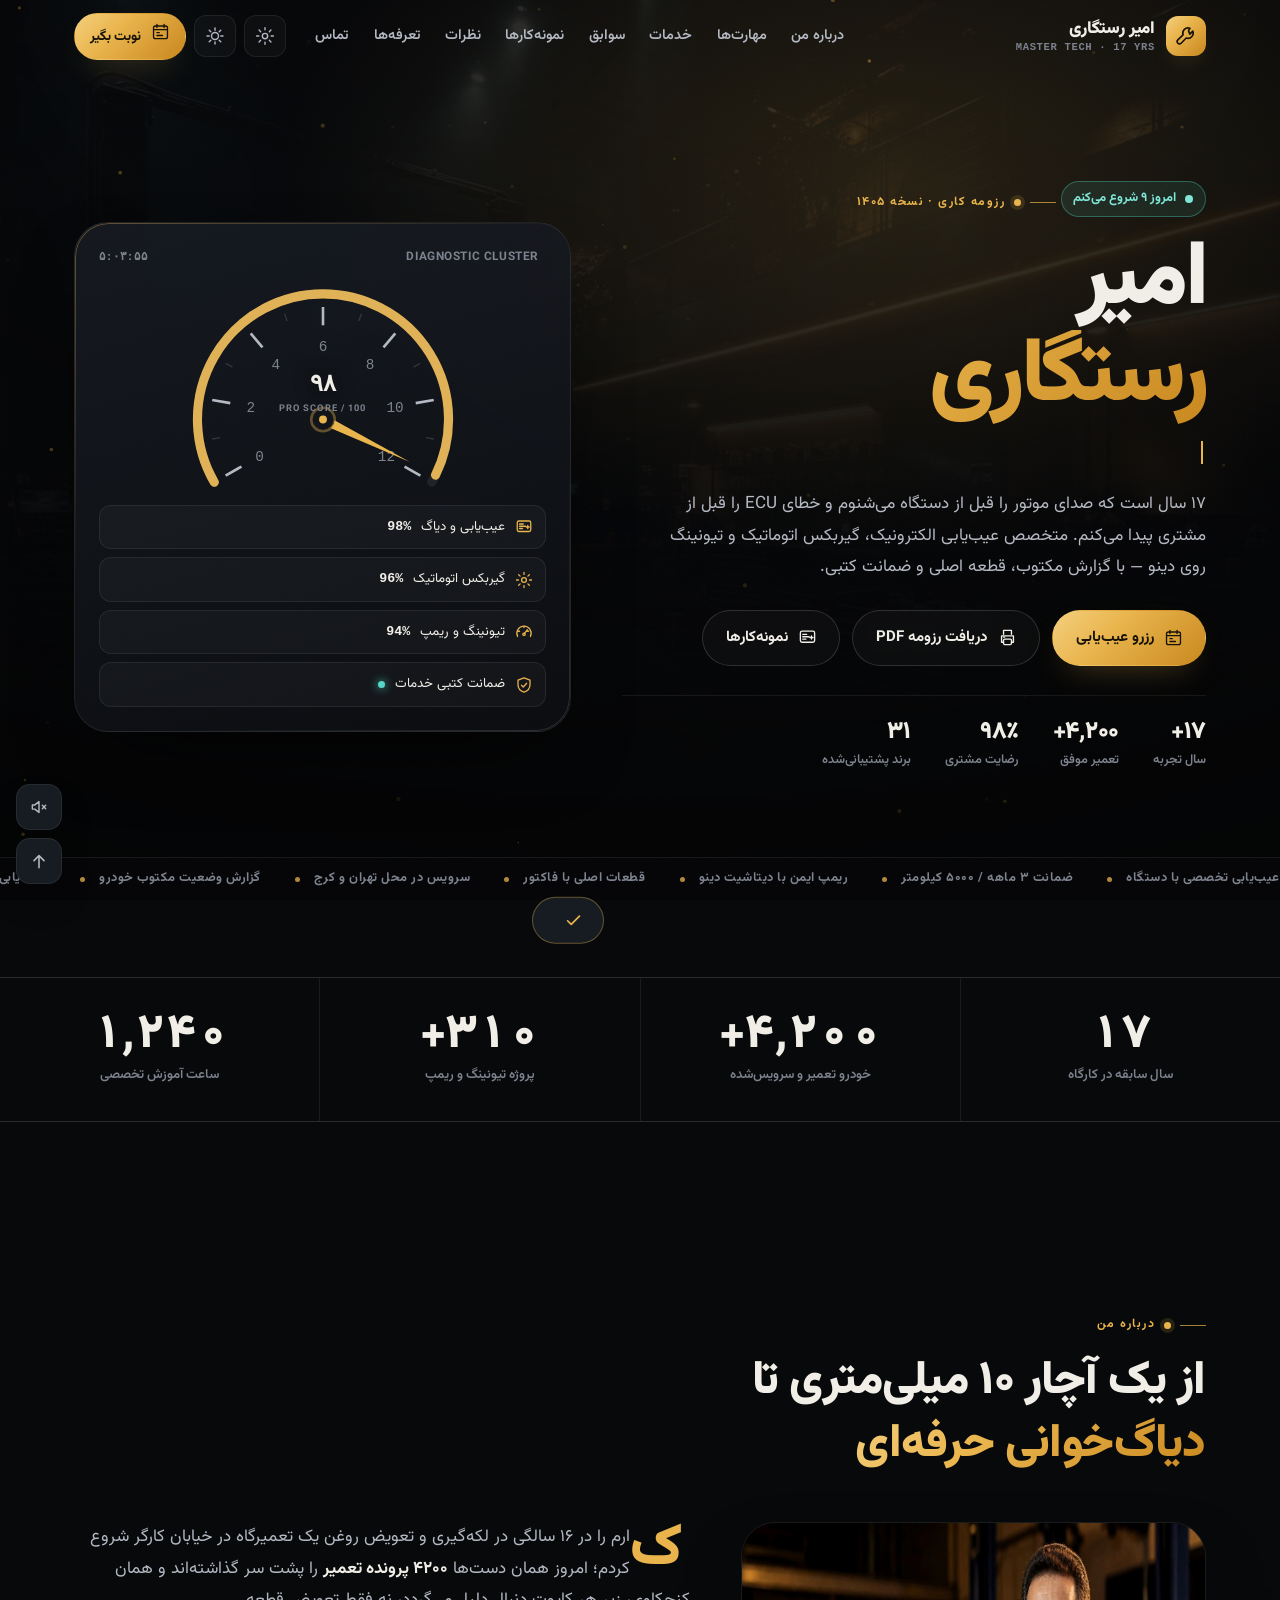
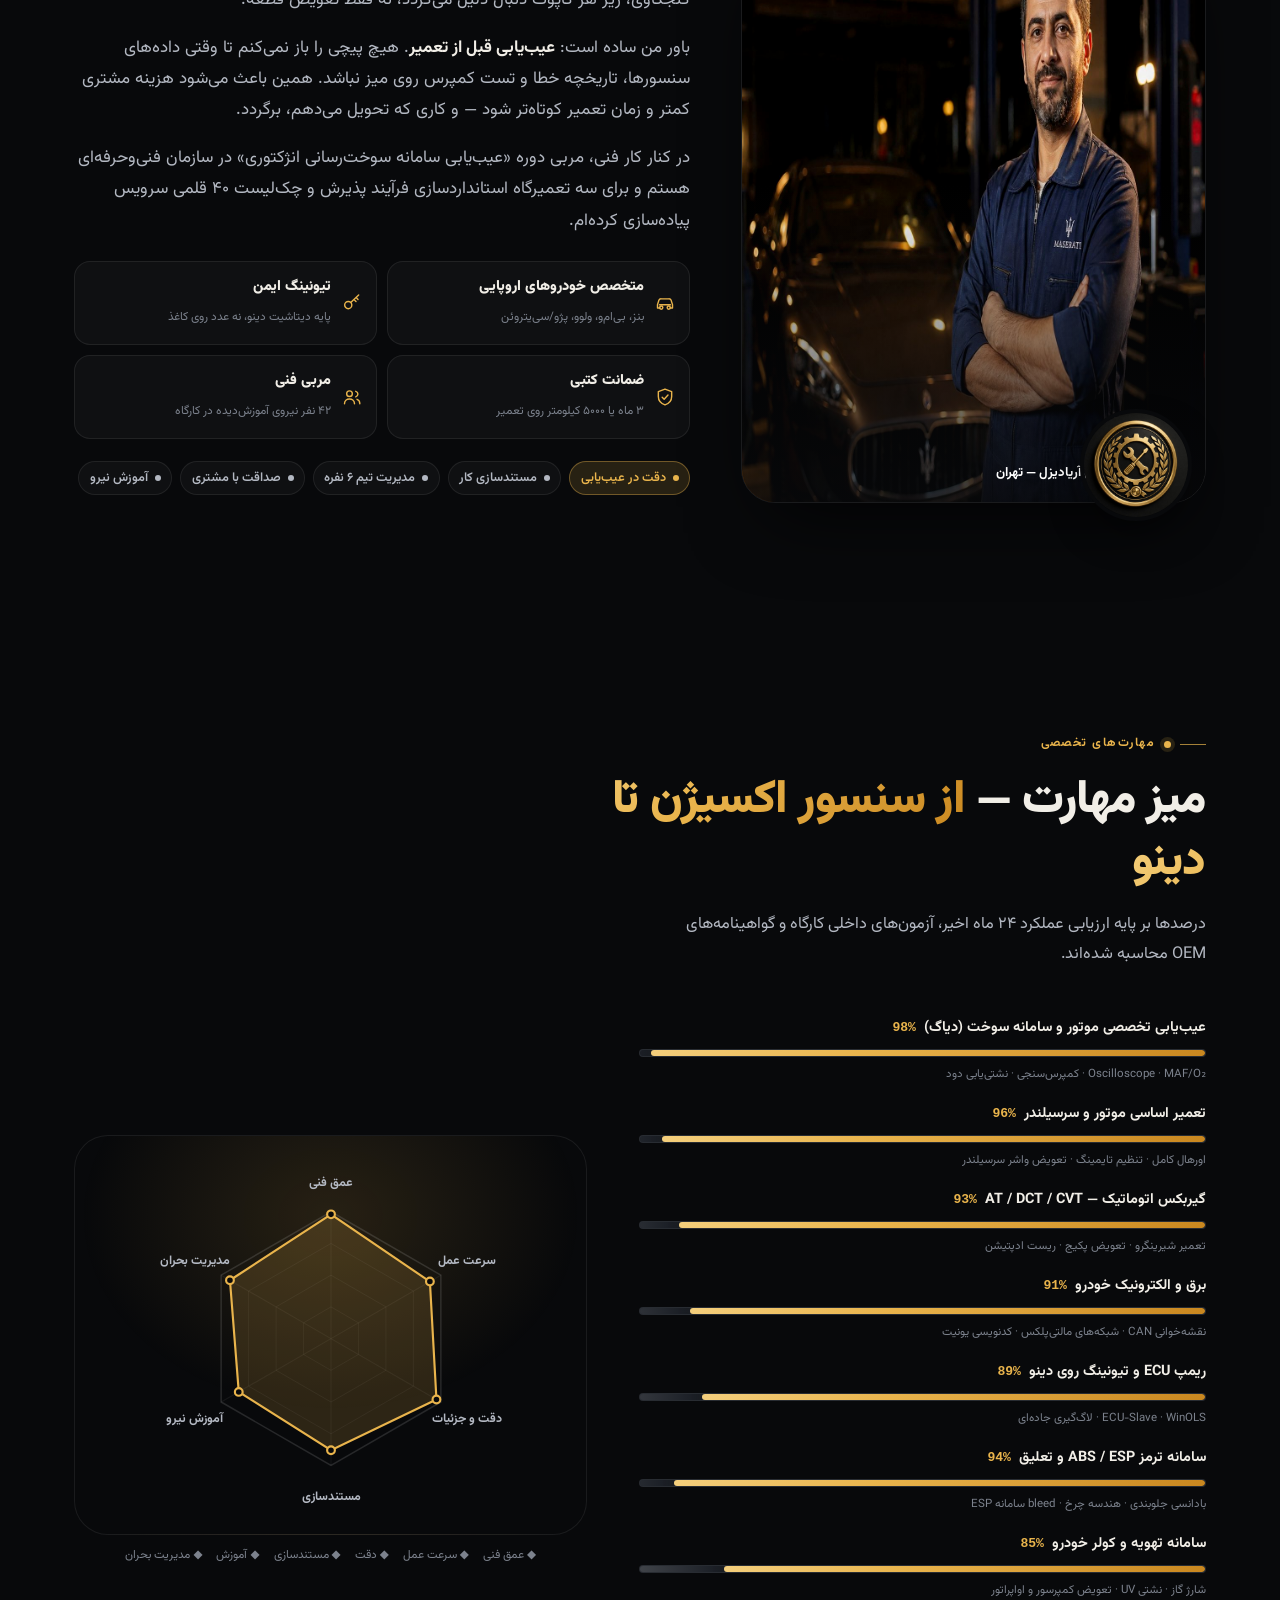
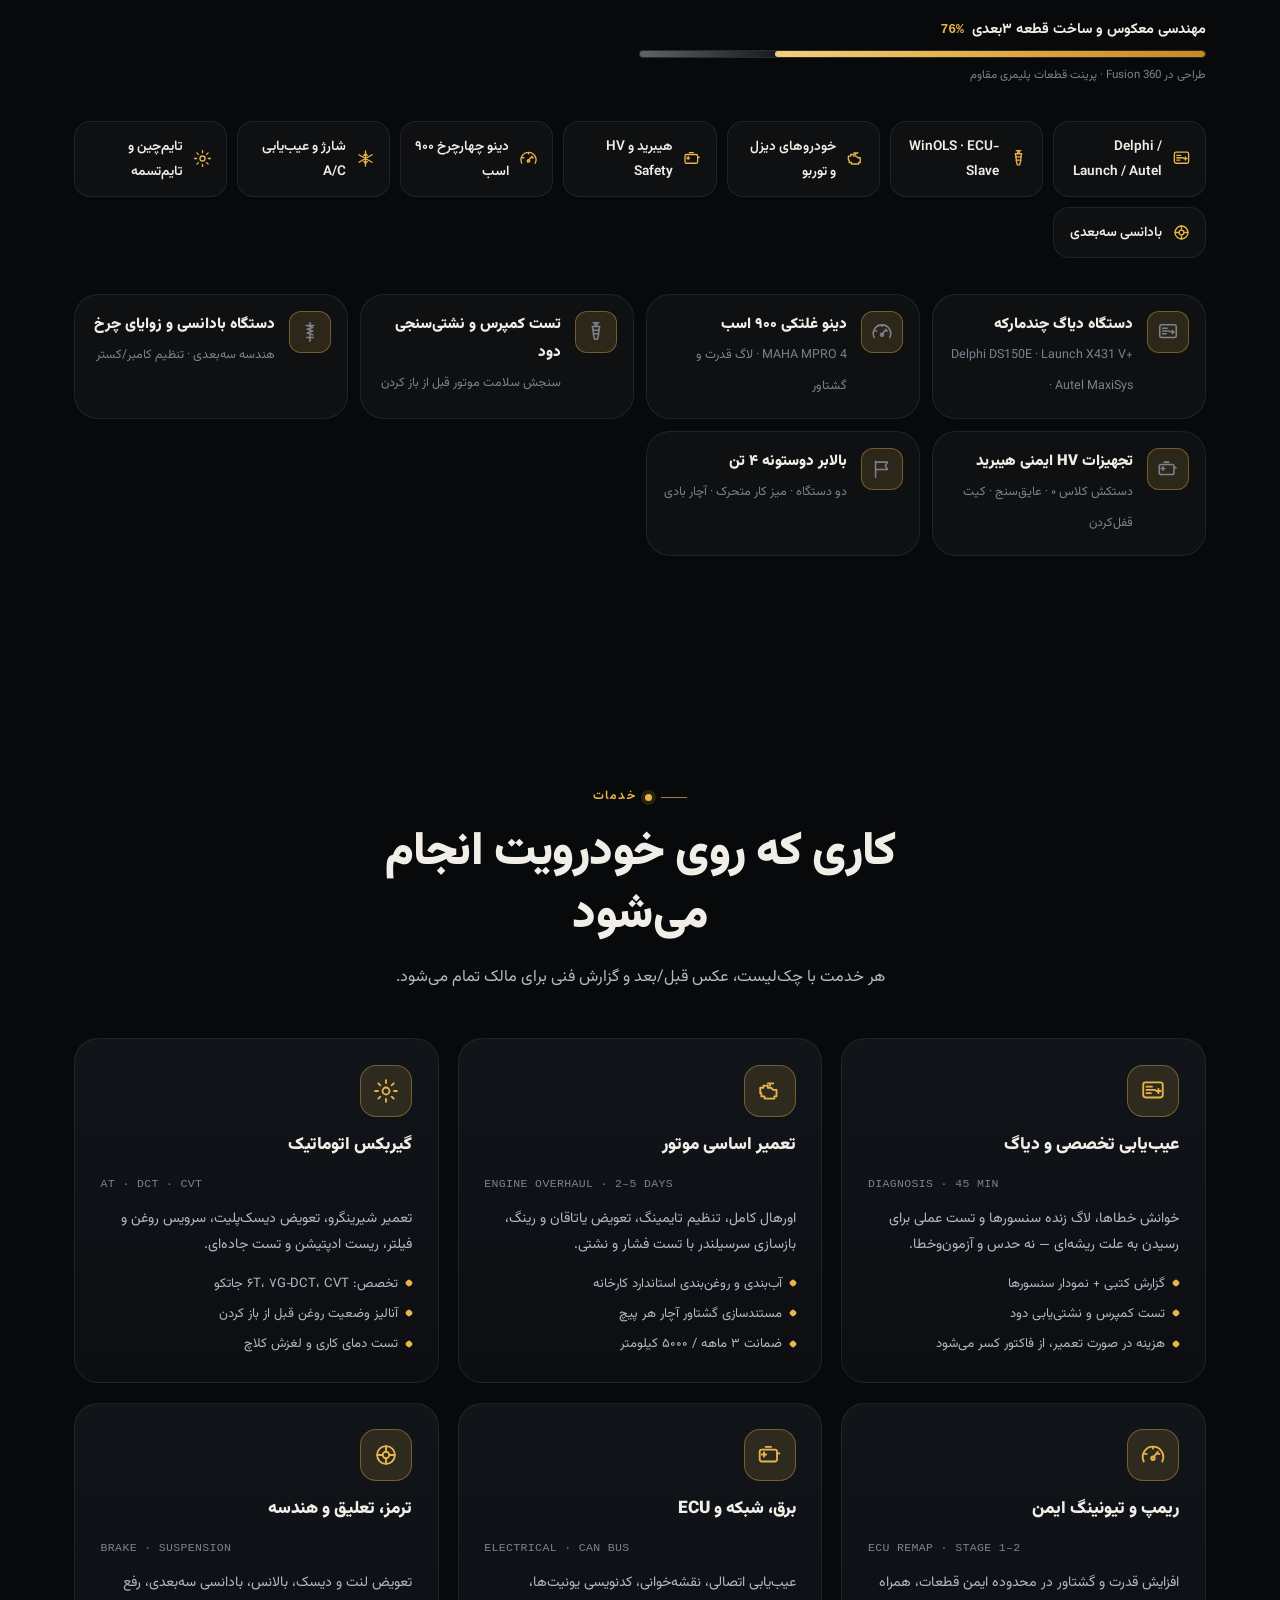
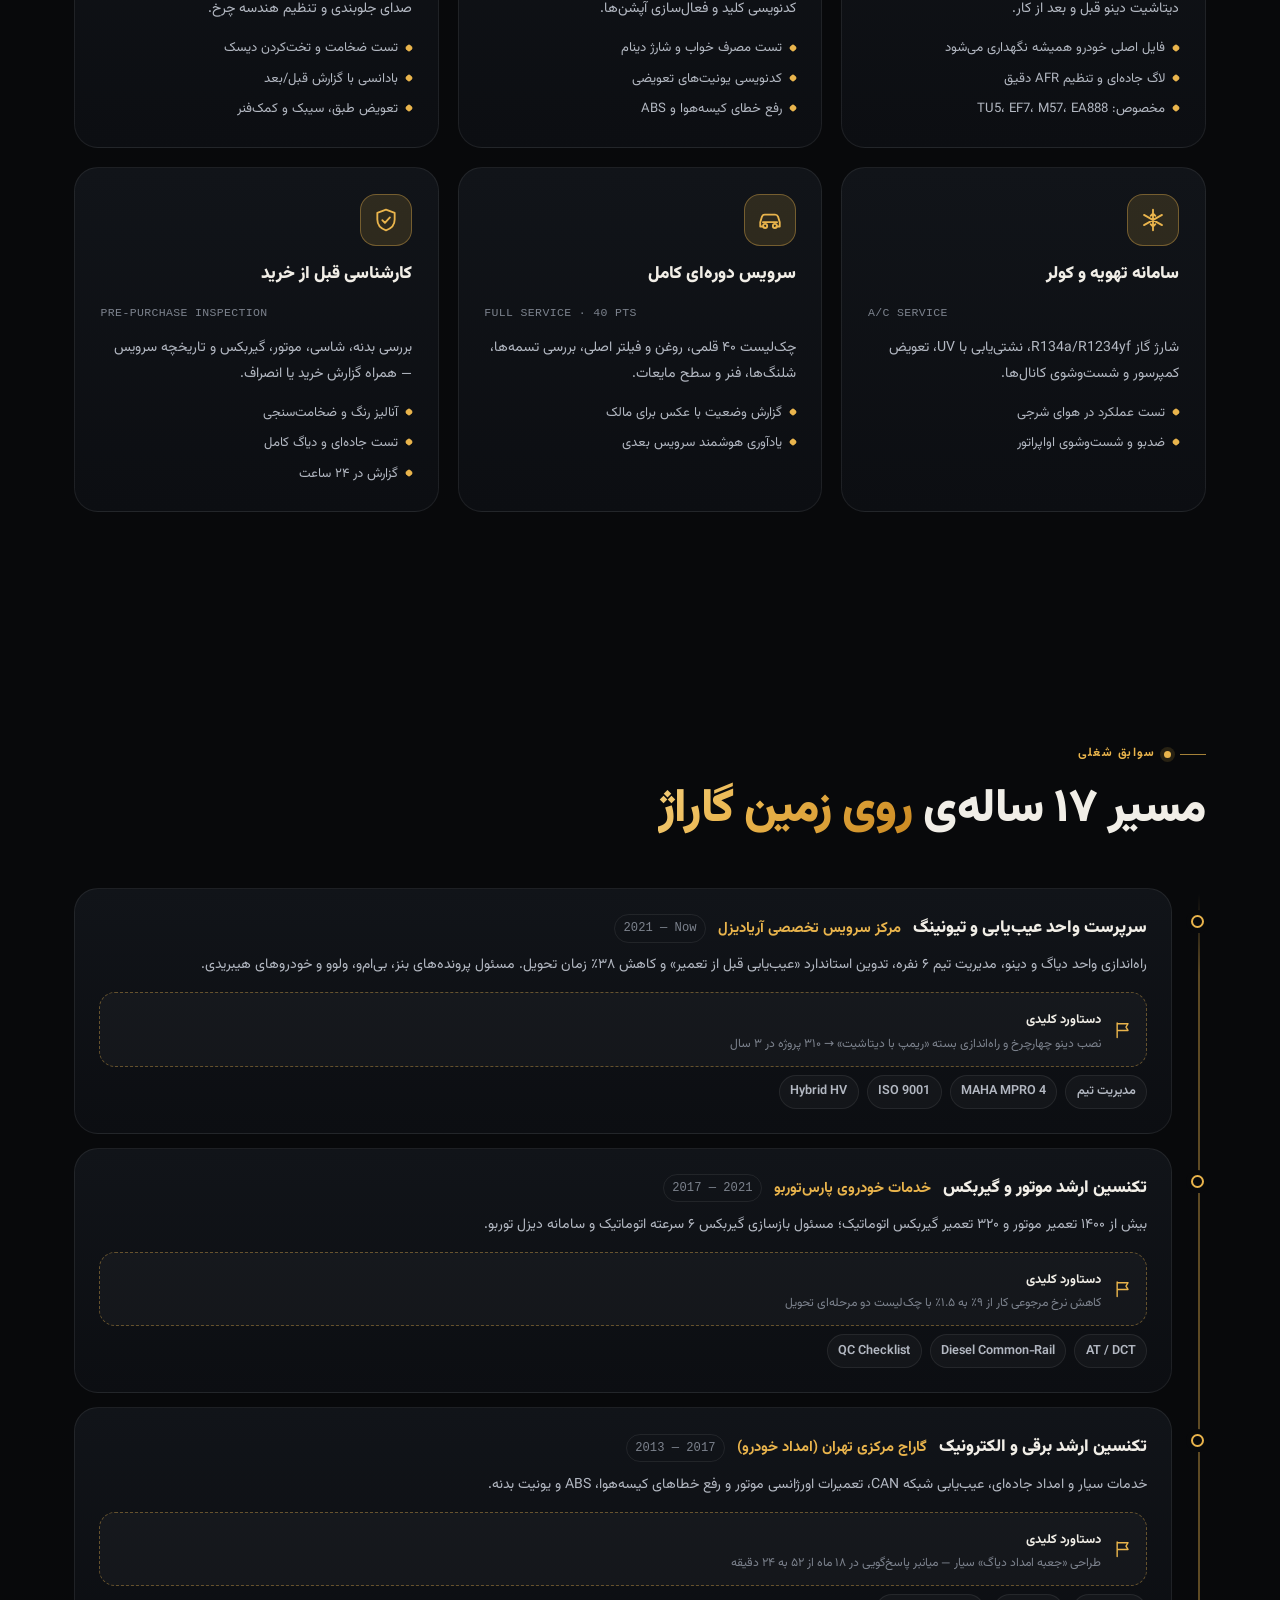
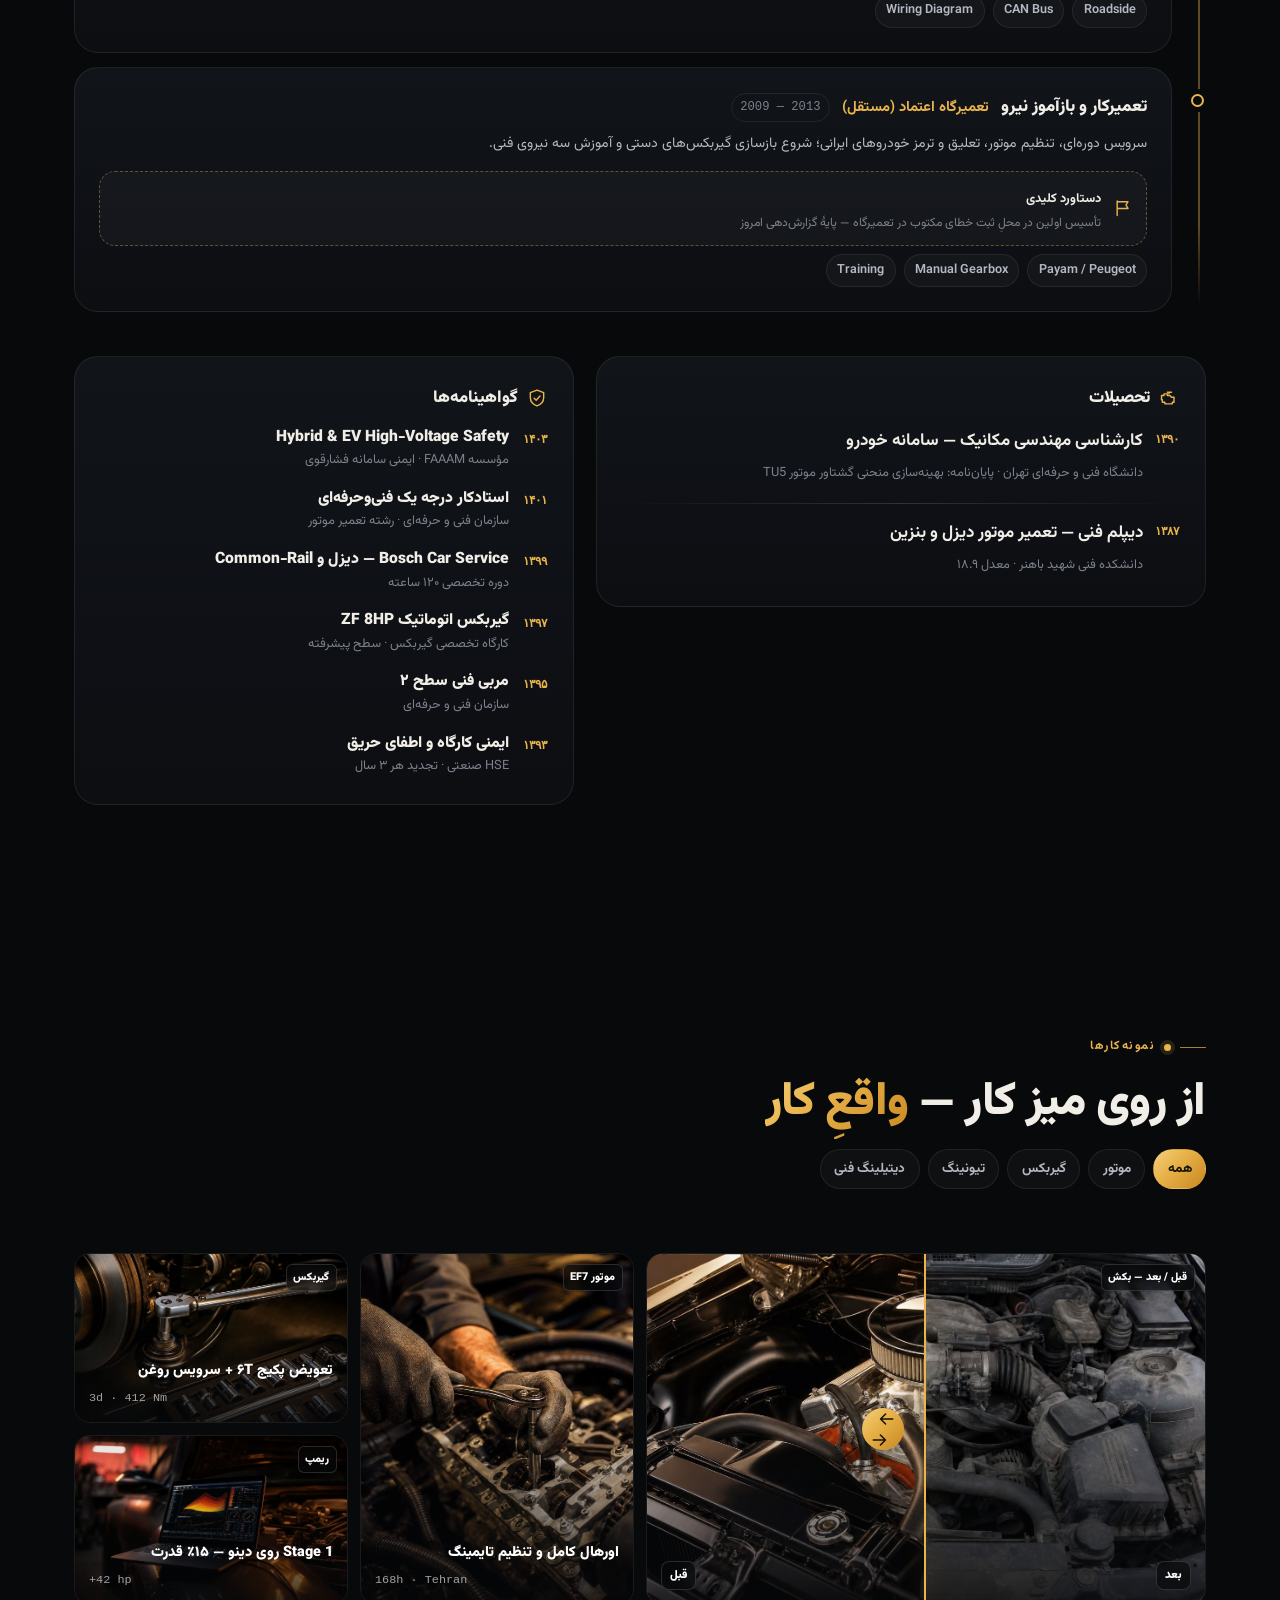
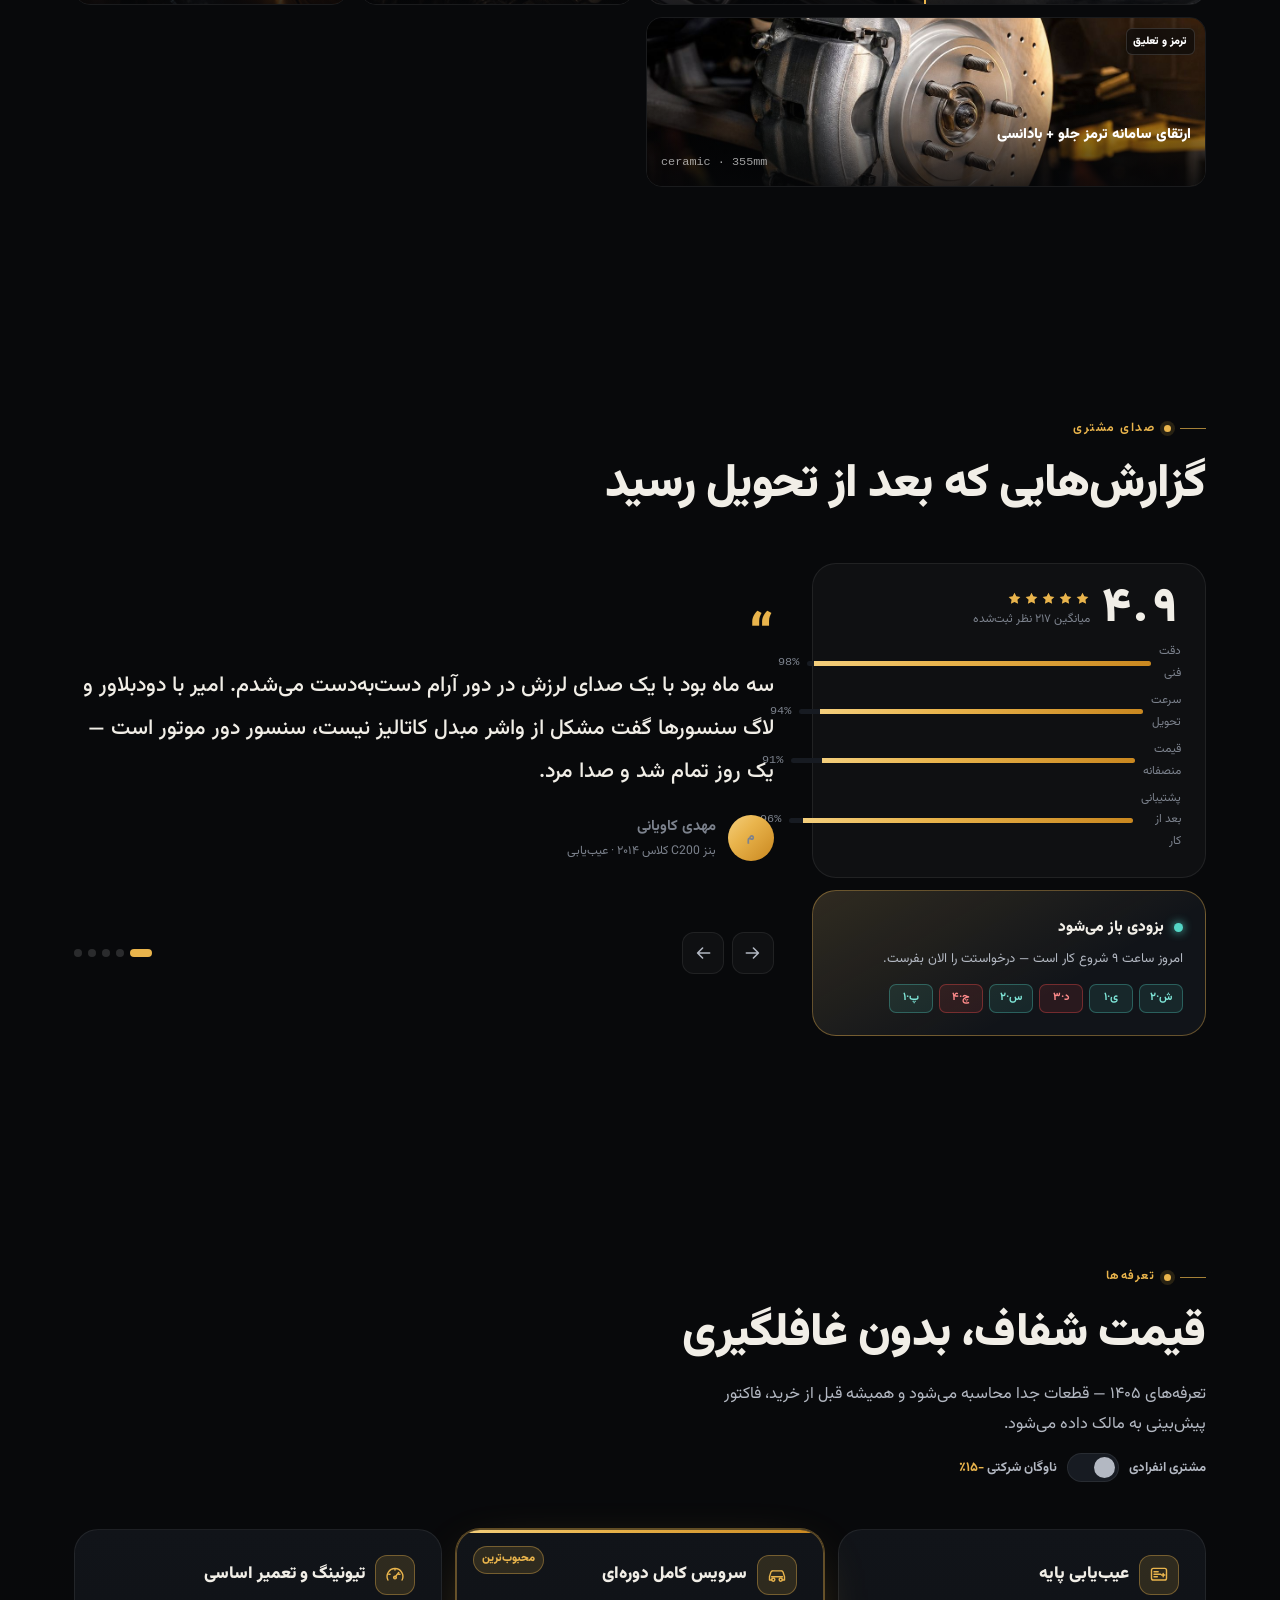
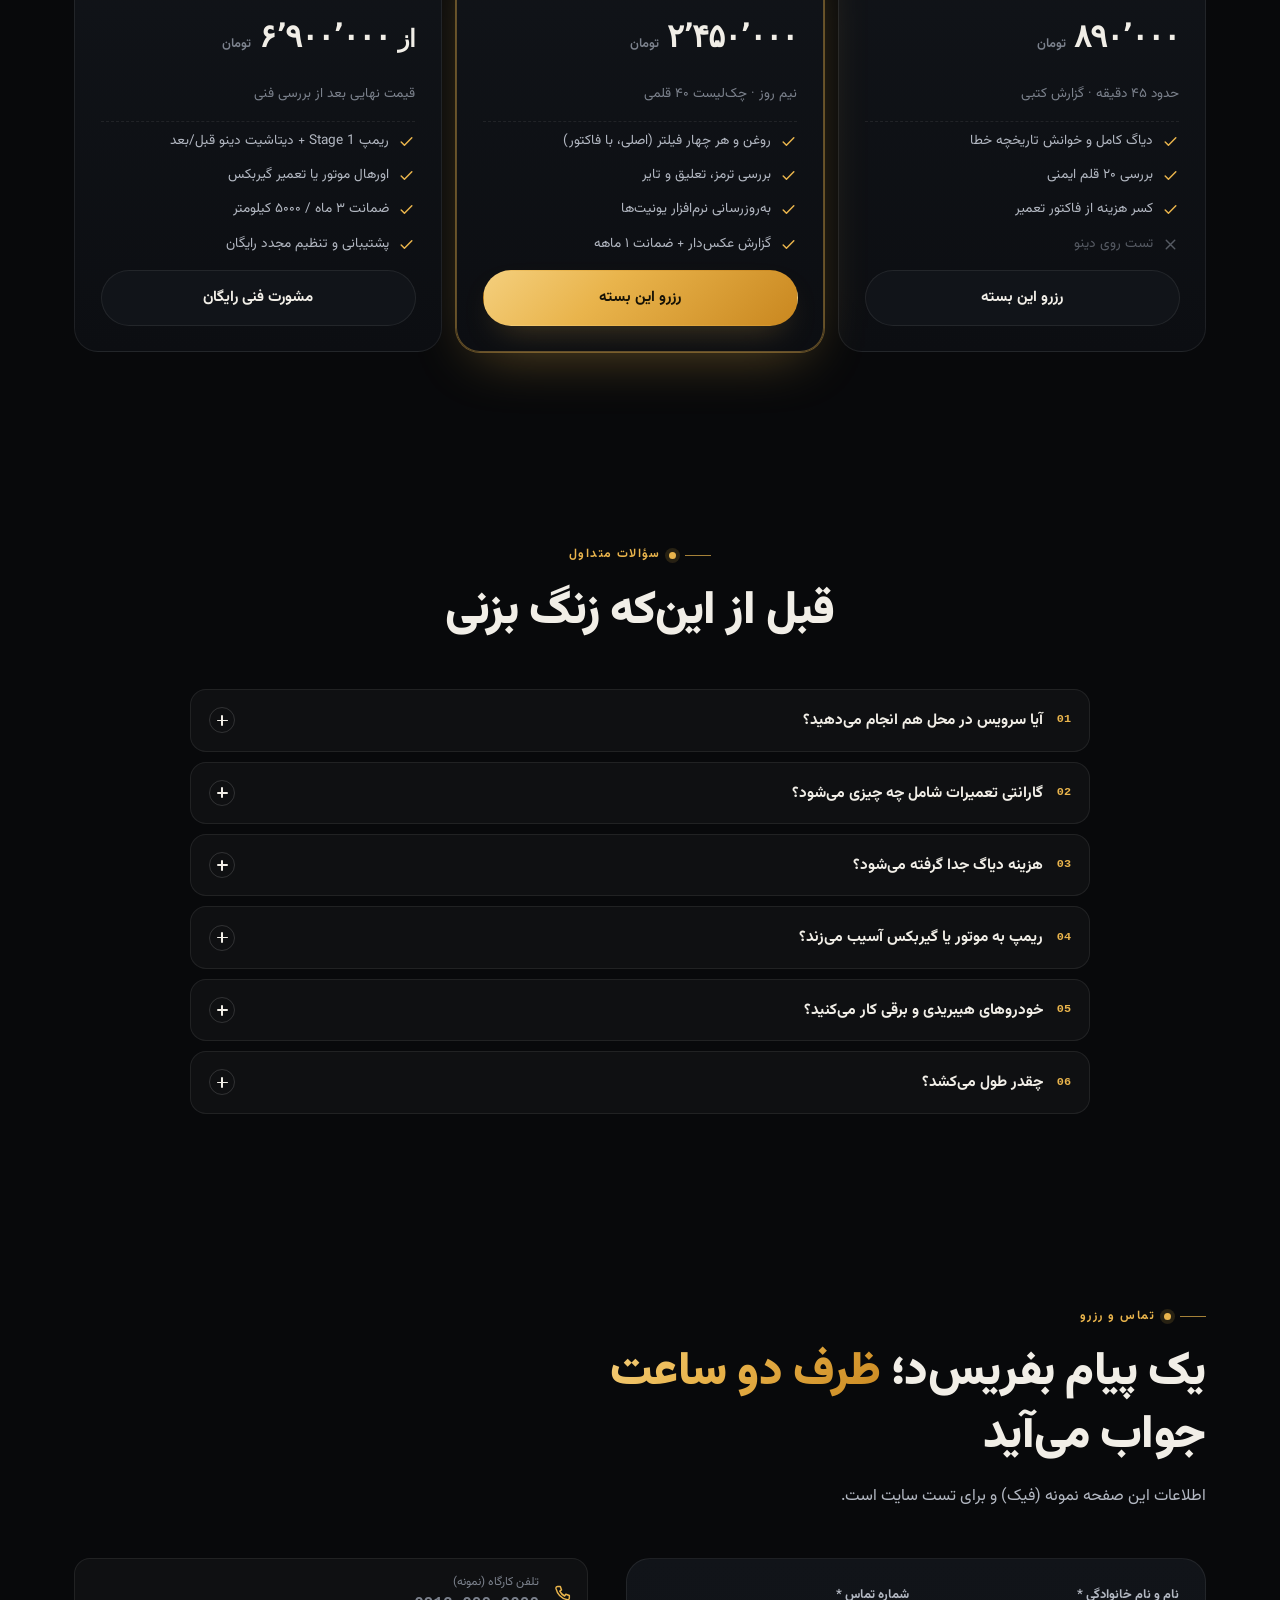
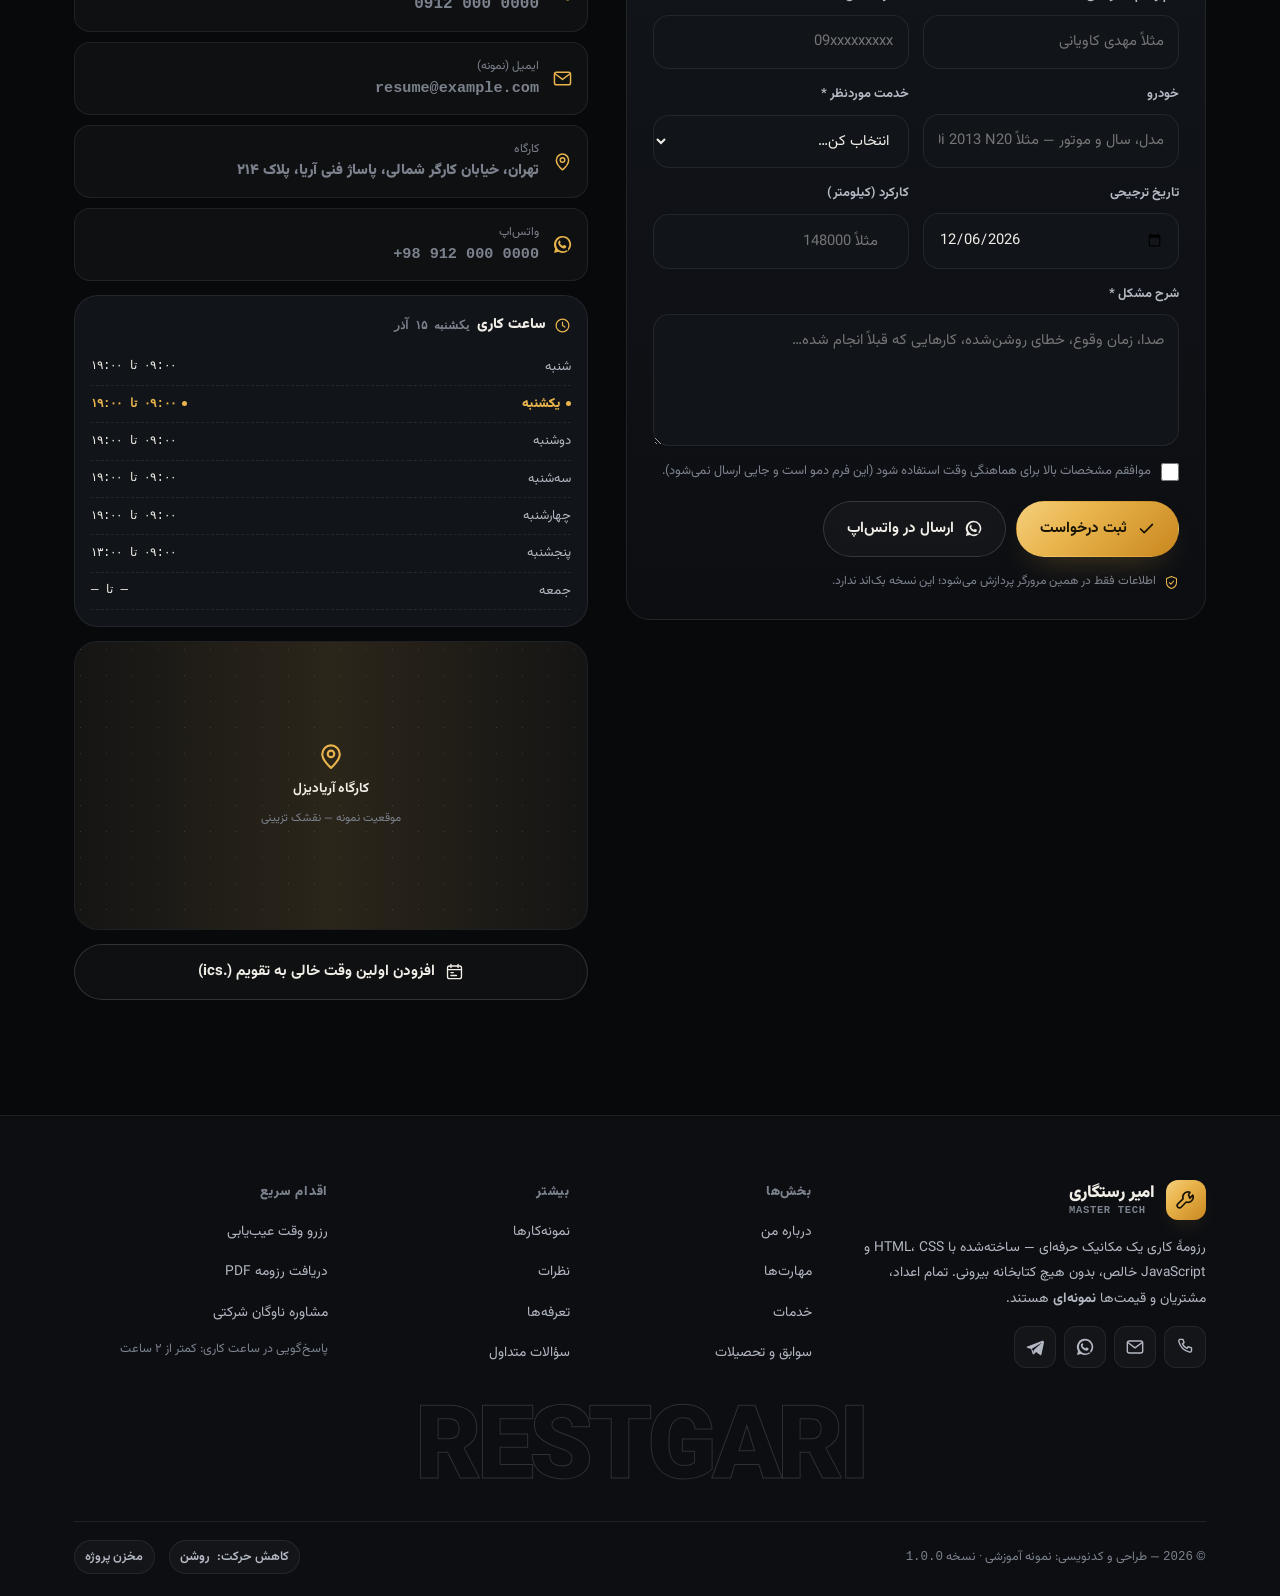
==== src/index.html @ 5585462f "feat: فارسی RTL mechanic resume site — dark-luxury design system, vanilla build - hero with live tac" ====
<!DOCTYPE html>
<html lang="fa" dir="rtl" data-theme="dark" data-accent="gold" data-magnet="on">
<head>
<meta charset="utf-8">
<meta name="viewport" content="width=device-width, initial-scale=1, viewport-fit=cover">
<title>امیر رستگاری | استادکار ارشد خودرو، متخصص عیب‌یابی و تیونینگ موتور</title>
<meta name="description" content="رزومه کاری امیر رستگاری — استادکار ارشد موتور و دیاگ با ۱۷ سال سابقه: عیب‌یابی الکترونیک، تعمیر گیربکس اتوماتیک، remap و تیونینگ، سرویس هیبرید. بیش از ۴۲۰۰ تعمیر موفق در تهران و کرج.">
<meta name="keywords" content="مکانیک خودرو, استادکار موتور, دیاگ, عیب یابی خودرو, تیونینگ, remap, تعمیر گیربکس اتوماتیک, رزومه مکانیک">
<meta name="author" content="امیر رستگاری">
<meta name="theme-color" content="#08090b">
<meta name="robots" content="index,follow,max-image-preview:large">
<link rel="canonical" href="https://pillow1243.github.io/CarShopping/">
<meta property="og:type" content="profile">
<meta property="og:title" content="امیر رستگاری | استادکار ارشد خودرو">
<meta property="og:description" content="۱۷ سال تجربه، ۴۲۰۰+ تعمیر موفق، تخصص در عیب‌یابی الکترونیک، گیربکس اتوماتیک و تیونینگ موتور.">
<meta property="og:image" content="./assets/img/hero-garage.jpg">
<meta property="og:locale" content="fa_IR">
<meta name="twitter:card" content="summary_large_image">
<meta name="format-detection" content="telephone=yes">
<link rel="icon" href="data:image/svg+xml,%3Csvg xmlns='http://www.w3.org/2000/svg' viewBox='0 0 64 64'%3E%3Crect width='64' height='64' rx='16' fill='%230c0e12'/%3E%3Cg fill='none' stroke='%23e9b44c' stroke-width='5' stroke-linecap='round'%3E%3Cpath d='M32 14a12 12 0 1 0 0 24 12 12 0 0 0 0-24z'/%3E%3Cpath d='M32 4v8M32 52v8M4 32h8M52 32h8'/%3E%3C/g%3E%3C/svg%3E">
<link rel="manifest" href="./site.webmanifest">
<link rel="icon" href="./favicon.svg" type="image/svg+xml">
<link rel="stylesheet" href="./css/styles.css">
<script type="application/ld+json">
{
  "@context":"https://schema.org",
  "@type":"Person",
  "name":"امیر رستگاری",
  "alternateName":"Amir Restagari",
  "jobTitle":"استادکار ارشد موتور و عیب‌یابی خودرو",
  "description":"مکانیک حرفه‌ای با ۱۷ سال سابقه در عیب‌یابی الکترونیک، تعمیر گیربکس اتوماتیک و تیونینگ موتور",
  "image":"./assets/img/portrait.jpg",
  "telephone":"+98-912-000-0000",
  "email":"resume@example.com",
  "knowsAbout":["عیب‌یابی موتور","تعمیر گیربکس اتوماتیک","Remap و تیونینگ ECU","سیستم ترمز ABS/ESP","خودروهای هیبریدی"],
  "address":{"@type":"PostalAddress","addressLocales":"tehran","addressCountry":"IR","addressRegion":"تهران","streetAddress":"خیابان کارگر شمالی، پاساژ فنی آریا، پلاک ۲۱۴"},
  "worksFor":{"@type":"AutoRepair","name":"مرکز سرویس تخصصی آریا‌دیزل"},
  "alumniOf":{"@type":"EducationalOrganization","name":"دانشگاه فنی و حرفه‌ای — مهندسی مکانیک خودرو"},
  "hasCredential":["Bosch Car Service — عیب‌یابی دیزل","Hybrid High-Voltage Safety (FAAAM)","ISO 9001 Lead Workshop Supervisor"],
  "sameAs":["https://github.com/Pillow1243/CarShopping"]
}
</script>
</head>
<body>
<a class="skip" href="#main">پرش به محتوای اصلی</a>
<div class="preload" id="preload" role="status" aria-live="polite" aria-label="در حال بارگذاری">
  <div class="preload__inner">
    <div class="preload__ring"></div>
    <div class="preload__brand">امیر رستگاری <span class="en">· RESTGARI</span></div>
    <div class="preload__pct"><b id="preloadPct">۰</b><span>٪ &nbsp;در حال استارت موتور…</span></div>
  </div>
</div>
<div class="progress no-print"><div class="progress__bar" id="progressBar"></div></div>
<div class="fx fx--vig" aria-hidden="true"></div>
<div class="fx fx--noise" aria-hidden="true"></div>
<div class="cur" id="cur" aria-hidden="true"></div>
<div class="cur-r" id="curR" aria-hidden="true"></div>

<!-- ============================ SVG SPRITE ============================ -->
<svg width="0" height="0" style="position:absolute" aria-hidden="true" focusable="false">
  <symbol id="i-wrench" viewBox="0 0 24 24" fill="none" stroke="currentColor" stroke-width="1.7" stroke-linecap="round" stroke-linejoin="round"><path d="M15.6 3.4a5.5 5.5 0 0 0-7.2 6.9L3 15.6a2.4 2.4 0 0 0 3.4 3.4l5.3-5.4a5.5 5.5 0 0 0 6.9-7.2l-3.1 3.1-1.4-3.3z"/></symbol>
  <symbol id="i-engine" viewBox="0 0 24 24" fill="none" stroke="currentColor" stroke-width="1.7" stroke-linecap="round" stroke-linejoin="round"><path d="M4 9h2V7h4v2h3l2 2h3v6h-2v2H7v-2H4v-3H3v-5h1z"/><path d="M10 5h5M12 5v2"/></symbol>
  <symbol id="i-gear" viewBox="0 0 24 24" fill="none" stroke="currentColor" stroke-width="1.7" stroke-linecap="round" stroke-linejoin="round"><circle cx="12" cy="12" r="3.2"/><path d="M12 2v2.6M12 19.4V22M2 12h2.6M19.4 12H22M4.9 4.9l1.9 1.9M17.2 17.2l1.9 1.9M19.1 4.9l-1.9 1.9M6.8 17.2l-1.9 1.9"/></symbol>
  <symbol id="i-scan" viewBox="0 0 24 24" fill="none" stroke="currentColor" stroke-width="1.7" stroke-linecap="round" stroke-linejoin="round"><rect x="3" y="4" width="18" height="14" rx="2.2"/><path d="M6 8h5M6 11h8M6 14h4M17 10v4M15 12h4"/></symbol>
  <symbol id="i-battery" viewBox="0 0 24 24" fill="none" stroke="currentColor" stroke-width="1.7" stroke-linecap="round" stroke-linejoin="round"><rect x="2.5" y="7" width="16" height="11" rx="2"/><path d="M18.5 10.5h2.2M8 4.5h5M4.5 11.5h4M6.5 9.5v4"/></symbol>
  <symbol id="i-brake" viewBox="0 0 24 24" fill="none" stroke="currentColor" stroke-width="1.7" stroke-linecap="round" stroke-linejoin="round"><circle cx="12" cy="12" r="8.2"/><circle cx="12" cy="12" r="3"/><path d="M12 3.8V8M12 16v4.2M3.8 12H8M16 12h4.2"/></symbol>
  <symbol id="i-snow" viewBox="0 0 24 24" fill="none" stroke="currentColor" stroke-width="1.7" stroke-linecap="round" stroke-linejoin="round"><path d="M12 2.5v19M3.7 7.3l16.6 9.4M20.3 7.3L3.7 16.7M12 6l-2.2 2.2M12 6l2.2 2.2M12 18l-2.2-2.2M12 18l2.2-2.2"/></symbol>
  <symbol id="i-coil" viewBox="0 0 24 24" fill="none" stroke="currentColor" stroke-width="1.7" stroke-linecap="round" stroke-linejoin="round"><path d="M9 2h6M11 2v4M13 2v4M8 6h8l-1 4H9zM8.5 10h7l-1 4H9.5zM9 14h6l-1.5 6h-3z"/></symbol>
  <symbol id="i-susp" viewBox="0 0 24 24" fill="none" stroke="currentColor" stroke-width="1.7" stroke-linecap="round" stroke-linejoin="round"><path d="M12 2v3M8 5h8M9 5l6 2-6 2 6 2-6 2 6 2M12 15v3M8.5 18h7M12 18v4"/></symbol>
  <symbol id="i-dyno" viewBox="0 0 24 24" fill="none" stroke="currentColor" stroke-width="1.7" stroke-linecap="round" stroke-linejoin="round"><path d="M3.5 18a9.5 9.5 0 1 1 17 0"/><path d="M12 14.5l4.5-5.5"/><circle cx="12" cy="15" r="1.6"/><path d="M4.5 11h1.6M18 11h-1.6M12 4.5v1.6"/></symbol>
  <symbol id="i-car" viewBox="0 0 24 24" fill="none" stroke="currentColor" stroke-width="1.7" stroke-linecap="round" stroke-linejoin="round"><path d="M3 14l1.6-5.2A3 3 0 0 1 7.5 7h9a3 3 0 0 1 2.9 1.8L21 14v4h-3M6 18H3v-4"/><circle cx="7.5" cy="17.5" r="1.9"/><circle cx="16.5" cy="17.5" r="1.9"/><path d="M5.5 14h13"/></symbol>
  <symbol id="i-shield" viewBox="0 0 24 24" fill="none" stroke="currentColor" stroke-width="1.7" stroke-linecap="round" stroke-linejoin="round"><path d="M12 2.5l8 3v6c0 5-3.6 8.5-8 10-4.4-1.5-8-5-8-10v-6z"/><path d="M8.6 12.2l2.4 2.4 4.6-5"/></symbol>
  <symbol id="i-clock" viewBox="0 0 24 24" fill="none" stroke="currentColor" stroke-width="1.7" stroke-linecap="round" stroke-linejoin="round"><circle cx="12" cy="12" r="9"/><path d="M12 7.2V12l3.4 2.2"/></symbol>
  <symbol id="i-phone" viewBox="0 0 24 24" fill="none" stroke="currentColor" stroke-width="1.7" stroke-linecap="round" stroke-linejoin="round"><path d="M6.5 2.8h3l1.4 4-2 1.4a11.5 11.5 0 0 0 5.5 5.5l1.4-2 4 1.4v3a2 2 0 0 1-2.2 2A17.5 17.5 0 0 1 4.5 5a2 2 0 0 1 2-2.2z"/></symbol>
  <symbol id="i-whats" viewBox="0 0 24 24" fill="currentColor"><path d="M12 2.2A9.7 9.7 0 0 0 3.6 16.8L2.4 21.6l4.9-1.3A9.7 9.7 0 1 0 12 2.2zm0 1.9a7.8 7.8 0 0 1 6.5 12.1l-.4.6.7 2.5-2.6-.6-.7.4A7.8 7.8 0 1 1 12 4.1zm-3.4 3.7c-.3 0-.6.1-.8.4-.3.3-.8.9-.8 1.9s.7 2.1.9 2.4c.1.2 1.5 2.5 3.8 3.4 1.9.8 2.3.6 2.7.6.5-.1 1.5-.7 1.7-1.4.2-.7.2-1.2.1-1.4 0-.1-.2-.2-.5-.4l-1.6-.8c-.2-.1-.4-.1-.6.1l-.7.9c-.1.2-.3.2-.5.1a6.4 6.4 0 0 1-1.9-1.2 7 7 0 0 1-1.3-1.7c-.1-.2 0-.3.1-.5l.5-.6c.1-.2.2-.3.1-.5l-.7-1.7c-.2-.4-.4-.4-.6-.4z"/></symbol>
  <symbol id="i-mail" viewBox="0 0 24 24" fill="none" stroke="currentColor" stroke-width="1.7" stroke-linecap="round" stroke-linejoin="round"><rect x="2.8" y="4.8" width="18.4" height="14.4" rx="2.4"/><path d="M3.4 6.6L12 13l8.6-6.4"/></symbol>
  <symbol id="i-pin" viewBox="0 0 24 24" fill="none" stroke="currentColor" stroke-width="1.7" stroke-linecap="round" stroke-linejoin="round"><path d="M12 21.5s7-6 7-11a7 7 0 1 0-14 0c0 5 7 11 7 11z"/><circle cx="12" cy="10.3" r="2.6"/></symbol>
  <symbol id="i-telegram" viewBox="0 0 24 24" fill="currentColor"><path d="M21.7 4.1L2.9 11.4c-1.2.5-1.2 1.3-.2 1.6l4.6 1.5 1.8 5.5c.2.6.4.8 1 .8.5 0 .7-.2 1-.5l2.3-2.2 4.7 3.5c.9.5 1.5.2 1.7-.8l3-14.1c.3-1.2-.5-1.8-1.1-1.6zM7.9 14.3l11-6.9c.5-.3 1-.1.6.2l-8.9 8.1-.4 3.8-.4-2.9z"/></symbol>
  <symbol id="i-star" viewBox="0 0 24 24" fill="currentColor"><path d="M12 2.6l2.9 5.9 6.5.9-4.7 4.6 1.1 6.5L12 17.4l-5.8 3.1 1.1-6.5L2.6 9.4l6.5-.9z"/></symbol>
  <symbol id="i-check" viewBox="0 0 24 24" fill="none" stroke="currentColor" stroke-width="2.1" stroke-linecap="round" stroke-linejoin="round"><path d="M4.5 12.6l4.6 4.6L19.5 6.8"/></symbol>
  <symbol id="i-x" viewBox="0 0 24 24" fill="none" stroke="currentColor" stroke-width="2" stroke-linecap="round"><path d="M6 6l12 12M18 6L6 18"/></symbol>
  <symbol id="i-arrow" viewBox="0 0 24 24" fill="none" stroke="currentColor" stroke-width="1.9" stroke-linecap="round" stroke-linejoin="round"><path d="M12 4v14M6 12.5l6 6 6-6"/></symbol>
  <symbol id="i-up" viewBox="0 0 24 24" fill="none" stroke="currentColor" stroke-width="1.9" stroke-linecap="round" stroke-linejoin="round"><path d="M12 20V6M6 11.5l6-6 6 6"/></symbol>
  <symbol id="i-left" viewBox="0 0 24 24" fill="none" stroke="currentColor" stroke-width="1.9" stroke-linecap="round" stroke-linejoin="round"><path d="M20 12H6M11.5 6l-6 6 6 6"/></symbol>
  <symbol id="i-right" viewBox="0 0 24 24" fill="none" stroke="currentColor" stroke-width="1.9" stroke-linecap="round" stroke-linejoin="round"><path d="M4 12h14M12.5 6l6 6-6 6"/></symbol>
  <symbol id="i-print" viewBox="0 0 24 24" fill="none" stroke="currentColor" stroke-width="1.7" stroke-linecap="round" stroke-linejoin="round"><path d="M7 8V3h10v5M7 18H4.5v-8h15v8H17"/><rect x="7" y="14" width="10" height="7" rx="1.6"/><path d="M7 11.5h1.5"/></symbol>
  <symbol id="i-dl" viewBox="0 0 24 24" fill="none" stroke="currentColor" stroke-width="1.7" stroke-linecap="round" stroke-linejoin="round"><path d="M12 3v11M7.5 10.5L12 15l4.5-4.5M4 17.5V20a1 1 0 0 0 1 1h14a1 1 0 0 0 1-1v-2.5"/></symbol>
  <symbol id="i-sun" viewBox="0 0 24 24" fill="none" stroke="currentColor" stroke-width="1.7" stroke-linecap="round"><circle cx="12" cy="12" r="4.2"/><path d="M12 2.4V5M12 19v2.6M2.4 12H5M19 12h2.6M5.1 5.1L7 7M17 17l1.9 1.9M18.9 5.1L17 7M7 17l-1.9 1.9"/></symbol>
  <symbol id="i-moon" viewBox="0 0 24 24" fill="none" stroke="currentColor" stroke-width="1.7" stroke-linecap="round" stroke-linejoin="round"><path d="M20 14.5A8.5 8.5 0 0 1 9.5 4 8.6 8.6 0 1 0 20 14.5z"/></symbol>
  <symbol id="i-sound" viewBox="0 0 24 24" fill="none" stroke="currentColor" stroke-width="1.7" stroke-linecap="round" stroke-linejoin="round"><path d="M4 9.5h3L12 5.5v13L7 14.5H4z"/><path d="M15.5 9.2a4.4 4.4 0 0 1 0 5.6M18 7a7.6 7.6 0 0 1 0 10"/></symbol>
  <symbol id="i-mute" viewBox="0 0 24 24" fill="none" stroke="currentColor" stroke-width="1.7" stroke-linecap="round" stroke-linejoin="round"><path d="M4 9.5h3L12 5.5v13L7 14.5H4z"/><path d="M16 10l4 4M20 10l-4 4"/></symbol>
  <symbol id="i-menu" viewBox="0 0 24 24" fill="none" stroke="currentColor" stroke-width="1.9" stroke-linecap="round"><path d="M4 7h16M4 12h16M4 17h10"/></symbol>
  <symbol id="i-quote" viewBox="0 0 24 24" fill="currentColor"><path d="M9.4 5.2C6.2 6.6 4.3 9.2 4.3 12.5c0 3.4 2 5.6 4.6 5.6 2.2 0 3.8-1.6 3.8-3.6 0-2-1.4-3.5-3.3-3.5-.4 0-.8 0-1 .2.2-1.9 1.8-3.4 3.9-4.3zm9.4 0c-3.2 1.4-5.1 4-5.1 7.3 0 3.4 2 5.6 4.6 5.6 2.2 0 3.8-1.6 3.8-3.6 0-2-1.4-3.5-3.3-3.5-.4 0-.8 0-1 .2.2-1.9 1.8-3.4 3.9-4.3z"/></symbol>
  <symbol id="i-cal" viewBox="0 0 24 24" fill="none" stroke="currentColor" stroke-width="1.7" stroke-linecap="round" stroke-linejoin="round"><rect x="3.2" y="5" width="17.6" height="16" rx="2.4"/><path d="M3.2 9.6h17.6M7.5 3v4M16.5 3v4M7.5 13.4h3M7.5 17h7"/></symbol>
  <symbol id="i-flag" viewBox="0 0 24 24" fill="none" stroke="currentColor" stroke-width="1.7" stroke-linecap="round" stroke-linejoin="round"><path d="M5 21V3.5M5 4.5h13l-2.4 4 2.4 4H5"/></symbol>
  <symbol id="i-users" viewBox="0 0 24 24" fill="none" stroke="currentColor" stroke-width="1.7" stroke-linecap="round" stroke-linejoin="round"><circle cx="9" cy="8" r="3.4"/><path d="M3 20c0-3.4 2.7-5.6 6-5.6s6 2.2 6 5.6M16.5 5.2a3.4 3.4 0 0 1 0 6.6M18 14.8c2 .7 3.4 2.5 3.4 5.2"/></symbol>
  <symbol id="i-key" viewBox="0 0 24 24" fill="none" stroke="currentColor" stroke-width="1.7" stroke-linecap="round" stroke-linejoin="round"><circle cx="7.5" cy="14.5" r="4.3"/><path d="M10.5 11.5L20 2.5M17 5.5l2.2 2.2M14.6 8l2.2 2.2"/></symbol>
</svg>

<!-- ============================ HEADER ============================ -->
<header class="hdr" id="hdr">
  <div class="wrap hdr__in">
    <a class="brand" href="#home" aria-label="بازگشت به ابتدا">
      <span class="brand__mark"><svg><use href="#i-wrench"/></svg></span>
      <span class="brand__txt">امیر رستگاری<small class="en">MASTER TECH · 17 YRS</small></span>
    </a>
    <nav class="nav" id="nav" aria-label="فهرست بخش‌ها">
      <a href="#about">درباره من</a>
      <a href="#skills">مهارت‌ها</a>
      <a href="#services">خدمات</a>
      <a href="#exp">سوابق</a>
      <a href="#work">نمونه‌کارها</a>
      <a href="#voices">نظرات</a>
      <a href="#plans">تعرفه‌ها</a>
      <a href="#contact">تماس</a>
    </nav>
    <div class="hdr__tools">
      <button class="iconbtn" id="accentBtn" title="تغییر رنگ تأکید" aria-label="تغییر رنگ تأکید">
        <svg><use href="#i-gear"/></svg>
      </button>
      <button class="iconbtn" id="themeBtn" title="حالت روشن/تاریک" aria-label="تغییر حالت روشن یا تاریک">
        <svg class="t-dark"><use href="#i-sun"/></svg><svg class="t-light" style="display:none"><use href="#i-moon"/></svg>
      </button>
      <a class="btn btn--solid btn--sm" href="#contact"><span class="btn__ic"><svg><use href="#i-cal"/></svg></span><span>نوبت بگیر</span></a>
      <button class="iconbtn burger no-print" id="burger" aria-expanded="false" aria-controls="nav" aria-label="باز کردن منو"><svg><use href="#i-menu"/></svg></button>
    </div>
  </div>
</header>

<nav class="rail" id="rail" aria-label="پیمایش سریع بخش‌ها">
  <a href="#home"><span>خانه</span></a>
  <a href="#about"><span>درباره</span></a>
  <a href="#skills"><span>مهارت‌ها</span></a>
  <a href="#services"><span>خدمات</span></a>
  <a href="#exp"><span>سوابق</span></a>
  <a href="#work"><span>نمونه‌کار</span></a>
  <a href="#voices"><span>نظرات</span></a>
  <a href="#plans"><span>تعرفه</span></a>
  <a href="#contact"><span>تماس</span></a>
</nav>

<main id="main">

<!-- ============================ HERO ============================ -->
<section class="hero" id="home">
  <div class="hero__bg"><img src="./assets/img/hero-garage.jpg" alt="گاراژ تخصصی تاریک با دستگاه بالابر و نور طلایی" loading="eager" fetchpriority="high" decoding="async"></div>
  <canvas id="sparks" aria-hidden="true"></canvas>
  <div class="wrap">
    <div class="hero__grid">
      <div>
        <span class="hero__status" id="heroStatus"><i class="blip"></i><span class="hero__status-txt">در حال بارگذاری وضعیت…</span></span>
        <p class="kicker" data-reveal="fade"><i></i>رزومه کاری · نسخه ۱۴۰۵</p>
        <h1 class="hero__name">امیر <span class="l2">رستگاری</span></h1>
        <p class="hero__role" aria-live="polite"><span id="typed"></span><span class="caret"></span></p>
        <p class="hero__lead">
            ۱۷ سال است که صدای موتور را قبل از دستگاه می‌شنوم و خطای ECU را قبل از مشتری پیدا می‌کنم.
            متخصص عیب‌یابی الکترونیک، گیربکس اتوماتیک و تیونینگ روی دینو — با گزارش مکتوب، قطعه اصلی و ضمانت کتبی.
        </p>
        <div class="hero__cta">
          <a class="btn btn--solid" href="#contact" data-magnet data-sfx><svg><use href="#i-cal"/></svg>رزرو عیب‌یابی</a>
          <button class="btn btn--ghost" id="printBtn" data-magnet data-sfx><svg><use href="#i-print"/></svg>دریافت رزومه PDF</button>
          <a class="btn btn--ghost" href="#work" data-magnet data-sfx><svg><use href="#i-scan"/></svg>نمونه‌کارها</a>
        </div>
        <div class="hero__meta">
          <div><b class="num" data-count="17" data-suffix="+"></b><span>سال تجربه</span></div>
          <div><b class="num" data-count="4200" data-suffix="+"></b><span>تعمیر موفق</span></div>
          <div><b class="num" data-count="98" data-suffix="٪"></b><span>رضایت مشتری</span></div>
          <div><b class="num" data-count="31" data-suffix=""></b><span>برند پشتیبانی‌شده</span></div>
        </div>
      </div>

      <!-- --- Cluster card --- -->
      <aside class="cluster" data-reveal="scale" aria-label="داشبورد مهارت‌ها">
        <div class="cluster__head">
          <span><i class="dot"></i>&nbsp; DIAGNOSTIC CLUSTER</span>
          <span class="en" id="clusterClock">--:--:--</span>
        </div>
        <div class="cluster__gauge">
          <svg id="tach" viewBox="-130 -112 260 168" role="img" aria-label="سنجش توان تخصص: ۹۸ از ۱۰۰">
            <g id="tachTicks"></g>
            <path id="tachArc" d="" fill="none" stroke="var(--acc)" stroke-width="7" stroke-linecap="round"
                  stroke-dasharray="1 1" opacity=".95"/>
            <path id="tachArcBg" d="" fill="none" stroke="var(--line-2)" stroke-width="7" stroke-linecap="round" opacity=".5"/>
            <g id="tachNeedle" style="transform:rotate(-90deg);transition:transform 1.9s cubic-bezier(.22,1,.36,1)">
              <path d="M0 -74 L3.4 -6 L-3.4 -6 Z" fill="var(--acc)"/>
            </g>
            <circle cx="0" cy="0" r="9" fill="var(--bg-2)" stroke="var(--acc-line)" stroke-width="2"/>
            <circle cx="0" cy="0" r="3" fill="var(--acc)"/>
          </svg>
          <div class="cluster__read">
            <b class="num" data-count="98" data-suffix="">۰</b>
            <small>PRO SCORE / 100</small>
          </div>
        </div>
        <div class="cluster__rows">
          <div class="cluster__row"><svg><use href="#i-scan"/></svg> عیب‌یابی و دیاگ <b class="en">98%</b></div>
          <div class="cluster__row"><svg><use href="#i-gear"/></svg> گیربکس اتوماتیک <b class="en">96%</b></div>
          <div class="cluster__row"><svg><use href="#i-dyno"/></svg> تیونینگ و ریمپ <b class="en">94%</b></div>
          <div class="cluster__row"><svg><use href="#i-shield"/></svg> ضمانت کتبی خدمات <i class="dot" title="فعال"></i></div>
        </div>
      </aside>
    </div>
  </div>
  <div class="hero__marq" aria-hidden="true">
    <div class="marq" id="marq">
      <span>عیب‌یابی تخصصی با دستگاه</span><span>ضمانت ۳ ماهه / ۵۰۰۰ کیلومتر</span><span>ریمپ ایمن با دیتاشیت دینو</span>
      <span>قطعات اصلی با فاکتور</span><span>سرویس در محل تهران و کرج</span><span>گزارش وضعیت مکتوب خودرو</span>
      <span>عیب‌یابی تخصصی با دستگاه</span><span>ضمانت ۳ ماهه / ۵۰۰۰ کیلومتر</span><span>ریمپ ایمن با دیتاشیت دینو</span>
      <span>قطعات اصلی با فاکتور</span><span>سرویس در محل تهران و کرج</span><span>گزارش وضعیت مکتوب خودرو</span>
    </div>
  </div>
</section>

<!-- ============================ STATS ============================ -->
<section class="section--tight" aria-label="آمار عملکرد">
  <div class="stats">
    <div><b class="num" data-count="17">۰</b><small>سال سابقه در کارگاه</small></div>
    <div><b class="num" data-count="4200" data-suffix="+">۰</b><small>خودرو تعمیر و سرویس‌شده</small></div>
    <div><b class="num" data-count="310" data-suffix="+">۰</b><small>پروژه تیونینگ و ریمپ</small></div>
    <div><b class="num" data-count="1240" data-suffix="">۰</b><small>ساعت آموزش تخصصی</small></div>
  </div>
</section>

<!-- ============================ ABOUT ============================ -->
<section class="section" id="about">
  <div class="wrap">
    <div class="sec-head">
      <p class="kicker" data-reveal="fade"><i></i>درباره من</p>
      <h2 class="sec-title" data-reveal>از یک آچار ۱۰ میلی‌متری تا <em>دیاگ‌خوانی حرفه‌ای</em></h2>
    </div>
    <div class="about">
      <figure class="about__media" data-reveal="right">
        <div class="frame">
          <img src="./assets/img/portrait.jpg" alt="پرتره امیر رستگاری، استادکار ارشد خودرو در گاراژ" loading="lazy" decoding="async">
          <figcaption class="frame__cap"><svg><use href="#i-pin"/></svg> کارگاه تخصصی آریا‌دیزل — تهران</figcaption>
        </div>
        <div class="about__seal" title="گواهی کیفیت"><img src="./assets/img/badge-iso.jpg" alt="نشان گواهی کیفیت" loading="lazy"></div>
      </figure>

      <div class="about__txt" data-reveal="left">
        <p class="dropcap">
          کارم را در ۱۶ سالگی در لکه‌گیری و تعویض روغن یک تعمیرگاه در خیابان کارگر شروع کردم؛ امروز همان دست‌ها
          <strong>۴۲۰۰ پرونده تعمیر</strong> را پشت سر گذاشته‌اند و همان کنجکاوی، زیر هر کاپوت دنبال دلیل می‌گردد، نه فقط تعویض قطعه.
        </p>
        <p>
          باور من ساده است: <strong>عیب‌یابی قبل از تعمیر</strong>. هیچ پیچی را باز نمی‌کنم تا وقتی داده‌های سنسورها، تاریخچه خطا و تست کمپرس
          روی میز نباشد. همین باعث می‌شود هزینه مشتری کمتر و زمان تعمیر کوتاه‌تر شود — و کاری که تحویل می‌دهم، برگردد.
        </p>
        <p>
          در کنار کار فنی، مربی دوره «عیب‌یابی سامانه سوخت‌رسانی انژکتوری» در سازمان فنی‌وحرفه‌ای هستم و برای سه تعمیرگاه
          استانداردسازی فرآیند پذیرش و چک‌لیست ۴۰ قلمی سرویس پیاده‌سازی کرده‌ام.
        </p>
        <div class="about__facts">
          <div class="fact"><svg><use href="#i-car"/></svg><div><b>متخصص خودروهای اروپایی</b><span>بنز، بی‌‌ام‌و، ولوو، پژو/سی‌یتروئن</span></div></div>
          <div class="fact"><svg><use href="#i-key"/></svg><div><b>تیونینگ ایمن</b><span>پایه دیتاشیت دینو، نه عدد روی کاغذ</span></div></div>
          <div class="fact"><svg><use href="#i-shield"/></svg><div><b>ضمانت کتبی</b><span>۳ ماه یا ۵۰۰۰ کیلومتر روی تعمیر</span></div></div>
          <div class="fact"><svg><use href="#i-users"/></svg><div><b>مربی فنی</b><span>۴۲ نفر نیروی آموزش‌دیده در کارگاه</span></div></div>
        </div>
        <div class="tags" style="margin-top:6px">
          <span class="pill pill--acc"><i></i>دقت در عیب‌یابی</span>
          <span class="pill"><i></i>مستندسازی کار</span>
          <span class="pill"><i></i>مدیریت تیم ۶ نفره</span>
          <span class="pill"><i></i>صداقت با مشتری</span>
          <span class="pill"><i></i>آموزش نیرو</span>
        </div>
      </div>
    </div>
  </div>
</section>

<!-- ============================ SKILLS ============================ -->
<section class="section" id="skills">
  <div class="wrap">
    <div class="sec-head">
      <p class="kicker" data-reveal="fade"><i></i>مهارت‌های تخصصی</p>
      <h2 class="sec-title" data-reveal>میز مهارت — <em>از سنسور اکسیژن تا دینو</em></h2>
      <p class="sec-sub" data-reveal>درصد‌ها بر پایه ارزیابی عملکرد ۲۴ ماه اخیر، آزمون‌های داخلی کارگاه و گواهینامه‌های OEM محاسبه شده‌اند.</p>
    </div>

    <div class="skills">
      <div class="bars" id="bars">
        <div class="bar" data-reveal><div class="bar__top">عیب‌یابی تخصصی موتور و سامانه سوخت (دیاگ)<span class="en">98%</span></div><div class="bar__track"><div class="bar__fill" data-pct="98"></div></div><div class="bar__meta">Oscilloscope · MAF/O₂ · کمپرس‌سنجی · نشتی‌یابی دود</div></div>
        <div class="bar" data-reveal><div class="bar__top">تعمیر اساسی موتور و سرسیلندر<span class="en">96%</span></div><div class="bar__track"><div class="bar__fill" data-pct="96"></div></div><div class="bar__meta">اورهال کامل · تنظیم تایمینگ · تعویض واشر سرسیلندر</div></div>
        <div class="bar" data-reveal><div class="bar__top">گیربکس اتوماتیک — AT / DCT / CVT<span class="en">93%</span></div><div class="bar__track"><div class="bar__fill" data-pct="93"></div></div><div class="bar__meta">تعمیر شیرینگرو · تعویض پکیج · ریست ادپتیشن</div></div>
        <div class="bar" data-reveal><div class="bar__top">برق و الکترونیک خودرو<span class="en">91%</span></div><div class="bar__track"><div class="bar__fill" data-pct="91"></div></div><div class="bar__meta">نقشه‌خوانی CAN · شبکه‌های مالتی‌پلکس · کدنویسی یونیت</div></div>
        <div class="bar" data-reveal><div class="bar__top">ریمپ ECU و تیونینگ روی دینو<span class="en">89%</span></div><div class="bar__track"><div class="bar__fill" data-pct="89"></div></div><div class="bar__meta">ECU-Slave · WinOLS · لاگ‌گیری جاده‌ای</div></div>
        <div class="bar" data-reveal><div class="bar__top">سامانه ترمز ABS / ESP و تعلیق<span class="en">94%</span></div><div class="bar__track"><div class="bar__fill" data-pct="94"></div></div><div class="bar__meta">بادانسی جلوبندی · هندسه چرخ · bleed سامانه ESP</div></div>
        <div class="bar" data-reveal><div class="bar__top">سامانه تهویه و کولر خودرو<span class="en">85%</span></div><div class="bar__track"><div class="bar__fill" data-pct="85"></div></div><div class="bar__meta">شارژ گاز · نشتی UV · تعویض کمپرسور و اواپراتور</div></div>
        <div class="bar" data-reveal><div class="bar__top">مهندسی معکوس و ساخت قطعه ۳بعدی<span class="en">76%</span></div><div class="bar__track"><div class="bar__fill" data-pct="76"></div></div><div class="bar__meta">طراحی در Fusion 360 · پرینت قطعات پلیمری مقاوم</div></div>
      </div>

      <div>
        <div class="radar-wrap" data-reveal="scale">
          <svg id="radar" direction="rtl" viewBox="0 0 400 330" role="img" aria-label="نمودار راداری مهارت‌های نرم و سخت"></svg>
        </div>
        <div class="radar-legend"><span>◆ عمق فنی</span><span>◆ سرعت عمل</span><span>◆ دقت</span><span>◆ مستندسازی</span><span>◆ آموزش</span><span>◆ مدیریت بحران</span></div>
      </div>
    </div>

    <div class="techs">
      <div class="tech" data-reveal><svg><use href="#i-scan"/></svg>Delphi / Launch / Autel</div>
      <div class="tech" data-reveal><svg><use href="#i-coil"/></svg>WinOLS · ECU-Slave</div>
      <div class="tech" data-reveal><svg><use href="#i-engine"/></svg>خودروهای دیزل و توربو</div>
      <div class="tech" data-reveal><svg><use href="#i-battery"/></svg>هیبرید و HV Safety</div>
      <div class="tech" data-reveal><svg><use href="#i-dyno"/></svg>دینو چهار‌چرخ ۹۰۰ اسب</div>
      <div class="tech" data-reveal><svg><use href="#i-snow"/></svg>شارژ و عیب‌یابی A/C</div>
      <div class="tech" data-reveal><svg><use href="#i-gear"/></svg>تایم‌چین و تایم‌تسمه</div>
      <div class="tech" data-reveal><svg><use href="#i-brake"/></svg>بادانسی سه‌بعدی</div>
    </div>

    <div class="tools" style="margin-top:clamp(22px,3vw,36px)">
      <div class="tool" data-reveal><span class="tool__i"><svg><use href="#i-scan"/></svg></span><div><b>دستگاه دیاگ چندمارکه</b><span>Delphi DS150E · Launch X431 V+ · Autel MaxiSys</span></div></div>
      <div class="tool" data-reveal><span class="tool__i"><svg><use href="#i-dyno"/></svg></span><div><b>دینو غلتکی ۹۰۰ اسب</b><span>MAHA MPRO 4 · لاگ قدرت و گشتاور</span></div></div>
      <div class="tool" data-reveal><span class="tool__i"><svg><use href="#i-coil"/></svg></span><div><b>تست کمپرس و نشتی‌سنجی دود</b><span>سنجش سلامت موتور قبل از باز کردن</span></div></div>
      <div class="tool" data-reveal><span class="tool__i"><svg><use href="#i-susp"/></svg></span><div><b>دستگاه بادانسی و زوایای چرخ</b><span>هندسه سه‌بعدی · تنظیم کامبر/کستر</span></div></div>
      <div class="tool" data-reveal><span class="tool__i"><svg><use href="#i-battery"/></svg></span><div><b>تجهیزات HV ایمنی هیبرید</b><span>دستکش کلاس ۰ · عایق‌سنج · کیت قفل‌کردن</span></div></div>
      <div class="tool" data-reveal><span class="tool__i"><svg><use href="#i-flag"/></svg></span><div><b>بالابر دو‌ستونه ۴ تن</b><span>دو دستگاه · میز کار متحرک · آچار بادی</span></div></div>
    </div>
  </div>
</section>

<!-- ============================ SERVICES ============================ -->
<section class="section" id="services">
  <div class="wrap">
    <div class="sec-head center">
      <p class="kicker" data-reveal="fade"><i></i>خدمات</p>
      <h2 class="sec-title" data-reveal>کاری که روی خودرویت انجام می‌شود</h2>
      <p class="sec-sub" data-reveal>هر خدمت با چک‌لیست، عکس قبل/بعد و گزارش فنی برای مالک تمام می‌شود.</p>
    </div>
    <div class="svc">
      <article class="card svc__card" data-reveal><span class="svc__ic"><svg><use href="#i-scan"/></svg></span>
        <h3>عیب‌یابی تخصصی و دیاگ</h3><span class="en">DIAGNOSIS · 45 MIN</span>
        <p>خوانش خطاها، لاگ زنده سنسورها و تست عملی برای رسیدن به علت ریشه‌ای — نه حدس و آزمون‌وخطا.</p>
        <ul><li>گزارش کتبی + نمودار سنسورها</li><li>تست کمپرس و نشتی‌یابی دود</li><li>هزینه در صورت تعمیر، از فاکتور کسر می‌شود</li></ul>
      </article>
      <article class="card svc__card" data-reveal><span class="svc__ic"><svg><use href="#i-engine"/></svg></span>
        <h3>تعمیر اساسی موتور</h3><span class="en">ENGINE OVERHAUL · 2–5 DAYS</span>
        <p>اورهال کامل، تنظیم تایمینگ، تعویض یاتاقان و رینگ، بازسازی سرسیلندر با تست فشار و نشتی.</p>
        <ul><li>آب‌بندی و روغن‌بندی استاندارد کارخانه</li><li>مستندسازی گشتاور آچار هر پیچ</li><li>ضمانت ۳ ماهه / ۵۰۰۰ کیلومتر</li></ul>
      </article>
      <article class="card svc__card" data-reveal><span class="svc__ic"><svg><use href="#i-gear"/></svg></span>
        <h3>گیربکس اتوماتیک</h3><span class="en">AT · DCT · CVT</span>
        <p>تعمیر شیرینگرو، تعویض دیسک‌پلیت، سرویس روغن و فیلتر، ریست ادپتیشن و تست جاده‌ای.</p>
        <ul><li>تخصص: ۶T، ۷G‑DCT، CVT جاتکو</li><li>آنالیز وضعیت روغن قبل از باز کردن</li><li>تست دمای کاری و لغزش کلاچ</li></ul>
      </article>
      <article class="card svc__card" data-reveal><span class="svc__ic"><svg><use href="#i-dyno"/></svg></span>
        <h3>ریمپ و تیونینگ ایمن</h3><span class="en">ECU REMAP · STAGE 1–2</span>
        <p>افزایش قدرت و گشتاور در محدوده ایمن قطعات، همراه دیتاشیت دینو قبل و بعد از کار.</p>
        <ul><li>فایل اصلی خودرو همیشه نگهداری می‌شود</li><li>لاگ جاده‌ای و تنظیم AFR دقیق</li><li>مخصوص: TU5، EF7، M57، EA888</li></ul>
      </article>
      <article class="card svc__card" data-reveal><span class="svc__ic"><svg><use href="#i-battery"/></svg></span>
        <h3>برق، شبکه و ECU</h3><span class="en">ELECTRICAL · CAN BUS</span>
        <p>عیب‌یابی اتصالی، نقشه‌خوانی، کدنویسی یونیت‌ها، کدنویسی کلید و فعال‌سازی آپشن‌ها.</p>
        <ul><li>تست مصرف خواب و شارژ دینام</li><li>کدنویسی یونیت‌های تعویضی</li><li>رفع خطای کیسه‌هوا و ABS</li></ul>
      </article>
      <article class="card svc__card" data-reveal><span class="svc__ic"><svg><use href="#i-brake"/></svg></span>
        <h3>ترمز، تعلیق و هندسه</h3><span class="en">BRAKE · SUSPENSION</span>
        <p>تعویض لنت و دیسک، بالانس، بادانسی سه‌بعدی، رفع صدای جلوبندی و تنظیم هندسه چرخ.</p>
        <ul><li>تست ضخامت و تخت‌کردن دیسک</li><li>بادانسی با گزارش قبل/بعد</li><li>تعویض طبق، سیبک و کمک‌فنر</li></ul>
      </article>
      <article class="card svc__card" data-reveal><span class="svc__ic"><svg><use href="#i-snow"/></svg></span>
        <h3>سامانه تهویه و کولر</h3><span class="en">A/C SERVICE</span>
        <p>شارژ گاز R134a/R1234yf، نشتی‌یابی با UV، تعویض کمپرسور و شست‌وشوی کانال‌ها.</p>
        <ul><li>تست عملکرد در هوای شرجی</li><li>ضدبو و شست‌وشوی اواپراتور</li></ul>
      </article>
      <article class="card svc__card" data-reveal><span class="svc__ic"><svg><use href="#i-car"/></svg></span>
        <h3>سرویس دوره‌ای کامل</h3><span class="en">FULL SERVICE · 40 PTS</span>
        <p>چک‌لیست ۴۰ قلمی، روغن و فیلتر اصلی، بررسی تسمه‌ها، شلنگ‌ها، فنر و سطح مایعات.</p>
        <ul><li>گزارش وضعیت با عکس برای مالک</li><li>یادآوری هوشمند سرویس بعدی</li></ul>
      </article>
      <article class="card svc__card" data-reveal><span class="svc__ic"><svg><use href="#i-shield"/></svg></span>
        <h3>کارشناسی قبل از خرید</h3><span class="en">PRE‑PURCHASE INSPECTION</span>
        <p>بررسی بدنه، شاسی، موتور، گیربکس و تاریخچه سرویس — همراه گزارش خرید یا انصراف.</p>
        <ul><li>آنالیز رنگ و ضخامت‌سنجی</li><li>تست جاده‌ای و دیاگ کامل</li><li>گزارش در ۲۴ ساعت</li></ul>
      </article>
    </div>
  </div>
</section>

<!-- ============================ EXPERIENCE ============================ -->
<section class="section" id="exp">
  <div class="wrap">
    <div class="sec-head">
      <p class="kicker" data-reveal="fade"><i></i>سوابق شغلی</p>
      <h2 class="sec-title" data-reveal>مسیر ۱۷ ساله‌ی <em>روی زمین گاراژ</em></h2>
    </div>
    <div class="tl">
      <article class="tl__item" data-reveal>
        <div class="tl__head"><h3 class="tl__job">سرپرست واحد عیب‌یابی و تیونینگ</h3><span class="tl__co">مرکز سرویس تخصصی آریا‌دیزل</span><span class="tl__when en">2021 — Now</span></div>
        <p>راه‌اندازی واحد دیاگ و دینو، مدیریت تیم ۶ نفره، تدوین استاندارد «عیب‌یابی قبل از تعمیر» و کاهش ۳۸٪ زمان تحویل.
          مسئول پرونده‌های بنز، بی‌‌ام‌و، ولوو و خودروهای هیبریدی.</p>
        <div class="tl__win"><svg><use href="#i-flag"/></svg><div><b>دستاورد کلیدی</b><span>نصب دینو چهارچرخ و راه‌اندازی بسته «ریمپ با دیتاشیت» → ۳۱۰ پروژه در ۳ سال</span></div></div>
        <div class="tags"><span class="pill">مدیریت تیم</span><span class="pill">MAHA MPRO 4</span><span class="pill">ISO 9001</span><span class="pill">Hybrid HV</span></div>
      </article>
      <article class="tl__item" data-reveal>
        <div class="tl__head"><h3 class="tl__job">تکنسین ارشد موتور و گیربکس</h3><span class="tl__co">خدمات خودروی پارس‌توربو</span><span class="tl__when en">2017 — 2021</span></div>
        <p>بیش از ۱۴۰۰ تعمیر موتور و ۳۲۰ تعمیر گیربکس اتوماتیک؛ مسئول بازسازی گیربکس ۶ سرعته اتوماتیک و سامانه دیزل توربو.</p>
        <div class="tl__win"><svg><use href="#i-flag"/></svg><div><b>دستاورد کلیدی</b><span>کاهش نرخ مرجوعی کار از ۹٪ به ۱.۵٪ با چک‌لیست دو مرحله‌ای تحویل</span></div></div>
        <div class="tags"><span class="pill">AT / DCT</span><span class="pill">Diesel Common‑Rail</span><span class="pill">QC Checklist</span></div>
      </article>
      <article class="tl__item" data-reveal>
        <div class="tl__head"><h3 class="tl__job">تکنسین ارشد برقی و الکترونیک</h3><span class="tl__co">گاراج مرکزی تهران (امداد خودرو)</span><span class="tl__when en">2013 — 2017</span></div>
        <p>خدمات سیار و امداد جاده‌ای، عیب‌یابی شبکه CAN، تعمیرات اورژانسی موتور و رفع خطاهای کیسه‌هوا، ABS و یونیت بدنه.</p>
        <div class="tl__win"><svg><use href="#i-flag"/></svg><div><b>دستاورد کلیدی</b><span>طراحی «جعبه امداد دیاگ» سیار — میانبر پاسخ‌گویی در ۱۸ ماه از ۵۲ به ۲۴ دقیقه</span></div></div>
        <div class="tags"><span class="pill">Roadside</span><span class="pill">CAN Bus</span><span class="pill">Wiring Diagram</span></div>
      </article>
      <article class="tl__item" data-reveal>
        <div class="tl__head"><h3 class="tl__job">تعمیرکار و بازآموز نیرو</h3><span class="tl__co">تعمیرگاه اعتماد (مستقل)</span><span class="tl__when en">2009 — 2013</span></div>
        <p>سرویس دوره‌ای، تنظیم موتور، تعلیق و ترمز خودروهای ایرانی؛ شروع بازسازی گیربکس‌های دستی و آموزش سه نیروی فنی.</p>
        <div class="tl__win"><svg><use href="#i-flag"/></svg><div><b>دستاورد کلیدی</b><span>تأسیس اولین در محلِ ثبت خطای مکتوب در تعمیرگاه — پایهٔ گزارش‌دهی امروز</span></div></div>
        <div class="tags"><span class="pill">Payam / Peugeot</span><span class="pill">Manual Gearbox</span><span class="pill">Training</span></div>
      </article>
    </div>

    <div class="grid grid--edu">
      <div class="card" data-reveal>
        <h3 class="row" style="font-size:1.05rem;font-weight:900;gap:9px"><svg style="width:20px;height:20px;color:var(--acc)"><use href="#i-engine"/></svg> تحصیلات</h3>
        <ul class="stack" style="margin-top:12px">
          <li class="row" style="gap:12px;align-items:flex-start"><span class="cert__yr en">۱۳۹۰</span><div><b style="display:block">کارشناسی مهندسی مکانیک — سامانه خودرو</b><span style="font-size:.8rem;color:var(--ink-3)">دانشگاه فنی و حرفه‌ای تهران · پایان‌نامه: بهینه‌سازی منحنی گشتاور موتور TU5</span></div></li>
          <li class="hr-fade"></li>
          <li class="row" style="gap:12px;align-items:flex-start"><span class="cert__yr en">۱۳۸۷</span><div><b style="display:block">دیپلم فنی — تعمیر موتور دیزل و بنزین</b><span style="font-size:.8rem;color:var(--ink-3)">دانشکده فنی شهید باهنر · معدل ۱۸.۹</span></div></li>
        </ul>
      </div>
      <div class="card" data-reveal>
        <h3 class="row" style="font-size:1.05rem;font-weight:900;gap:9px"><svg style="width:20px;height:20px;color:var(--acc)"><use href="#i-shield"/></svg> گواهینامه‌ها</h3>
        <div class="cert" style="grid-template-columns:1fr;margin-top:12px">
          <div class="cert__c"><span class="cert__yr en">۱۴۰۳</span><div><h4>Hybrid &amp; EV High‑Voltage Safety</h4><p>مؤسسه FAAAM · ایمنی سامانه فشارقوی</p></div></div>
          <div class="cert__c"><span class="cert__yr en">۱۴۰۱</span><div><h4>استادکار درجه یک فنی‌وحرفه‌ای</h4><p>سازمان فنی و حرفه‌ای · رشته تعمیر موتور</p></div></div>
          <div class="cert__c"><span class="cert__yr en">۱۳۹۹</span><div><h4>Bosch Car Service — دیزل و Common‑Rail</h4><p>دوره تخصصی ۱۲۰ ساعته</p></div></div>
          <div class="cert__c"><span class="cert__yr en">۱۳۹۷</span><div><h4>گیربکس اتوماتیک ZF 8HP</h4><p>کارگاه تخصصی گیربکس · سطح پیشرفته</p></div></div>
          <div class="cert__c"><span class="cert__yr en">۱۳۹۵</span><div><h4>مربی فنی سطح ۲</h4><p>سازمان فنی و حرفه‌ای</p></div></div>
          <div class="cert__c"><span class="cert__yr en">۱۳۹۳</span><div><h4>ایمنی کارگاه و اطفای حریق</h4><p>HSE صنعتی · تجدید هر ۳ سال</p></div></div>
        </div>
      </div>
    </div>
  </div>
</section>

<!-- ============================ WORK ============================ -->
<section class="section" id="work">
  <div class="wrap">
    <div class="sec-head between" style="max-width:none;align-items:end">
      <div class="sec-head" style="margin:0">
        <p class="kicker" data-reveal="fade"><i></i>نمونه‌کارها</p>
        <h2 class="sec-title" data-reveal>از روی میز کار — <em>واقعِ کار</em></h2>
      </div>
      <div class="filters no-print" role="group" aria-label="فیلتر نمونه‌کارها" id="galFilters">
        <button data-f="all" aria-pressed="true">همه</button>
        <button data-f="engine" aria-pressed="false">موتور</button>
        <button data-f="gear" aria-pressed="false">گیربکس</button>
        <button data-f="tune" aria-pressed="false">تیونینگ</button>
        <button data-f="detail" aria-pressed="false">دیتیلینگ فنی</button>
      </div>
    </div>

    <div class="gal">
      <figure class="shot shot--compare" data-cat="detail" data-reveal="scale">
        <div class="compare" id="cmp">
          <img class="compare__bot" src="./assets/img/work-before.jpg" alt="موتور قبل از سرویس" loading="lazy">
          <img class="compare__top" id="cmpTop" src="./assets/img/work-after.jpg" alt="موتور بعد از سرویس و شست‌وشو" loading="lazy">
          <div class="compare__line" id="cmpLine"><span class="compare__knob"><svg style="margin-inline-start:-6px"><use href="#i-left"/></svg><svg style="margin-inline-end:-6px"><use href="#i-right"/></svg></span></div>
          <span class="compare__tag compare__tag--a">بعد</span>
          <span class="compare__tag compare__tag--b">قبل</span>
          <input type="range" min="0" max="100" value="50" id="cmpRange" aria-label="مقایسه قبل و بعد از سرویس">
        </div>
        <span class="tag">قبل / بعد — بکش</span>
      </figure>
      <figure class="shot shot--tall" data-cat="engine" tabindex="0" role="button" aria-label="بزرگ‌نمایی تصویر" data-reveal>
        <img src="./assets/img/work-engine.jpg" alt="تعمیر موتور با ابزار دقیق" loading="lazy">
        <span class="tag">موتور EF7</span>
        <figcaption><b>اورهال کامل و تنظیم تایمینگ</b><span class="en">168h · Tehran</span></figcaption>
      </figure>
      <figure class="shot" data-cat="gear" tabindex="0" role="button" aria-label="بزرگ‌نمایی تصویر" data-reveal>
        <img src="./assets/img/work-detail.jpg" alt="بازسازی گیربکس اتوماتیک" loading="lazy">
        <span class="tag">گیربکس</span>
        <figcaption><b>تعویض پکیج ۶T + سرویس روغن</b><span class="en">3d · 412 Nm</span></figcaption>
      </figure>
      <figure class="shot" data-cat="tune" tabindex="0" role="button" aria-label="بزرگ‌نمایی تصویر" data-reveal>
        <img src="./assets/img/work-tuning.jpg" alt="ریمپ ECU روی دینو" loading="lazy">
        <span class="tag">ریمپ</span>
        <figcaption><b>Stage 1 روی دینو — ۱۵٪ قدرت</b><span class="en">+42 hp</span></figcaption>
      </figure>
      <figure class="shot shot--wide" data-cat="engine" tabindex="0" role="button" aria-label="بزرگ‌نمایی تصویر" data-reveal>
        <img src="./assets/img/work-brakes.jpg" alt="تعویض دیسک و لنت ترمز" loading="lazy">
        <span class="tag">ترمز و تعلیق</span>
        <figcaption><b>ارتقای سامانه ترمز جلو + بادانسی</b><span class="en">ceramic · 355mm</span></figcaption>
      </figure>
    </div>
  </div>
</section>

<!-- ============================ TESTIMONIALS ============================ -->
<section class="section" id="voices">
  <div class="wrap">
    <div class="sec-head">
      <p class="kicker" data-reveal="fade"><i></i>صدای مشتری</p>
      <h2 class="sec-title" data-reveal>گزارش‌هایی که بعد از تحویل رسید</h2>
    </div>
    <div class="tst">
      <div class="tst__side" data-reveal="right">
        <div class="score">
          <div class="score__big"><b class="num" data-count="49" data-div="10">۰</b><span style="display:grid;gap:3px"><span class="stars" aria-label="امتیاز ۴.۹ از ۵"><svg><use href="#i-star"/></svg><svg><use href="#i-star"/></svg><svg><use href="#i-star"/></svg><svg><use href="#i-star"/></svg><svg><use href="#i-star"/></svg></span><span style="font-size:.74rem;color:var(--ink-3)">میانگین ۲۱۷ نظر ثبت‌شده</span></span></div>
          <div class="score__bar">
            <div>دقت فنی <i style="--w:98%"></i><span class="en">98%</span></div>
            <div>سرعت تحویل <i style="--w:94%"></i><span class="en">94%</span></div>
            <div>قیمت منصفانه <i style="--w:91%"></i><span class="en">91%</span></div>
            <div>پشتیبانی بعد از کار <i style="--w:96%"></i><span class="en">96%</span></div>
          </div>
        </div>
        <div class="avail" id="avail"></div>
      </div>
      <div>
        <div class="tst__stage" id="tstStage">
          <blockquote class="tst__slide on"><p class="tst__q">سه ماه بود با یک صدای لرزش در دور آرام دست‌به‌دست می‌شدم. امیر با دودبلاور و لاگ سنسورها گفت مشکل از واشر مبدل کاتالیز نیست، سنسور دور موتور است — یک روز تمام شد و صدا مرد.</p>
            <footer class="tst__who"><span class="tst__av">م</span><span><b>مهدی کاویانی</b><span>بنز C200 کلاس ۲۰۱۴ · عیب‌یابی</span></span></footer></blockquote>
          <blockquote class="tst__slide"><p class="tst__q">گیربکس ال۹۰ را دو جا گفتم باید کامل باز شود؛ اینجا با تعویض شیرینگرو و سرویس روغن درست شد و حدود ۲۲ میلیون درآمدم. بعدش هم یک فایل اکسل از همه قطعات تعویضی داد.</p>
            <footer class="tst__who"><span class="tst__av">ز</span><span><b>زهرا موسوی</b><span>دنا پلاس توربو · گیربکس اتوماتیک</span></span></footer></blockquote>
          <blockquote class="tst__slide"><p class="tst__q">برای ریمپ EF7 انتظار عدد قهرمانانه نداشتم، ولی دیتاشیت دینو قبل و بعد و توضیح ریسک‌ها واقعاً حرفه‌ای بود. ماشین نرم‌تر شد و مصرف هم یکی دو دهم کم کرد.</p>
            <footer class="tst__who"><span class="tst__av">س</span><span><b>سامان رهبری</b><span>سمند سورن پلاس · تیونینگ</span></span></footer></blockquote>
          <blockquote class="tst__slide"><p class="tst__q">قبل از خرید یک بی‌‌ام‌و دست‌دوم، گزارش ۱۱ صفحه‌ای با عکس و تست رنگ گرفتم؛ همان گزارش باعث شد از خرید یک ماشین تصادفی منصرف شوم. پولم را نجات داد.</p>
            <footer class="tst__who"><span class="tst__av">پ</span><span><b>پیمان آذرمهر</b><span>کارشناسی قبل از خرید</span></span></footer></blockquote>
          <blockquote class="tst__slide"><p class="tst__q">برای ناوگان ۱۲ خودروی شرکت، برنامه سرویس پیش‌گیرانه چید. یک سال است هیچ خودرویی وسط کار در جاده نمانده و هزینه تعمیرات ناوگان ۳۱٪ کم شده.</p>
            <footer class="tst__who"><span class="tst__av">ن</span><span><b>نگار شریفی</b><span>مدیر ناوگان، شرکت پخش آیدا</span></span></footer></blockquote>
        </div>
        <div class="tst__ctrl no-print">
          <button class="iconbtn" id="tPrev" aria-label="نظر قبلی"><svg><use href="#i-right"/></svg></button>
          <button class="iconbtn" id="tNext" aria-label="نظر بعدی"><svg><use href="#i-left"/></svg></button>
          <div class="dots" id="tDots" role="tablist" aria-label="انتخاب نظر"></div>
        </div>
      </div>
    </div>
  </div>
</section>

<!-- ============================ PRICING ============================ -->
<section class="section" id="plans">
  <div class="wrap">
    <div class="sec-head between" style="max-width:none;align-items:end">
      <div class="sec-head" style="margin:0">
        <p class="kicker" data-reveal="fade"><i></i>تعرفه‌ها</p>
        <h2 class="sec-title" data-reveal>قیمت شفاف، بدون غافلگیری</h2>
        <p class="sec-sub">تعرفه‌های ۱۴۰۵ — قطعات جدا محاسبه می‌شود و همیشه قبل از خرید، فاکتور پیش‌بینی به مالک داده می‌شود.</p>
      </div>
      <div class="toggle-row no-print">
        <span>مشتری انفرادی</span>
        <button class="switch" id="discSwitch" role="switch" aria-checked="false" aria-label="تخفیف ناوگان ۱۵٪"></button>
        <span>ناوگان شرکتی <b style="color:var(--acc)">−۱۵٪</b></span>
      </div>
    </div>
    <div class="price">
      <article class="card plan" data-reveal>
        <div class="plan__name"><span class="svc__ic" style="width:40px;height:40px;border-radius:12px"><svg style="width:20px;height:20px"><use href="#i-scan"/></svg></span><b>عیب‌یابی پایه</b></div>
        <div class="plan__price"><b class="price-num" data-v="890000">۸۹۰٬۰۰۰</b><span>تومان</span></div>
        <p style="font-size:.84rem;color:var(--ink-3)">حدود ۴۵ دقیقه · گزارش کتبی</p>
        <ul>
          <li><svg><use href="#i-check"/></svg> دیاگ کامل و خوانش تاریخچه خطا</li>
          <li><svg><use href="#i-check"/></svg> بررسی ۲۰ قلم ایمنی</li>
          <li><svg><use href="#i-check"/></svg> کسر هزینه از فاکتور تعمیر</li>
          <li class="off"><svg><use href="#i-x"/></svg> تست روی دینو</li>
        </ul>
        <a class="btn btn--dark btn--block" href="#contact" data-sfx>رزرو این بسته</a>
      </article>
      <article class="card plan plan--best" data-reveal>
        <span class="card__badge">محبوب‌ترین</span>
        <div class="plan__name"><span class="svc__ic" style="width:40px;height:40px;border-radius:12px"><svg style="width:20px;height:20px"><use href="#i-car"/></svg></span><b>سرویس کامل دوره‌ای</b></div>
        <div class="plan__price"><b class="price-num" data-v="2450000">۲٬۴۵۰٬۰۰۰</b><span>تومان</span></div>
        <p style="font-size:.84rem;color:var(--ink-3)">نیم روز · چک‌لیست ۴۰ قلمی</p>
        <ul>
          <li><svg><use href="#i-check"/></svg> روغن و هر چهار فیلتر (اصلی، با فاکتور)</li>
          <li><svg><use href="#i-check"/></svg> بررسی ترمز، تعلیق و تایر</li>
          <li><svg><use href="#i-check"/></svg> به‌روزرسانی نرم‌افزار یونیت‌ها</li>
          <li><svg><use href="#i-check"/></svg> گزارش عکس‌دار + ضمانت ۱ ماهه</li>
        </ul>
        <a class="btn btn--solid btn--block" href="#contact" data-sfx>رزرو این بسته</a>
      </article>
      <article class="card plan" data-reveal>
        <div class="plan__name"><span class="svc__ic" style="width:40px;height:40px;border-radius:12px"><svg style="width:20px;height:20px"><use href="#i-dyno"/></svg></span><b>تیونینگ و تعمیر اساسی</b></div>
        <div class="plan__price"><b style="font-size:1.5rem">از</b><b class="price-num" data-v="6900000">۶٬۹۰۰٬۰۰۰</b><span>تومان</span></div>
        <p style="font-size:.84rem;color:var(--ink-3)">قیمت نهایی بعد از بررسی فنی</p>
        <ul>
          <li><svg><use href="#i-check"/></svg> ریمپ Stage 1 + دیتاشیت دینو قبل/بعد</li>
          <li><svg><use href="#i-check"/></svg> اورهال موتور یا تعمیر گیربکس</li>
          <li><svg><use href="#i-check"/></svg> ضمانت ۳ ماه / ۵۰۰۰ کیلومتر</li>
          <li><svg><use href="#i-check"/></svg> پشتیبانی و تنظیم مجدد رایگان</li>
        </ul>
        <a class="btn btn--dark btn--block" href="#contact" data-sfx>مشورت فنی رایگان</a>
      </article>
    </div>
  </div>
</section>

<!-- ============================ FAQ ============================ -->
<section class="section section--tight" id="faq">
  <div class="wrap">
    <div class="sec-head center"><p class="kicker" data-reveal="fade"><i></i>سؤالات متداول</p><h2 class="sec-title" data-reveal>قبل از این‌که زنگ بزنی</h2></div>
    <div class="faq" id="faq">
      <div class="q" data-reveal><button aria-expanded="false"><span class="num en">01</span> آیا سرویس در محل هم انجام می‌دهید؟<span class="pm"></span></button><div class="q__a"><div><p>بله — برای تهران و کرج، سرویس دوره‌ای، عیب‌یابی اولیه و کارشناسی خرید در محل شما انجام می‌شود. کارهای سنگین مثل اورهال و گیربکس در کارگاه انجام می‌شود، چون به بالابر، دینو و ابزار ثابت نیاز دارد.</p></div></div></div>
      <div class="q" data-reveal><button aria-expanded="false"><span class="num en">02</span> گارانتی تعمیرات شامل چه چیزی می‌شود؟<span class="pm"></span></button><div class="q__a"><div><p>هر تعمیر فنی ۳ ماه یا ۵۰۰۰ کیلومتر (هر کدام زودتر برسد) ضمانت کتبی دارد. قطعات، گارانتی شرکتی خودِ قطعه را دارند و فاکتورشان به پرونده خودرو اضافه می‌شود.</p></div></div></div>
      <div class="q" data-reveal><button aria-expanded="false"><span class="num en">03</span> هزینه دیاگ جدا گرفته می‌شود؟<span class="pm"></span></button><div class="q__a"><div><p>هزینه عیب‌یابی پایه ۸۹۰٬۰۰۰ تومان است و اگر تعمیر را همین‌جا انجام بدهی، این مبلغ از فاکتور نهایی کسر می‌شود. گزارش فنی هم همیشه مال خودت است.</p></div></div></div>
      <div class="q" data-reveal><button aria-expanded="false"><span class="num en">04</span> ریمپ به موتور یا گیربکس آسیب می‌زند؟<span class="pm"></span></button><div class="q__a"><div><p>ریمپ در محدوده‌ای نوشته می‌شود که فشار روی پیستون، دمای اگزوز و محدودیت گیربکس رعایت شود؛ قبل از کار سلامت موتور باید در تست کمپرس و لاگ تأیید شده باشد. دیتاشیت دینو و فایل اصلی خودرو هم بکاپ می‌شود تا هر وقت خواستی برگردانی.</p></div></div></div>
      <div class="q" data-reveal><button aria-expanded="false"><span class="num en">05</span> خودروهای هیبریدی و برقی کار می‌کنید؟<span class="pm"></span></button><div class="q__a"><div><p>روی هیبرید (تویوتا، هیوندای و چری) با گواهینامه ایمنی فشارقوی کار می‌کنم: سرویس اینورتر، تعویض ماژول باتری و عیب‌یابی سامانه ترمز احساخی. برای خودروهای تمام‌برقی فقط سطح ۱ (شارژ، ترمز، تعلیق، نرم‌افزار).</p></div></div></div>
      <div class="q" data-reveal><button aria-expanded="false"><span class="num en">06</span> چقدر طول می‌کشد؟<span class="pm"></span></button><div class="q__a"><div><p>عیب‌یابی همان روز، سرویس کامل نیم روز و تعمیر اساسی بین ۲ تا ۵ روز کاری. وضعیت کار را هر شب در قالب یک گزارش کوتاه پیامکی دریافت می‌کنی.</p></div></div></div>
    </div>
  </div>
</section>

<!-- ============================ CONTACT ============================ -->
<section class="section" id="contact">
  <div class="wrap">
    <div class="sec-head">
      <p class="kicker" data-reveal="fade"><i></i>تماس و رزرو</p>
      <h2 class="sec-title" data-reveal>یک پیام بفریس‌د؛ <em>ظرف دو ساعت</em> جواب می‌آید</h2>
      <p class="sec-sub">اطلاعات این صفحه نمونه (فیک) و برای تست سایت است.</p>
    </div>
    <div class="contact">
      <form class="form card" id="bookForm" novalidate data-reveal="right">
        <div class="field-row">
          <div class="field"><label for="f-name">نام و نام خانوادگی *</label><input id="f-name" name="name" type="text" autocomplete="name" required placeholder="مثلاً مهدی کاویانی"><span class="err">نام را کامل بنویس (حداقل ۳ حرف).</span></div>
          <div class="field"><label for="f-phone">شماره تماس *</label><input id="f-phone" name="phone" type="tel" inputmode="tel" required placeholder="09xxxxxxxxx" dir="ltr" style="text-align:end"><span class="err">یک شماره موبایل ۱۱ رقمی معتبر وارد کن.</span></div>
        </div>
        <div class="field-row">
          <div class="field"><label for="f-car">خودرو</label><input id="f-car" name="car" type="text" placeholder="مدل، سال و موتور — مثلاً 320i 2013 N20"></div>
          <div class="field"><label for="f-svc">خدمت موردنظر *</label>
            <select id="f-svc" name="service" required>
              <option value="">انتخاب کن…</option>
              <option>عیب‌یابی و دیاگ</option><option>سرویس دوره‌ای کامل</option><option>تعمیر موتور</option>
              <option>گیربکس اتوماتیک</option><option>ریمپ و تیونینگ</option><option>برق و الکترونیک</option>
              <option>ترمز و تعلیق</option><option>کارشناسی قبل از خرید</option><option>سایر</option>
            </select><span class="err">یک خدمت را انتخاب کن.</span></div>
        </div>
        <div class="field-row">
          <div class="field"><label for="f-date">تاریخ ترجیحی</label><input id="f-date" name="date" type="date"></div>
          <div class="field"><label for="f-km">کارکرد (کیلومتر)</label><input id="f-km" name="km" type="number" min="0" step="500" placeholder="مثلاً 148000" dir="ltr" style="text-align:end"></div>
        </div>
        <div class="field"><label for="f-msg">شرح مشکل *</label><textarea id="f-msg" name="message" required placeholder="صدا، زمان وقوع، خطای روشن‌شده، کارهایی که قبلاً انجام شده…"></textarea><span class="err">حداقل ۱۵ حرف بنویس تا بتوانم نظر بدهم.</span></div>
        <label class="chk"><input type="checkbox" id="f-consent" required><span>موافقم مشخصات بالا برای هماهنگی وقت استفاده شود (این فرم دمو است و جایی ارسال نمی‌شود).</span></label>
        <div class="row" style="gap:10px;margin-top:4px">
          <button class="btn btn--solid" type="submit" data-magnet data-sfx><svg><use href="#i-check"/></svg> ثبت درخواست</button>
          <button class="btn btn--ghost" type="button" id="waBtn" data-sfx><svg><use href="#i-whats"/></svg> ارسال در واتس‌اپ</button>
        </div>
        <p class="form__note"><svg><use href="#i-shield"/></svg> اطلاعات فقط در همین مرورگر پردازش می‌شود؛ این نسخه بک‌اند ندارد.</p>
      </form>

      <div class="stack" data-reveal="left">
        <div class="info">
          <a class="info__i" href="tel:+989120000000"><svg><use href="#i-phone"/></svg><span style="display:grid"><span>تلفن کارگاه (نمونه)</span><b class="en" style="font-size:1rem">0912 000 0000</b></span></a>
          <a class="info__i" href="mailto:resume@example.com"><svg><use href="#i-mail"/></svg><span style="display:grid"><span>ایمیل (نمونه)</span><b class="en" style="font-size:.95rem">resume@example.com</b></span></a>
          <span class="info__i"><svg><use href="#i-pin"/></svg><span style="display:grid"><span>کارگاه</span><b>تهران، خیابان کارگر شمالی، پاساژ فنی آریا، پلاک ۲۱۴</b></span></span>
          <a class="info__i" href="https://wa.me/989120000000" target="_blank" rel="noopener"><svg><use href="#i-whats"/></svg><span style="display:grid"><span>واتس‌اپ</span><b class="en" style="font-size:.95rem">+98 912 000 0000</b></span></a>
        </div>
        <div class="hours">
          <h4><svg><use href="#i-clock"/></svg> ساعت کاری <span class="en" id="faToday" style="margin-inline-start:auto;color:var(--ink-3);font-weight:600;font-size:.72rem"></span></h4>
          <table id="hoursTable"></table>
        </div>
        <div class="map">
          <div class="map__pin"><svg><use href="#i-pin"/></svg><b>کارگاه آریا‌دیزل</b><span>موقعیت نمونه — نقشک تزیینی</span></div>
        </div>
        <button class="btn btn--ghost btn--block no-print" id="icsBtn" data-sfx><svg><use href="#i-cal"/></svg> افزودن اولین وقت خالی به تقویم (.ics)</button>
      </div>
    </div>
  </div>
</section>
</main>

<!-- ============================ FOOTER ============================ -->
<footer class="ftr">
  <div class="wrap">
    <div class="ftr__grid">
      <div class="ftr__brand">
        <a class="brand" href="#home"><span class="brand__mark"><svg><use href="#i-wrench"/></svg></span><span class="brand__txt">امیر رستگاری<small class="en">MASTER TECH</small></span></a>
        <p>رزومهٔ کاری یک مکانیک حرفه‌ای — ساخته‌شده با HTML، CSS و JavaScript خالص، بدون هیچ کتابخانه بیرونی.
          تمام اعداد، مشتریان و قیمت‌ها <b>نمونه‌ای</b> هستند.</p>
        <div class="social no-print">
          <a class="iconbtn" href="tel:+989120000000" aria-label="تماس تلفنی"><svg><use href="#i-phone"/></svg></a>
          <a class="iconbtn" href="mailto:resume@example.com" aria-label="ایمیل"><svg><use href="#i-mail"/></svg></a>
          <a class="iconbtn" href="https://wa.me/989120000000" target="_blank" rel="noopener" aria-label="واتس‌اپ"><svg><use href="#i-whats"/></svg></a>
          <a class="iconbtn" href="#home" aria-label="تلگرام (نمونه)"><svg><use href="#i-telegram"/></svg></a>
        </div>
      </div>
      <div><h5>بخش‌ها</h5><ul><li><a href="#about">درباره من</a></li><li><a href="#skills">مهارت‌ها</a></li><li><a href="#services">خدمات</a></li><li><a href="#exp">سوابق و تحصیلات</a></li></ul></div>
      <div><h5>بیشتر</h5><ul><li><a href="#work">نمونه‌کارها</a></li><li><a href="#voices">نظرات</a></li><li><a href="#plans">تعرفه‌ها</a></li><li><a href="#faq">سؤالات متداول</a></li></ul></div>
      <div><h5>اقدام سریع</h5><ul class="no-print"><li><a href="#contact">رزرو وقت عیب‌یابی</a></li><li><a href="#" id="printBtn2">دریافت رزومه PDF</a></li><li><a href="#contact">مشاوره ناوگان شرکتی</a></li></ul>
        <p style="font-size:.78rem;color:var(--ink-3);margin-top:10px">پاسخ‌گویی در ساعت کاری: کمتر از ۲ ساعت</p>
      </div>
    </div>
    <div class="ftr__big" aria-hidden="true">RESTGARI</div>
    <div class="ftr__base">
      <span>© <span class="en" id="yr">2026</span> — طراحی و کدنویسی: نمونه آموزشی · نسخه <span class="en">1.0.0</span></span>
      <span class="row" style="gap:14px">
        <button class="pill no-print" id="motionBtn" style="cursor:pointer">کاهش حرکت: <b id="motionState">خاموش</b></button>
        <a class="pill" href="https://github.com/Pillow1243/CarShopping" target="_blank" rel="noopener">مخزن پروژه</a>
      </span>
    </div>
  </div>
</footer>

<div class="dock no-print">
  <button class="iconbtn" id="sfxBtn" aria-pressed="false" title="صدای کلیک" aria-label="روشن/خاموش کردن صدا"><svg><use href="#i-mute"/></svg></button>
  <button class="iconbtn totop" id="toTop" aria-label="بازگشت به بالا"><svg><use href="#i-up"/></svg></button>
</div>

<div class="lb" id="lb" role="dialog" aria-modal="true" aria-label="نمایش بزرگ تصویر">
  <button class="iconbtn lb__x no-print" id="lbX" aria-label="بستن"><svg><use href="#i-x"/></svg></button>
  <button class="iconbtn lb__nav lb__nav--p no-print" id="lbP" aria-label="قبلی"><svg><use href="#i-right"/></svg></button>
  <button class="iconbtn lb__nav lb__nav--n no-print" id="lbN" aria-label="بعدی"><svg><use href="#i-left"/></svg></button>
  <div><img id="lbImg" alt=""><div class="lb__cap" id="lbCap"></div></div>
</div>

<div class="toast" id="toast" role="status" aria-live="polite"><svg><use href="#i-check"/></svg><span id="toastMsg"></span></div>

<script src="./js/main.js" defer></script>
</body>
</html>
---- src/css/styles.css ----
/* ==========================================================================
   امیر رستگاری — استادکار ارشد خودرو | Design System v1.0
   RTL · Dark Luxury · Vanilla (بدون وابستگی)
   ========================================================================== */

/* ---------- Font faces ---------- */
@font-face{font-family:"Vazirmatn";src:url("../assets/fonts/Vazirmatn-Regular.woff2") format("woff2");font-weight:400;font-style:normal;font-display:swap}
@font-face{font-family:"Vazirmatn";src:url("../assets/fonts/Vazirmatn-Medium.woff2") format("woff2");font-weight:500;font-style:normal;font-display:swap}
@font-face{font-family:"Vazirmatn";src:url("../assets/fonts/Vazirmatn-SemiBold.woff2") format("woff2");font-weight:600;font-style:normal;font-display:swap}
@font-face{font-family:"Vazirmatn";src:url("../assets/fonts/Vazirmatn-Bold.woff2") format("woff2");font-weight:700;font-style:normal;font-display:swap}
@font-face{font-family:"Vazirmatn";src:url("../assets/fonts/Vazirmatn-Black.woff2") format("woff2");font-weight:900;font-style:normal;font-display:swap}

/* ---------- Tokens ---------- */
:root{
  --bg-0:#08090b; --bg-1:#0c0e12; --bg-2:#111419; --bg-3:#171b22;
  --line:rgba(255,255,255,.075); --line-2:rgba(255,255,255,.14);
  --ink:#f1eee7; --ink-2:#b3b8c2; --ink-3:#7c828d;
  --gold-1:#e9b44c; --gold-2:#c9871f; --gold-3:#8a5c14;
  --ember:#ff6a3d; --cyan:#54d6c6; --danger:#ff4d4d;
  --acc:var(--gold-1); --acc-2:var(--gold-2);
  --acc-soft:rgba(233,180,76,.14); --acc-line:rgba(233,180,76,.38);
  --grad-acc:linear-gradient(135deg,#f4cf7d 0%,#e9b44c 38%,#c9871f 100%);
  --glass:rgba(255,255,255,.032);
  --shadow-1:0 2px 8px rgba(0,0,0,.4);
  --shadow-2:0 18px 46px -18px rgba(0,0,0,.85);
  --shadow-3:0 34px 80px -30px rgba(0,0,0,.9);
  --glow:0 0 0 1px var(--acc-line),0 18px 60px -22px rgba(233,180,76,.45);
  --r-s:10px; --r-m:16px; --r-l:24px; --r-xl:34px;
  --wrap:1220px; --pad:clamp(18px,4vw,44px);
  --nav-h:74px;
  --ff:"Vazirmatn","Vazir","IRANSans","Segoe UI",Tahoma,system-ui,-apple-system,sans-serif;
  --ff-mono:ui-monospace,"SF Mono","JetBrains Mono","Cascadia Mono",Menlo,Consolas,monospace;
  --ease:cubic-bezier(.22,1,.36,1);
  --ease-io:cubic-bezier(.65,.05,.36,1);
}
[data-accent="ember"]{
  --acc:#ff7a4d; --acc-2:#d9481f;
  --acc-soft:rgba(255,122,77,.14); --acc-line:rgba(255,122,77,.4);
  --grad-acc:linear-gradient(135deg,#ffb27a 0%,#ff7a4d 45%,#d9481f 100%);
  --glow:0 0 0 1px var(--acc-line),0 18px 60px -22px rgba(255,122,77,.45);
}
[data-accent="ice"]{
  --acc:#6fe3d3; --acc-2:#2f9c8e;
  --acc-soft:rgba(111,227,211,.12); --acc-line:rgba(111,227,211,.36);
  --grad-acc:linear-gradient(135deg,#b6f7ee 0%,#6fe3d3 45%,#2f9c8e 100%);
  --glow:0 0 0 1px var(--acc-line),0 18px 60px -22px rgba(111,227,211,.4);
}
html[data-theme="light"]{
  --bg-0:#f3f1ec; --bg-1:#eceae3; --bg-2:#ffffff; --bg-3:#f7f5ef;
  --line:rgba(20,20,25,.1); --line-2:rgba(20,20,25,.2);
  --ink:#14161b; --ink-2:#4a5059; --ink-3:#7d838d;
  --glass:rgba(255,255,255,.7);
  --shadow-2:0 18px 46px -22px rgba(20,20,30,.28);
  --shadow-3:0 30px 70px -34px rgba(20,20,30,.3);
}

/* ---------- Reset / base ---------- */
*,*::before,*::after{box-sizing:border-box}
*{margin:0;padding:0}
html{-webkit-text-size-adjust:100%;scroll-behavior:smooth;scroll-padding-top:calc(var(--nav-h) + 18px);overflow-x:clip;overscroll-behavior-x:none}
body{
  font-family:var(--ff);background:var(--bg-0);color:var(--ink);
  line-height:1.85;font-weight:400;font-size:clamp(15px,.55vw + 13.4px,17px);
  overflow-x:clip;-webkit-font-smoothing:antialiased;text-rendering:optimizeLegibility;
}
body.is-locked{overflow:hidden}
img{max-width:100%;display:block;height:auto}
a{color:inherit;text-decoration:none}
button,input,textarea,select{font:inherit;color:inherit;background:none;border:0}
button{cursor:pointer}
ul{list-style:none}
::selection{background:var(--acc);color:#0b0b0b}
:focus-visible{outline:2px solid var(--acc);outline-offset:3px;border-radius:4px}
.sr-only{position:absolute;width:1px;height:1px;padding:0;margin:-1px;overflow:hidden;clip:rect(0 0 0 0);white-space:nowrap;border:0}
.skip{position:fixed;top:8px;right:8px;--shift:120%;transform:translateX(var(--shift));z-index:2000;background:var(--acc);color:#000;padding:10px 16px;border-radius:8px;font-weight:700}
.skip:focus,.skip:focus-visible{transform:none}
html[dir="ltr"] .skip{--shift:-120%}
.en{direction:ltr;unicode-bidi:isolate;font-family:var(--ff-mono)}

/* ---------- Layout helpers ---------- */
.wrap{width:100%;max-width:var(--wrap);margin-inline:auto;padding-inline:var(--pad)}
.section{position:relative;padding-block:clamp(64px,9vw,128px)}
.section--tight{padding-block:clamp(46px,6vw,80px)}
.grid{display:grid;gap:clamp(14px,1.6vw,22px)}
.stack{display:grid;gap:14px}
.row{display:flex;gap:12px;align-items:center;flex-wrap:wrap}
.between{display:flex;gap:16px;align-items:center;justify-content:space-between;flex-wrap:wrap}
.hr-fade{height:1px;background:linear-gradient(90deg,transparent,var(--line-2),transparent);border:0}

/* ---------- Section heading ---------- */
.sec-head{display:grid;gap:14px;margin-bottom:clamp(26px,3.6vw,54px);max-width:64ch}
.sec-head.center{margin-inline:auto;text-align:center;justify-items:center}
.kicker{display:inline-flex;align-items:center;gap:9px;font-size:.76rem;font-weight:700;letter-spacing:.12em;
  color:var(--acc);text-transform:uppercase}
.kicker::before{content:"";width:26px;height:1px;background:currentColor;opacity:.7}
.kicker i{width:7px;height:7px;border-radius:50%;background:currentColor;box-shadow:0 0 0 4px var(--acc-soft)}
.sec-title{font-size:clamp(1.55rem,1rem + 2.5vw,2.9rem);font-weight:900;line-height:1.35;letter-spacing:-.01em}
.sec-title em{font-style:normal;background:var(--grad-acc);-webkit-background-clip:text;background-clip:text;color:transparent}
.sec-sub{color:var(--ink-2);font-size:1.02rem;max-width:60ch}

/* ---------- Buttons ---------- */
.btn{position:relative;display:inline-flex;align-items:center;justify-content:center;gap:10px;
  padding:.86em 1.5em;border-radius:999px;font-weight:700;font-size:.94rem;overflow:hidden;isolation:isolate;
  border:1px solid transparent;transition:transform .35s var(--ease),box-shadow .35s var(--ease),color .25s,border-color .25s,background .25s;
  will-change:transform;white-space:nowrap}
.btn svg{width:19px;height:19px;flex:none}
.btn::after{content:"";position:absolute;inset:0;z-index:-1;background:linear-gradient(120deg,transparent 20%,rgba(255,255,255,.34),transparent 80%);
  transform:translateX(-120%);transition:transform .85s var(--ease)}
.btn:hover::after{transform:translateX(120%)}
.btn--solid{background:var(--grad-acc);color:#161206;box-shadow:0 14px 34px -16px var(--acc-line)}
.btn--solid:hover{transform:translateY(-2px);box-shadow:0 22px 44px -18px var(--acc-line)}
.btn--ghost{border-color:var(--line-2);color:var(--ink);background:var(--glass);backdrop-filter:blur(8px)}
.btn--ghost:hover{border-color:var(--acc-line);color:var(--acc);transform:translateY(-2px)}
.btn--dark{background:var(--bg-2);border-color:var(--line);color:var(--ink)}
.btn--dark:hover{border-color:var(--acc-line)}
.btn--sm{padding:.62em 1.1em;font-size:.85rem}
.btn--block{width:100%}
.btn--icon{width:44px;height:44px;padding:0;border-radius:50%}
.iconbtn{display:grid;place-items:center;width:42px;height:42px;border-radius:12px;border:1px solid var(--line);
  background:var(--glass);transition:.28s var(--ease);color:var(--ink-2)}
.iconbtn:hover{color:var(--acc);border-color:var(--acc-line);transform:translateY(-2px)}
.iconbtn svg{width:20px;height:20px}

/* ---------- Cards ---------- */
.card{position:relative;background:linear-gradient(180deg,var(--bg-2),var(--bg-1));border:1px solid var(--line);
  border-radius:var(--r-l);padding:clamp(18px,2vw,28px);transition:transform .5s var(--ease),border-color .4s,box-shadow .5s;overflow:hidden}
.card::before{content:"";position:absolute;inset:0;border-radius:inherit;pointer-events:none;
  background:radial-gradient(420px 220px at var(--mx,50%) var(--my,0%),var(--acc-soft),transparent 70%);opacity:0;transition:opacity .45s}
.card:hover{transform:translateY(-6px);border-color:var(--acc-line);box-shadow:var(--shadow-2)}
.card:hover::before{opacity:1}
.card--flat{background:none}
.card__badge{position:absolute;top:16px;inset-inline-end:16px;font-size:.7rem;font-weight:800;padding:.24em .7em;border-radius:999px;
  background:var(--acc-soft);color:var(--acc);border:1px solid var(--acc-line)}

/* ---------- Pills / tags ---------- */
.pill{display:inline-flex;align-items:center;gap:7px;padding:.34em .82em;border-radius:999px;font-size:.79rem;font-weight:600;
  border:1px solid var(--line);background:var(--glass);color:var(--ink-2);transition:.3s}
.pill:hover{color:var(--ink);border-color:var(--line-2)}
.pill--acc{color:var(--acc);border-color:var(--acc-line);background:var(--acc-soft)}
.pill i{width:6px;height:6px;border-radius:50%;background:currentColor}
.tags{display:flex;flex-wrap:wrap;gap:8px}

/* ---------- Grain / noise / vignette ---------- */
.fx{position:fixed;inset:0;pointer-events:none;z-index:60}
.fx--noise{opacity:.05;mix-blend-mode:overlay;background-image:url("data:image/svg+xml,%3Csvg xmlns='http://www.w3.org/2000/svg' width='140' height='140'%3E%3Cfilter id='n'%3E%3CfeTurbulence type='fractalNoise' baseFrequency='.85' numOctaves='3' stitchTiles='stitch'/%3E%3C/filter%3E%3Crect width='140' height='140' filter='url(%23n)'/%3E%3C/svg%3E")}
.fx--vig{background:radial-gradient(120% 100% at 50% 0%,transparent 40%,rgba(0,0,0,.55) 100%);z-index:1}
html[data-theme="light"] .fx--vig{background:radial-gradient(120% 100% at 50% 0%,transparent 45%,rgba(30,30,40,.09) 100%)}
html[data-theme="light"] .fx--noise{opacity:.035}

/* ---------- Preloader ---------- */
.preload{position:fixed;inset:0;z-index:3000;background:var(--bg-0);display:grid;place-items:center;gap:22px;
  transition:opacity .7s var(--ease),visibility .7s}
.preload.done{opacity:0;visibility:hidden}
.preload__inner{display:grid;gap:18px;justify-items:center;text-align:center}
.preload__ring{width:64px;height:64px;border-radius:50%;border:2px solid var(--line);border-top-color:var(--acc);
  animation:spin 1s linear infinite}
.preload__brand{font-weight:900;letter-spacing:.02em;font-size:1.1rem}
.preload__pct{font-family:var(--ff-mono);font-size:.8rem;color:var(--ink-3)}
@keyframes spin{to{transform:rotate(1turn)}}

/* ---------- Scroll progress ---------- */
.progress{position:fixed;top:0;inset-inline:0;height:3px;z-index:1100;background:transparent}
.progress__bar{height:100%;width:100%;transform-origin:right center;transform:scaleX(0);background:var(--grad-acc);
  box-shadow:0 0 16px var(--acc-line)}

/* ---------- Header ---------- */
.hdr{position:fixed;inset-inline:0;top:0;z-index:1000;height:var(--nav-h);display:flex;align-items:center;
  transition:transform .5s var(--ease),background .4s,border-color .4s,backdrop-filter .4s;border-bottom:1px solid transparent}
.hdr::after{content:"";position:absolute;inset:0;background:linear-gradient(180deg,rgba(8,9,11,.85),rgba(8,9,11,.35));opacity:0;transition:opacity .4s;
  backdrop-filter:blur(14px);z-index:-1}
html[data-theme="light"] .hdr::after{background:linear-gradient(180deg,rgba(255,255,255,.9),rgba(255,255,255,.55))}
.hdr.stuck{border-bottom-color:var(--line)}
.hdr.stuck::after{opacity:1}
.hdr.up{transform:translateY(0)}
.hdr.hide{transform:translateY(-104%)}
.hdr__in{display:flex;align-items:center;gap:18px;width:100%}
.brand{display:flex;align-items:center;gap:11px;font-weight:900;letter-spacing:-.01em}
.brand__mark{width:40px;height:40px;border-radius:12px;display:grid;place-items:center;background:var(--grad-acc);color:#171204;
  box-shadow:0 10px 24px -12px var(--acc-line);transition:transform .6s var(--ease)}
.brand:hover .brand__mark{transform:rotate(-14deg) scale(1.06)}
.brand__mark svg{width:23px;height:23px}
.brand__txt{display:grid;line-height:1.25;white-space:nowrap;min-width:0}
.brand__txt small{font-size:.66rem;color:var(--ink-3);font-weight:600;letter-spacing:.06em}
.nav{display:flex;align-items:center;gap:2px;margin-inline-start:auto;position:relative}
.nav a{position:relative;padding:.5em .78em;font-size:.9rem;font-weight:600;color:var(--ink-2);border-radius:999px;transition:color .25s}
.nav a:hover{color:var(--ink)}
.nav a[aria-current="true"]{color:var(--acc)}
.nav a[aria-current="true"]::before{content:"";position:absolute;inset-inline:14%;bottom:2px;height:2px;border-radius:2px;background:var(--acc)}
.hdr__tools{display:flex;align-items:center;gap:8px}
.swatch{width:22px;height:22px;border-radius:50%;border:2px solid rgba(255,255,255,.25);transition:.3s}
.swatch:hover{transform:scale(1.14)}
.swatch[aria-pressed="true"]{border-color:#fff;box-shadow:0 0 0 3px rgba(255,255,255,.12)}
.burger{display:none}
@media (max-width:1080px){
  .nav{position:fixed;inset:0;flex-direction:column;justify-content:center;gap:6px;margin:0;
    background:rgba(8,9,11,.96);backdrop-filter:blur(18px);opacity:0;visibility:hidden;transition:.45s var(--ease)}
  html[data-theme="light"] .nav{background:rgba(255,255,255,.97)}
  .nav.open{opacity:1;visibility:visible}
  .nav a{font-size:1.28rem;font-weight:700;padding:.42em .8em;transform:translateY(14px);opacity:0;transition:.5s var(--ease)}
  .nav.open a{transform:none;opacity:1}
  .nav a:nth-child(1){transition-delay:.05s}.nav a:nth-child(2){transition-delay:.09s}.nav a:nth-child(3){transition-delay:.13s}
  .nav a:nth-child(4){transition-delay:.17s}.nav a:nth-child(5){transition-delay:.21s}.nav a:nth-child(6){transition-delay:.25s}
  .nav a:nth-child(7){transition-delay:.29s}.nav a:nth-child(8){transition-delay:.33s}
  .burger{display:grid}
}
@media (max-width:680px){.brand__txt{font-size:.88rem}.brand__txt small{display:none}.brand__mark{width:34px;height:34px;border-radius:10px}}
@media (max-width:420px){.cluster__gauge svg{max-width:260px}.cluster__read{top:41%}}

/* ---------- Side dot rail ---------- */
.rail{position:fixed;inset-inline-start:16px;top:50%;transform:translateY(-50%);z-index:900;display:grid;gap:12px}
.rail a{position:relative;width:9px;height:9px;border-radius:50%;background:var(--line-2);transition:.35s var(--ease)}
.rail a:hover{background:var(--ink-2)}
.rail a[aria-current="true"]{background:var(--acc);box-shadow:0 0 0 4px var(--acc-soft);transform:scale(1.25)}
.rail a span{position:absolute;inset-inline-start:18px;top:50%;transform:translate(-0%,-50%) translateX(-6px);white-space:nowrap;
  font-size:.72rem;font-weight:700;background:var(--bg-3);border:1px solid var(--line);padding:.2em .6em;border-radius:6px;
  opacity:0;pointer-events:none;transition:.3s var(--ease)}
.rail a:hover span{opacity:1;transform:translateY(-50%)}
@media (max-width:1360px){.rail{display:none}}

/* ---------- HERO ---------- */
.hero{position:relative;min-height:min(100svh,940px);display:grid;align-items:center;padding-block:calc(var(--nav-h) + 40px) 60px;overflow:hidden}
.hero__bg{position:absolute;inset:0;z-index:0;overflow:hidden}
.hero__bg img{width:100%;height:112%;object-fit:cover;opacity:.26;filter:contrast(1.06) saturate(.9);will-change:transform}
html[data-theme="light"] .hero__bg img{opacity:.14}
.hero__bg::after{content:"";position:absolute;inset:0;
  background:radial-gradient(80% 70% at 70% 20%,rgba(233,180,76,.14),transparent 60%),
             linear-gradient(180deg,rgba(8,9,11,.55),var(--bg-0) 88%)}
html[data-theme="light"] .hero__bg::after{background:radial-gradient(80% 70% at 70% 20%,var(--acc-soft),transparent 60%),linear-gradient(180deg,rgba(255,255,255,.5),var(--bg-0) 88%)}
.hero canvas{position:absolute;inset:0;width:100%;height:100%;z-index:1;opacity:.75}
.hero .wrap{position:relative;z-index:2}
.hero__grid{display:grid;grid-template-columns:1.08fr .92fr;gap:clamp(24px,4vw,54px);align-items:center}
.hero__status{display:inline-flex;align-items:center;gap:9px;padding:.4em .9em;border-radius:999px;font-size:.8rem;font-weight:700;
  background:rgba(84,214,198,.1);border:1px solid rgba(84,214,198,.34);color:#7fe6d8}
html[data-theme="light"] .hero__status{background:rgba(30,150,135,.09);color:#0f7c6d;border-color:rgba(30,150,135,.3)}
.blip{width:8px;height:8px;border-radius:50%;background:currentColor;box-shadow:0 0 0 0 currentColor;animation:blip 2.2s infinite}
@keyframes blip{0%{box-shadow:0 0 0 0 rgba(127,230,216,.55)}70%{box-shadow:0 0 0 9px rgba(127,230,216,0)}100%{box-shadow:0 0 0 0 rgba(127,230,216,0)}}
.hero__name{font-size:clamp(2.5rem,1rem + 7.2vw,5.6rem);font-weight:900;line-height:1.08;letter-spacing:-.035em;margin:.18em 0 .1em}
.hero__name .l2{display:block;background:var(--grad-acc);-webkit-background-clip:text;background-clip:text;color:transparent}
.hero__role{font-size:clamp(1.02rem,.9rem + .6vw,1.34rem);font-weight:600;color:var(--ink);min-height:1.6em}
.hero__role .caret{display:inline-block;width:2px;height:1.05em;background:var(--acc);vertical-align:-.18em;margin-inline-start:3px;
  animation:caret 1.05s steps(1) infinite}
@keyframes caret{50%{opacity:0}}
.hero__lead{color:var(--ink-2);max-width:54ch;margin-top:14px}
.hero__cta{display:flex;gap:12px;flex-wrap:wrap;margin-top:26px}
.hero__meta{display:flex;gap:clamp(14px,3vw,34px);flex-wrap:wrap;margin-top:30px;padding-top:22px;border-top:1px solid var(--line)}
.hero__meta div{display:grid;gap:2px}
.hero__meta b{font-size:1.5rem;font-weight:900;letter-spacing:-.02em;line-height:1.2}
.hero__meta span{font-size:.79rem;color:var(--ink-3);font-weight:600}
.hero__marq{position:absolute;inset-inline:0;bottom:0;z-index:2;border-top:1px solid var(--line);background:rgba(8,9,11,.55);
  backdrop-filter:blur(6px);overflow:hidden;padding-block:9px}
html[data-theme="light"] .hero__marq{background:rgba(255,255,255,.65)}
.marq{display:flex;gap:34px;width:max-content;animation:marq 34s linear infinite}
.marq span{display:flex;align-items:center;gap:14px;font-size:.8rem;font-weight:700;color:var(--ink-3);letter-spacing:.04em;white-space:nowrap}
.marq span::after{content:"";width:5px;height:5px;border-radius:50%;background:var(--acc);opacity:.75}
@keyframes marq{to{transform:translateX(50%)}}
html[dir="rtl"] .marq{animation-name:marq-rtl}
@keyframes marq-rtl{to{transform:translateX(-50%)}}
.hero__marq:hover .marq{animation-play-state:paused}

/* gauge cluster card */
.cluster{position:relative;border:1px solid var(--line);border-radius:var(--r-xl);padding:clamp(16px,2vw,24px);
  background:linear-gradient(165deg,rgba(23,27,34,.9),rgba(12,14,18,.9));box-shadow:var(--shadow-3);backdrop-filter:blur(10px)}
html[data-theme="light"] .cluster{background:linear-gradient(165deg,#fff,#f2efe8)}
.cluster::after{content:"";position:absolute;inset:0;border-radius:inherit;padding:1px;pointer-events:none;
  background:linear-gradient(145deg,var(--acc-line),transparent 42%,transparent 66%,var(--line-2));
  -webkit-mask:linear-gradient(#000 0 0) content-box,linear-gradient(#000 0 0);-webkit-mask-composite:xor;mask-composite:exclude}
.cluster__head{display:flex;justify-content:space-between;align-items:center;font-size:.74rem;color:var(--ink-3);font-weight:700;letter-spacing:.05em}
.cluster__gauge{position:relative;display:grid;place-items:center;margin-block:4px;padding-bottom:6px}
.cluster__gauge svg{width:100%;max-width:340px;height:auto;overflow:visible}
.cluster__read{position:absolute;inset-inline:0;top:44%;text-align:center;display:grid;gap:1px}
.cluster__read b{font-family:var(--ff-mono);font-size:1.5rem;font-weight:800;letter-spacing:-.01em;line-height:1.1;
  color:var(--ink);font-variant-numeric:tabular-nums;text-shadow:0 0 18px var(--bg-2),0 0 6px var(--bg-2)}
.cluster__read small{font-size:.58rem;color:var(--ink-3);font-weight:700;letter-spacing:.12em}
.cluster__rows{display:grid;gap:8px;margin-top:6px}
.cluster__row{display:flex;align-items:center;gap:10px;padding:9px 12px;border-radius:12px;background:var(--glass);border:1px solid var(--line);
  font-size:.83rem;transition:.35s var(--ease)}
.cluster__row:hover{border-color:var(--acc-line);transform:translateX(-4px)}
html[dir="ltr"] .cluster__row:hover{transform:translateX(4px)}
.cluster__row svg{width:18px;height:18px;color:var(--acc);flex:none}
.cluster__row b{margin-inline-start:auto;font-weight:800;color:var(--ink)}
.dot{width:7px;height:7px;border-radius:50%;background:var(--cyan);box-shadow:0 0 10px var(--cyan)}
.dot--warn{background:var(--gold-1);box-shadow:0 0 10px var(--gold-1)}
@media (max-width:1000px){
  .hero__grid{grid-template-columns:1fr}
  .cluster{order:-1;max-width:520px;margin-inline:auto;width:100%}
}

/* ---------- Reveal ---------- */
[data-reveal]{opacity:0;transform:translateY(26px);transition:opacity .85s var(--ease),transform .85s var(--ease);transition-delay:var(--d,0ms)}
[data-reveal].in{opacity:1;transform:none}
[data-reveal="fade"]{transform:none}
[data-reveal="right"]{transform:translateX(-30px)}
[data-reveal="left"]{transform:translateX(30px)}
[data-reveal="scale"]{transform:scale(.94)}
[data-reveal="mask"]{clip-path:inset(0 0 100% 0);transform:none;opacity:1;transition:clip-path 1.1s var(--ease),opacity .5s}
[data-reveal="mask"].in{clip-path:inset(0 0 0 0)}
@media (prefers-reduced-motion:reduce){
  *,*::before,*::after{animation-duration:.001ms!important;animation-iteration-count:1!important;transition-duration:.001ms!important;scroll-behavior:auto!important}
  [data-reveal]{opacity:1!important;transform:none!important;clip-path:none!important}
}
html.no-motion [data-reveal]{opacity:1!important;transform:none!important;clip-path:none!important}
html.no-motion .marq,html.no-motion .hero canvas{animation:none;opacity:0}

/* ---------- Stats band ---------- */
.stats{display:grid;grid-template-columns:repeat(4,1fr);gap:1px;background:var(--line);border-block:1px solid var(--line)}
.stats > div{background:var(--bg-0);padding:clamp(20px,3vw,34px) clamp(14px,2vw,24px);display:grid;gap:4px;justify-items:center;
  text-align:center;position:relative;overflow:hidden;transition:background .4s}
html[data-theme="light"] .stats > div{background:var(--bg-0)}
.stats > div::after{content:"";position:absolute;inset-inline:0;bottom:0;height:2px;background:var(--grad-acc);transform:scaleX(0);
  transform-origin:right;transition:transform .6s var(--ease)}
.stats > div:hover::after{transform:scaleX(1)}
.stats b{font-size:clamp(1.9rem,1.2rem + 2.2vw,3.1rem);font-weight:900;line-height:1;letter-spacing:-.03em;font-variant-numeric:tabular-nums}
.stats small{font-size:.82rem;color:var(--ink-3);font-weight:600}
.stats em{font-style:normal;color:var(--acc);font-size:.62em}
@media (max-width:760px){.stats{grid-template-columns:repeat(2,1fr)}}

/* ---------- About ---------- */
.about{display:grid;grid-template-columns:.86fr 1.14fr;gap:clamp(24px,4vw,60px);align-items:start}
.about__media{position:relative}
.frame{position:relative;border-radius:var(--r-xl);overflow:hidden;border:1px solid var(--line);box-shadow:var(--shadow-3)}
.frame img{width:100%;aspect-ratio:4/5;object-fit:cover;filter:saturate(1.04) contrast(1.04);transition:transform 1.6s var(--ease),filter .6s}
.frame:hover img{transform:scale(1.05)}
.frame::after{content:"";position:absolute;inset:0;background:linear-gradient(180deg,transparent 45%,rgba(8,9,11,.82));pointer-events:none}
.frame__cap{position:absolute;inset-inline:18px;bottom:16px;z-index:2;display:flex;align-items:center;gap:10px;
  font-size:.82rem;font-weight:700;color:#fff}
.frame__cap svg{width:16px;height:16px;color:var(--acc)}
.about__seal{position:absolute;inset-inline-start:14px;bottom:-18px;width:112px;aspect-ratio:1;border-radius:50%;overflow:hidden;
  border:4px solid var(--bg-0);box-shadow:var(--shadow-2);z-index:3;animation:float 7s ease-in-out infinite}
.about__seal img{width:100%;height:100%;object-fit:cover}
@keyframes float{50%{transform:translateY(-11px)}}
.about__txt{display:grid;gap:16px}
.about__txt p{color:var(--ink-2)}
.about__txt p strong{color:var(--ink);font-weight:700}
.dropcap::first-letter{float:right;font-size:3.4em;line-height:.86;font-weight:900;padding:.06em .14em 0 0;color:var(--acc)}
html[dir="ltr"] .dropcap::first-letter{float:left;padding:.06em 0 0 .14em}
.about__facts{display:grid;grid-template-columns:repeat(2,1fr);gap:10px;margin-top:8px}
.fact{display:flex;gap:11px;align-items:center;padding:12px 14px;border:1px solid var(--line);border-radius:var(--r-m);background:var(--glass);
  transition:.4s var(--ease)}
.fact:hover{border-color:var(--acc-line);background:var(--acc-soft)}
.fact svg{width:20px;height:20px;color:var(--acc);flex:none}
.fact b{display:block;font-size:.9rem;font-weight:800}
.fact span{font-size:.74rem;color:var(--ink-3)}
@media (max-width:900px){.about{grid-template-columns:1fr}.about__media{max-width:460px;margin-inline:auto}}

/* ---------- Skills ---------- */
.skills{display:grid;grid-template-columns:1.05fr .95fr;gap:clamp(26px,4vw,54px);align-items:center}
.bars{display:grid;gap:16px}
.bar{display:grid;gap:7px}
.bar__top{display:flex;align-items:baseline;gap:8px;font-size:.9rem;font-weight:700}
.bar__top .en{margin-inline-start:auto;font-family:var(--ff-mono);color:var(--acc);font-size:.82rem}
.bar__track{height:8px;border-radius:99px;background:var(--bg-3);border:1px solid var(--line);overflow:hidden;position:relative}
.bar__fill{height:100%;width:0;border-radius:99px;background:var(--grad-acc);transition:width 1.5s var(--ease);position:relative;
  box-shadow:0 0 18px -2px var(--acc-line)}
.bar__fill::after{content:"";position:absolute;inset:0;background:linear-gradient(90deg,transparent,rgba(255,255,255,.5),transparent);
  transform:translateX(-100%);animation:shine 2.6s ease-in-out 1.1s infinite}
@keyframes shine{60%,100%{transform:translateX(100%)}}
.bar__meta{font-size:.72rem;color:var(--ink-3)}
.radar-wrap{position:relative;display:grid;place-items:center;padding:clamp(8px,2vw,22px);border-radius:var(--r-xl);
  border:1px solid var(--line);background:radial-gradient(70% 70% at 50% 20%,var(--acc-soft),transparent 70%)}
.radar-wrap svg{width:100%;max-width:430px;height:auto;overflow:visible}
.radar-web{stroke:var(--line-2);fill:none}
.radar-fill{fill:var(--acc);fill-opacity:.16;stroke:var(--acc);stroke-width:2;stroke-linejoin:round;
  transition:d 1s;transform-origin:center}
.radar-lbl{font-size:11.5px;font-weight:700;fill:var(--ink-2)}
.radar-pt{fill:var(--bg-0);stroke:var(--acc);stroke-width:2}
.radar-legend{display:flex;gap:14px;flex-wrap:wrap;justify-content:center;margin-top:10px;font-size:.74rem;color:var(--ink-3)}
@media (max-width:960px){.skills{grid-template-columns:1fr}}
.techs{display:grid;grid-template-columns:repeat(auto-fit,minmax(148px,1fr));gap:10px;margin-top:clamp(20px,3vw,34px)}
.tech{display:flex;align-items:center;gap:10px;padding:12px 14px;border-radius:var(--r-m);border:1px solid var(--line);background:var(--glass);
  font-size:.85rem;font-weight:600;transition:.4s var(--ease)}
.tech:hover{border-color:var(--acc-line);color:var(--acc);transform:translateY(-3px)}
.tech svg{width:19px;height:19px;color:var(--acc);flex:none}

/* ---------- Tools / workshop list ---------- */
.tools{display:grid;grid-template-columns:repeat(auto-fit,minmax(255px,1fr));gap:12px}
.tool{display:flex;gap:14px;padding:16px;border-radius:var(--r-l);border:1px solid var(--line);background:var(--glass);transition:.45s var(--ease)}
.tool:hover{transform:translateY(-4px);border-color:var(--acc-line);box-shadow:var(--shadow-1)}
.tool__i{width:42px;height:42px;flex:none;border-radius:12px;display:grid;place-items:center;background:var(--acc-soft);
  border:1px solid var(--acc-line);color:var(--acc)}
.tool__i svg{width:22px;height:22px}
.tool b{font-size:.94rem;font-weight:800;display:block}
.tool span{font-size:.78rem;color:var(--ink-3)}

/* ---------- Services ---------- */
.svc{display:grid;grid-template-columns:repeat(3,1fr);gap:clamp(12px,1.5vw,20px)}
.svc__card{display:grid;gap:12px;align-content:start}
.svc__ic{width:52px;height:52px;border-radius:16px;display:grid;place-items:center;background:var(--acc-soft);border:1px solid var(--acc-line);color:var(--acc);
  transition:.5s var(--ease)}
.svc__card:hover .svc__ic{transform:rotate(-8deg) scale(1.06);background:var(--grad-acc);color:#171204}
.svc__ic svg{width:26px;height:26px}
.svc__card h3{font-size:1.08rem;font-weight:800}
.svc__card p{font-size:.88rem;color:var(--ink-2)}
.svc__card .en{font-size:.72rem;color:var(--ink-3);font-family:var(--ff-mono);letter-spacing:.03em}
.svc__card ul{display:grid;gap:6px;margin-top:2px}
.svc__card li{font-size:.82rem;color:var(--ink-2);display:flex;gap:8px;align-items:flex-start}
.svc__card li::before{content:"";width:6px;height:6px;border-radius:2px;background:var(--acc);margin-top:.62em;flex:none;transform:rotate(45deg)}
@media (max-width:1000px){.svc{grid-template-columns:repeat(2,1fr)}}
@media (max-width:640px){.svc{grid-template-columns:1fr}}

/* ---------- Timeline ---------- */
.tl{position:relative;display:grid;gap:14px;padding-inline-start:clamp(20px,3vw,34px)}
.tl::before{content:"";position:absolute;inset-block:6px;inset-inline-start:6px;width:2px;background:linear-gradient(180deg,transparent,var(--acc-line) 8%,var(--acc-line) 92%,transparent)}
.tl__item{position:relative;display:grid;gap:8px;padding:clamp(16px,2vw,24px);border-radius:var(--r-l);border:1px solid var(--line);
  background:linear-gradient(180deg,var(--bg-2),var(--bg-1));transition:.5s var(--ease)}
.tl__item::before{content:"";position:absolute;inset-inline-start:calc(clamp(20px,3vw,34px) * -1 + 1px);top:26px;width:13px;height:13px;
  border-radius:50%;background:var(--bg-0);border:2px solid var(--acc);box-shadow:0 0 0 5px var(--bg-0);transition:.4s}
.tl__item:hover{border-color:var(--acc-line);transform:translateY(-4px);box-shadow:var(--shadow-2)}
.tl__item:hover::before{background:var(--acc);box-shadow:0 0 0 5px var(--bg-0),0 0 18px var(--acc-line)}
.tl__head{display:flex;gap:12px;align-items:center;flex-wrap:wrap}
.tl__job{font-size:1.06rem;font-weight:800}
.tl__co{color:var(--acc);font-weight:700;font-size:.92rem}
.tl__when{margin-inline-start:auto;font-family:var(--ff-mono);font-size:.76rem;color:var(--ink-3);
  border:1px solid var(--line);border-radius:999px;padding:.16em .7em;white-space:nowrap}
.tl__item p{font-size:.88rem;color:var(--ink-2)}
.tl__win{display:flex;gap:12px;align-items:center;margin-top:6px;padding:11px 13px;border-radius:var(--r-m);background:var(--glass);
  border:1px dashed var(--acc-line)}
.tl__win svg{width:20px;height:20px;color:var(--acc);flex:none}
.tl__win b{font-size:.8rem;color:var(--ink)}
.tl__win span{font-size:.76rem;color:var(--ink-3);display:block;line-height:1.55}
@media (max-width:640px){.tl__when{margin-inline-start:0;width:100%;text-align:center}}

.grid--edu{grid-template-columns:1.1fr .9fr;gap:clamp(14px,2vw,22px);margin-top:clamp(26px,3.4vw,44px);align-items:start}
@media (max-width:860px){.grid--edu{grid-template-columns:1fr}}

/* ---------- Certs ---------- */
.cert{display:grid;grid-template-columns:repeat(3,1fr);gap:14px}
.cert__c{display:flex;gap:14px;align-items:flex-start}
.cert__c > div{min-width:0}
.cert__c h4{overflow-wrap:anywhere}
.cert__yr{font-family:var(--ff-mono);font-size:.75rem;color:var(--acc);font-weight:700;white-space:nowrap;padding-top:.28em}
.cert__c h4{font-size:.98rem;font-weight:800;line-height:1.5}
.cert__c p{font-size:.8rem;color:var(--ink-3)}
@media (max-width:900px){.cert{grid-template-columns:repeat(2,1fr)}}
@media (max-width:560px){.cert{grid-template-columns:1fr}}

/* ---------- Gallery + compare ---------- */
.filters{display:flex;gap:8px;flex-wrap:wrap;margin-bottom:18px}
.filters button{padding:.5em 1em;border-radius:999px;border:1px solid var(--line);background:var(--glass);font-size:.84rem;font-weight:700;
  color:var(--ink-2);transition:.3s}
.filters button:hover{color:var(--ink);border-color:var(--line-2)}
.filters button[aria-pressed="true"]{background:var(--grad-acc);color:#171204;border-color:transparent}
.gal{display:grid;grid-template-columns:repeat(4,1fr);grid-auto-rows:170px;gap:12px}
.shot{position:relative;border-radius:var(--r-m);overflow:hidden;border:1px solid var(--line);display:block;
  transition:transform .6s var(--ease),border-color .4s}
.shot img{width:100%;height:100%;object-fit:cover;transition:transform 1.2s var(--ease),filter .5s;filter:saturate(.92)}
.shot:hover{border-color:var(--acc-line);transform:translateY(-4px)}
.shot:hover img{transform:scale(1.08);filter:saturate(1.1)}
.shot::after{content:"";position:absolute;inset:0;background:linear-gradient(180deg,transparent 38%,rgba(6,7,9,.9));opacity:.9}
.shot figcaption{position:absolute;inset-inline:14px;bottom:12px;z-index:2;display:grid;gap:4px}
.shot figcaption b{font-size:.9rem;font-weight:800;color:#fff}
.shot figcaption span{font-size:.74rem;color:rgba(255,255,255,.62);font-family:var(--ff-mono)}
.shot .tag{position:absolute;top:10px;inset-inline-start:10px;z-index:2;font-size:.68rem;font-weight:800;padding:.2em .6em;border-radius:6px;
  background:rgba(8,9,11,.6);border:1px solid var(--line-2);color:#fff;backdrop-filter:blur(4px)}
.shot--wide{grid-column:span 2}
.shot--tall{grid-row:span 2}
.shot--compare{grid-column:span 2;grid-row:span 2}
.shot[hidden]{display:none}
.compare{position:absolute;inset:0;cursor:ew-resize;touch-action:none;background:var(--bg-2)}
.compare img{position:absolute;inset:0;width:100%;height:100%;object-fit:cover}
.compare__top{clip-path:inset(0 0 0 50%)}
html[dir="rtl"] .compare__top{clip-path:inset(0 50% 0 0)}
.compare__line{position:absolute;top:0;bottom:0;inset-inline-start:50%;width:2px;background:var(--acc);box-shadow:0 0 20px var(--acc-line);z-index:3}
.compare__knob{position:absolute;top:50%;inset-inline-start:50%;transform:translate(-50%,-50%);width:42px;height:42px;border-radius:50%;
  background:var(--grad-acc);color:#171204;display:grid;place-items:center;z-index:4;box-shadow:var(--shadow-2)}
.compare__knob svg{width:20px;height:20px}
.compare__tag{position:absolute;bottom:14px;z-index:3;font-size:.72rem;font-weight:800;padding:.28em .7em;border-radius:8px;
  background:rgba(8,9,11,.7);border:1px solid var(--line-2);color:#fff;backdrop-filter:blur(4px)}
.compare__tag--a{inset-inline-start:14px}
.compare__tag--b{inset-inline-end:14px}
.compare input[type=range]{position:absolute;inset:0;width:100%;height:100%;opacity:0;cursor:ew-resize;z-index:5;margin:0}
@media (max-width:1000px){.gal{grid-template-columns:repeat(2,1fr)}.shot--wide,.shot--compare{grid-column:span 2}.shot--compare{grid-row:span 2}}
@media (max-width:560px){.gal{grid-auto-rows:150px}}

/* ---------- Lightbox ---------- */
.lb{position:fixed;inset:0;z-index:1500;background:rgba(6,7,9,.94);backdrop-filter:blur(10px);display:grid;place-items:center;padding:24px;
  opacity:0;visibility:hidden;transition:.4s var(--ease)}
.lb.open{opacity:1;visibility:visible}
.lb img{max-width:min(1080px,92vw);max-height:78vh;border-radius:var(--r-m);box-shadow:var(--shadow-3);transform:scale(.96);transition:.5s var(--ease)}
.lb.open img{transform:none}
.lb__cap{margin-top:14px;text-align:center;color:var(--ink-2);font-size:.88rem}
.lb__x{position:absolute;top:18px;inset-inline-end:18px}
.lb__nav{position:absolute;top:50%;transform:translateY(-50%)}
.lb__nav--p{inset-inline-start:14px}.lb__nav--n{inset-inline-end:14px}

/* ---------- Testimonials ---------- */
.tst{display:grid;grid-template-columns:.72fr 1.28fr;gap:clamp(20px,3vw,40px);align-items:center}
.tst__stage{position:relative;min-height:290px}
.tst__slide{position:absolute;inset:0;opacity:0;transform:translateY(18px) scale(.99);transition:.7s var(--ease);pointer-events:none}
.tst__slide.on{opacity:1;transform:none;pointer-events:auto;position:relative}
.tst__q{font-size:clamp(1.02rem,.95rem + .55vw,1.34rem);line-height:2;font-weight:500;color:var(--ink)}
.tst__q::before{content:"“";display:block;font-size:3.6rem;line-height:.6;color:var(--acc);font-weight:900;margin-bottom:6px}
.tst__who{display:flex;gap:12px;align-items:center;margin-top:20px}
.tst__av{width:46px;height:46px;border-radius:50%;display:grid;place-items:center;font-weight:900;font-size:1rem;color:#171204;background:var(--grad-acc);flex:none}
.tst__who b{display:block;font-size:.92rem}
.tst__who span{font-size:.76rem;color:var(--ink-3)}
.stars{display:inline-flex;gap:2px;color:var(--acc)}
.stars svg{width:15px;height:15px}
.tst__side{display:grid;gap:12px}
.score{padding:clamp(16px,2vw,24px);border-radius:var(--r-l);border:1px solid var(--line);background:var(--glass);display:grid;gap:10px}
.score__big{display:flex;align-items:flex-end;gap:10px}
.score__big b{font-size:3rem;font-weight:900;line-height:.9;font-variant-numeric:tabular-nums}
.score__bar{display:grid;gap:5px}
.score__bar div{display:flex;align-items:center;gap:8px;font-size:.74rem;color:var(--ink-3)}
.score__bar i{flex:none;height:5px;border-radius:99px;background:var(--bg-3);width:100%;position:relative;overflow:hidden}
.score__bar i::after{content:"";position:absolute;inset-block:0;inset-inline-start:0;width:var(--w,0%);background:var(--grad-acc);
  transition:width 1.4s var(--ease)}
.tst__ctrl{display:flex;gap:8px;align-items:center;margin-top:18px}
.dots{display:flex;gap:6px;margin-inline-start:auto}
.dots button{width:8px;height:8px;border-radius:50%;background:var(--line-2);transition:.3s}
.dots button[aria-current="true"]{background:var(--acc);width:22px;border-radius:99px}
@media (max-width:900px){.tst{grid-template-columns:1fr}.tst__stage{min-height:0}}

/* ---------- Pricing ---------- */
.price{display:grid;grid-template-columns:repeat(3,1fr);gap:14px;align-items:stretch}
.plan{display:grid;gap:14px;align-content:start}
.plan--best{border-color:var(--acc-line);box-shadow:var(--glow)}
.plan--best::after{content:"";position:absolute;inset-inline:0;top:0;height:3px;background:var(--grad-acc)}
.plan__name{display:flex;align-items:center;gap:10px}
.plan__name b{font-size:1.06rem;font-weight:900}
.plan__price{display:flex;align-items:baseline;gap:8px;font-variant-numeric:tabular-nums}
.plan__price b{font-family:var(--ff-mono);font-size:2rem;font-weight:800;letter-spacing:-.03em}
.plan__price span{font-size:.8rem;color:var(--ink-3);font-weight:600}
.plan__old{font-size:.78rem;color:var(--ink-3);text-decoration:line-through;text-decoration-color:var(--acc)}
.plan ul{display:grid;gap:9px;padding-top:6px;border-top:1px dashed var(--line)}
.plan li{display:flex;gap:9px;font-size:.85rem;color:var(--ink-2);align-items:flex-start}
.plan li svg{width:17px;height:17px;flex:none;margin-top:.36em;color:var(--acc)}
.plan li.off{color:var(--ink-3);opacity:.65}
.plan li.off svg{color:var(--ink-3)}
@media (max-width:900px){.price{grid-template-columns:1fr;max-width:460px;margin-inline:auto}}
.toggle-row{display:inline-flex;align-items:center;gap:10px;font-size:.82rem;font-weight:700;color:var(--ink-2)}
.switch{position:relative;width:52px;height:29px;border-radius:999px;background:var(--bg-3);border:1px solid var(--line);transition:.3s;flex:none}
.switch::after{content:"";position:absolute;top:3px;inset-inline-start:3px;width:21px;height:21px;border-radius:50%;background:var(--ink-2);transition:.35s var(--ease)}
.switch[aria-checked="true"]{background:var(--grad-acc);border-color:transparent}
.switch[aria-checked="true"]::after{transform:translateX(-23px);background:#171204}
html[dir="ltr"] .switch[aria-checked="true"]::after{transform:translateX(23px)}

/* ---------- FAQ ---------- */
.faq{display:grid;gap:10px;max-width:900px;margin-inline:auto}
.q{border:1px solid var(--line);border-radius:var(--r-m);background:var(--glass);overflow:hidden;transition:.4s var(--ease)}
.q:hover{border-color:var(--line-2)}
.q.open{border-color:var(--acc-line);background:var(--bg-2)}
.q > button{width:100%;display:flex;gap:14px;align-items:center;padding:16px 18px;text-align:start;font-weight:700;font-size:.96rem}
.q > button .num{font-family:var(--ff-mono);font-size:.74rem;color:var(--acc);font-weight:700;flex:none}
.q > button .pm{margin-inline-start:auto;width:26px;height:26px;border-radius:50%;border:1px solid var(--line-2);display:grid;place-items:center;
  flex:none;transition:.4s var(--ease);position:relative}
.q > button .pm::before,.q > button .pm::after{content:"";position:absolute;background:currentColor;border-radius:2px;transition:.4s var(--ease)}
.q > button .pm::before{width:11px;height:1.6px}
.q > button .pm::after{width:1.6px;height:11px}
.q.open .pm{background:var(--acc);border-color:transparent;color:#171204;transform:rotate(135deg)}
.q.open .pm::after{opacity:0}
.q__a{display:grid;grid-template-rows:0fr;transition:grid-template-rows .5s var(--ease)}
.q.open .q__a{grid-template-rows:1fr}
.q__a > div{overflow:hidden}
.q__a p{padding:0 18px 18px;color:var(--ink-2);font-size:.88rem}

/* ---------- Contact ---------- */
.contact{display:grid;grid-template-columns:1.06fr .94fr;gap:clamp(20px,3vw,40px);align-items:start}
.form{display:grid;gap:14px}
.field{display:grid;gap:7px;position:relative}
.field label{font-size:.8rem;font-weight:700;color:var(--ink-2)}
.field input,.field textarea,.field select{width:100%;padding:.85em 1em;border-radius:var(--r-m);background:var(--bg-2);
  border:1px solid var(--line);color:var(--ink);transition:.3s;font-size:.92rem}
html[data-theme="light"] .field input,html[data-theme="light"] .field textarea,html[data-theme="light"] .field select{background:#fff}
.field textarea{min-height:132px;resize:vertical}
.field input:focus,.field textarea:focus,.field select:focus{outline:none;border-color:var(--acc-line);box-shadow:0 0 0 4px var(--acc-soft)}
.field .err{font-size:.74rem;color:var(--danger);display:none;font-weight:700}
.field.bad input,.field.bad textarea,.field.bad select{border-color:var(--danger)}
.field.bad .err{display:block}
.field-row{display:grid;grid-template-columns:1fr 1fr;gap:14px}
.chk{display:flex;gap:10px;align-items:flex-start;font-size:.8rem;color:var(--ink-3)}
.chk input{width:18px;height:18px;accent-color:var(--acc);margin-top:.3em}
.form__note{font-size:.76rem;color:var(--ink-3);display:flex;gap:8px;align-items:center}
.form__note svg{width:15px;height:15px;color:var(--acc)}
.info{display:grid;gap:10px}
.info__i{display:flex;gap:13px;align-items:center;padding:14px;border-radius:var(--r-m);border:1px solid var(--line);background:var(--glass);
  transition:.4s var(--ease)}
.info__i:hover{border-color:var(--acc-line);transform:translateX(-5px)}
html[dir="ltr"] .info__i:hover{transform:translateX(5px)}
.info__i svg{width:21px;height:21px;color:var(--acc);flex:none}
.info__i span{font-size:.74rem;color:var(--ink-3);display:block;line-height:1.6}
.info__i b{font-size:.92rem;font-weight:800;display:block}
.hours{border-radius:var(--r-l);border:1px solid var(--line);background:var(--bg-2);padding:16px;overflow:hidden}
html[data-theme="light"] .hours{background:#fff}
.hours h4{font-size:.9rem;font-weight:800;margin-bottom:10px;display:flex;align-items:center;gap:8px}
.hours h4 svg{width:17px;height:17px;color:var(--acc)}
.hours table{width:100%;border-collapse:collapse;font-size:.82rem}
.hours td{padding:6px 0;border-bottom:1px dashed var(--line);color:var(--ink-2)}
.hours td:last-child{text-align:end;font-family:var(--ff-mono);font-size:.78rem;color:var(--ink)}
.hours tr.today td{color:var(--acc);font-weight:800}
.hours tr.today td::before{content:"";display:inline-block;width:5px;height:5px;border-radius:50%;background:currentColor;margin-inline-end:6px;vertical-align:middle}
.map{position:relative;border-radius:var(--r-l);overflow:hidden;border:1px solid var(--line);background:
  radial-gradient(1px 1px at 20% 30%,var(--line-2) 50%,transparent 50%) 0 0/26px 26px,var(--bg-1);aspect-ratio:16/9;display:grid;place-items:center}
.map__pin{display:grid;gap:6px;justify-items:center;text-align:center;z-index:2}
.map__pin svg{width:30px;height:30px;color:var(--acc);animation:bob 2.4s ease-in-out infinite}
@keyframes bob{50%{transform:translateY(-7px)}}
.map__pin b{font-size:.84rem}
.map__pin span{font-size:.72rem;color:var(--ink-3)}
.map::after{content:"";position:absolute;inset-inline:-20%;top:0;bottom:0;background:linear-gradient(90deg,transparent,var(--acc-soft),transparent);
  animation:sweep 4.4s ease-in-out infinite}
@keyframes sweep{0%{transform:translateX(-100%)}100%{transform:translateX(100%)}}
@media (max-width:900px){.contact{grid-template-columns:1fr}.field-row{grid-template-columns:1fr}}

/* toast */
.toast{position:fixed;bottom:22px;inset-inline-start:50%;transform:translate(-50%,140%);z-index:2000;display:flex;gap:11px;align-items:center;
  padding:13px 20px;border-radius:999px;background:var(--bg-3);border:1px solid var(--acc-line);box-shadow:var(--shadow-3);
  font-size:.86rem;font-weight:700;transition:transform .6s var(--ease);max-width:92vw}
.toast.show{transform:translate(-50%,0)}
.toast svg{width:19px;height:19px;color:var(--acc);flex:none}

/* ---------- Availability widget ---------- */
.avail{padding:clamp(16px,2vw,22px);border-radius:var(--r-l);border:1px solid var(--acc-line);background:
  linear-gradient(150deg,var(--acc-soft),transparent 65%),var(--bg-2)}
.avail__top{display:flex;align-items:center;gap:10px;font-weight:800;font-size:.95rem}
.avail__top .dot{width:9px;height:9px}
.avail p{font-size:.82rem;color:var(--ink-2);margin-top:6px}
.avail__grid{display:flex;gap:6px;margin-top:12px;flex-wrap:wrap}
.avail__grid span{font-size:.7rem;font-weight:700;padding:.28em .62em;border-radius:7px;border:1px solid var(--line);color:var(--ink-3);min-width:44px;text-align:center}
.avail__grid span.busy{background:rgba(255,77,77,.1);border-color:rgba(255,77,77,.35);color:#ff8b8b}
.avail__grid span.ok{background:rgba(84,214,198,.1);border-color:rgba(84,214,198,.32);color:#7fe6d8}

/* ---------- Footer ---------- */
.ftr{position:relative;border-top:1px solid var(--line);padding-block:clamp(36px,5vw,64px) 22px;background:var(--bg-1);overflow:hidden}
.ftr::before{content:"";position:absolute;inset-inline:0;top:-1px;height:1px;background:linear-gradient(90deg,transparent,var(--acc-line),transparent)}
.ftr__grid{display:grid;grid-template-columns:1.4fr .8fr .8fr 1fr;gap:clamp(20px,3vw,40px)}
.ftr h5{font-size:.82rem;font-weight:800;letter-spacing:.06em;color:var(--ink-3);margin-bottom:12px;text-transform:uppercase}
.ftr ul{display:grid;gap:9px}
.ftr li a,.ftr p{font-size:.86rem;color:var(--ink-2);transition:.3s}
.ftr li a:hover{color:var(--acc);padding-inline-start:5px}
.ftr__brand{display:grid;gap:14px;max-width:38ch}
.ftr__big{font-size:clamp(2.2rem,1rem + 7vw,6.4rem);font-weight:900;letter-spacing:-.05em;line-height:.9;color:transparent;
  -webkit-text-stroke:1px var(--line-2);text-align:center;margin-top:clamp(18px,3vw,42px);user-select:none;transition:.6s}
.ftr__big:hover{-webkit-text-stroke:1px var(--acc-line)}
.ftr__base{display:flex;gap:14px;align-items:center;justify-content:space-between;flex-wrap:wrap;margin-top:22px;padding-top:18px;
  border-top:1px solid var(--line);font-size:.78rem;color:var(--ink-3)}
.social{display:flex;gap:8px}
@media (max-width:900px){.ftr__grid{grid-template-columns:1fr 1fr}}
@media (max-width:560px){.ftr__grid{grid-template-columns:1fr}}

/* ---------- Floating dock ---------- */
.dock{position:fixed;inset-inline-end:16px;bottom:16px;z-index:950;display:grid;gap:8px;justify-items:center}
.dock .iconbtn{background:var(--bg-3);box-shadow:var(--shadow-2);width:46px;height:46px;border-radius:14px}
.dock .iconbtn.warn{color:var(--acc)}
.totop{opacity:0;visibility:hidden;transform:translateY(10px)}
.totop.show{opacity:1;visibility:visible;transform:none}

/* ---------- Custom cursor ---------- */
.cur,.cur-r{position:fixed;top:0;left:0;z-index:2500;pointer-events:none;width:0;height:0;opacity:0;transition:opacity .3s}
.cur::after,.cur-r::after{content:"";position:absolute;margin:auto;inset:-3.5px;border-radius:50%;display:block}
.cur{transform:translate(0,0)}
.cur::after{background:var(--acc)}
.cur-r::after{border:1px solid var(--acc-line);inset:-17px;transition:inset .32s var(--ease),background .3s}
.cur-r.hot::after{inset:-29px;background:var(--acc-soft)}
body.cursor-on .cur,body.cursor-on .cur-r{opacity:0}
body.cursor-on.cursor-live .cur,body.cursor-on.cursor-live .cur-r{opacity:1}
@media (hover:none),(pointer:coarse){.cur,.cur-r{display:none}}

/* ---------- Print / resume ---------- */
@media print{
  :root{--bg-0:#fff;--bg-1:#fff;--bg-2:#fff;--bg-3:#fff;--ink:#111;--ink-2:#333;--ink-3:#666;--acc:#8a5c14;--acc-2:#8a5c14;
    --line:rgba(0,0,0,.16);--line-2:rgba(0,0,0,.3);--glass:#fff;--acc-soft:rgba(138,92,20,.09);--acc-line:rgba(138,92,20,.4)}
  html{font-size:11.5pt}
  body{background:#fff!important;color:#111}
  .hdr,.dock,.rail,.fx,.preload,.progress,.hero canvas,.hero__marq,.lb,.toast,.no-print,.filters,.btn,.burger,.cur,.cur-r,.map::after{display:none!important}
  .section{padding-block:12px!important;break-inside:avoid;page-break-inside:avoid}
  .hero{min-height:0;padding:0!important;grid-template-columns:1fr}
  .hero__bg,.cluster{display:none}
  .hero__name{font-size:26pt}
  .card,.tl__item,.shot,.tech,.tool,.fact{box-shadow:none!important;border:1px solid #ddd!important;break-inside:avoid;background:#fff!important}
  .gal{grid-template-columns:repeat(3,1fr);grid-auto-rows:80px}
  .shot--compare,.shot--compare *{display:none}
  [data-reveal]{opacity:1!important;transform:none!important;clip-path:none!important}
  .about{grid-template-columns:1fr}
  a{color:#111}
  @page{margin:14mm}
}
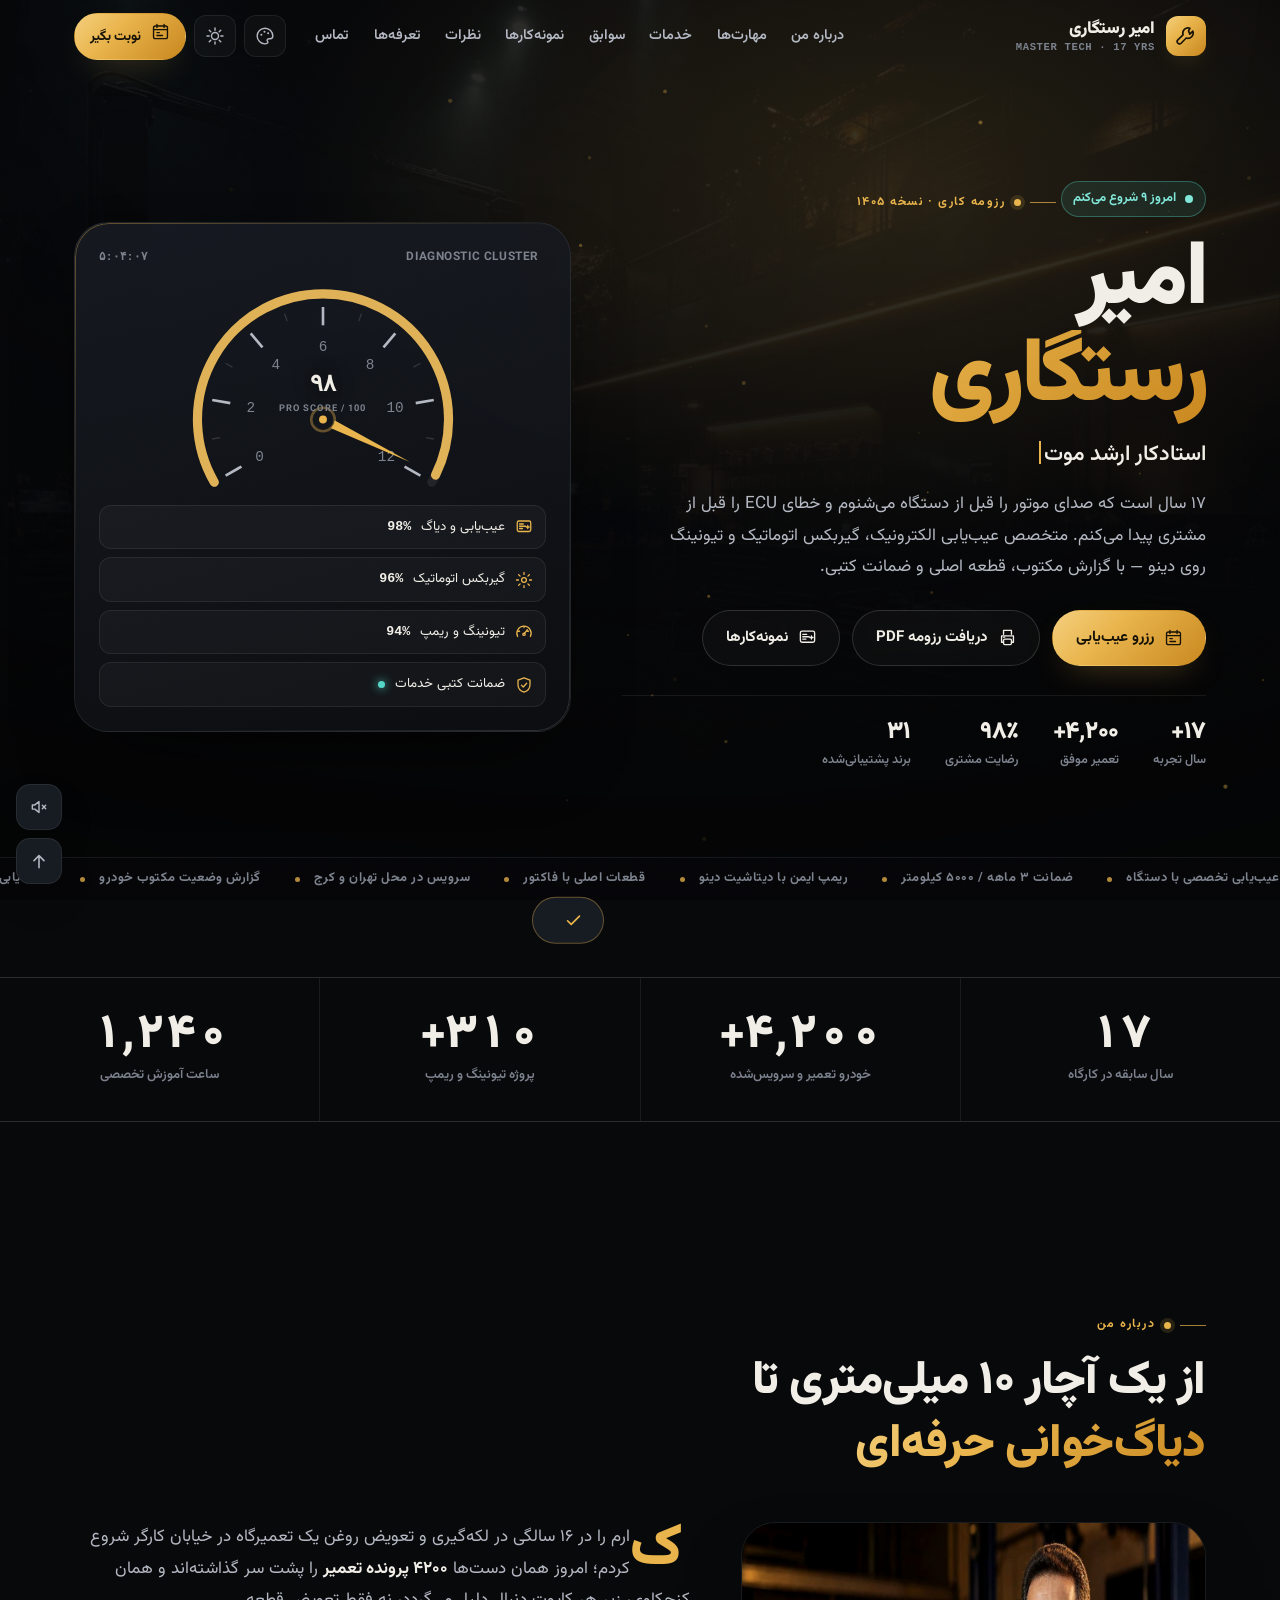
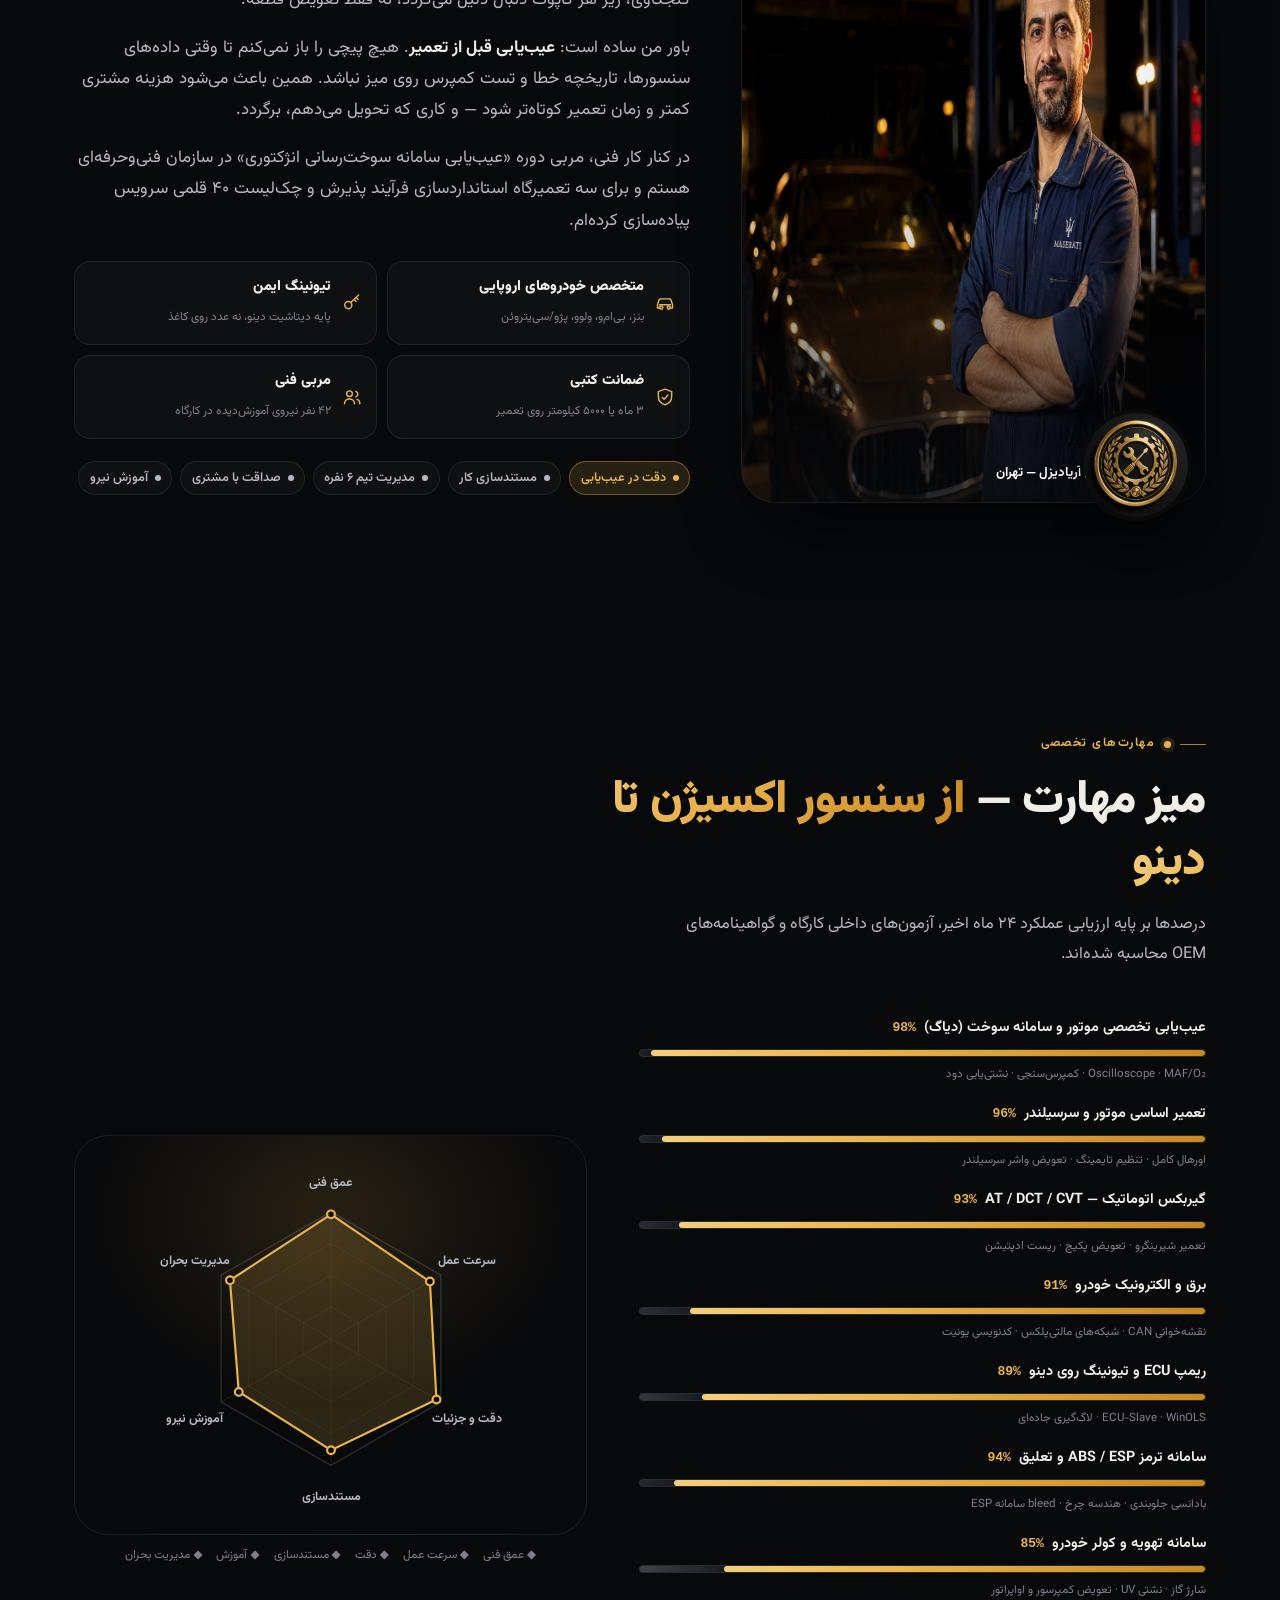
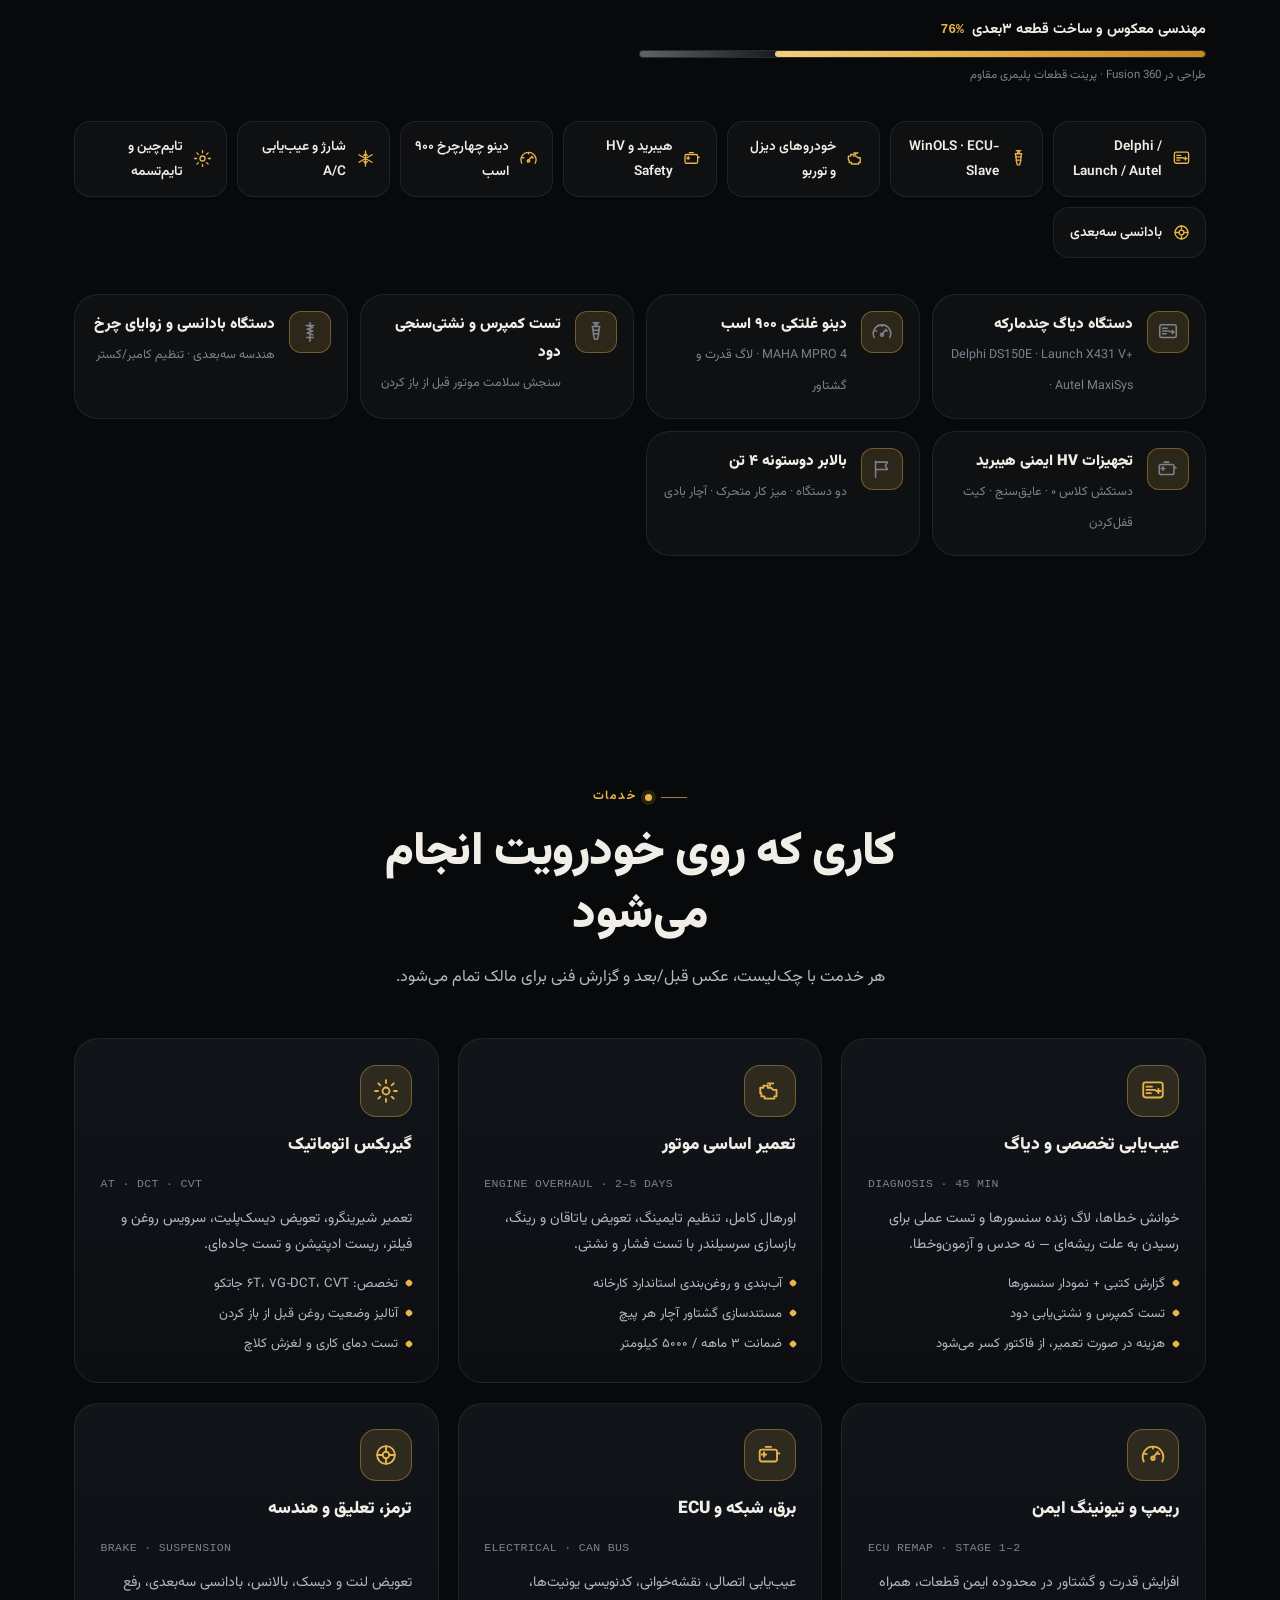
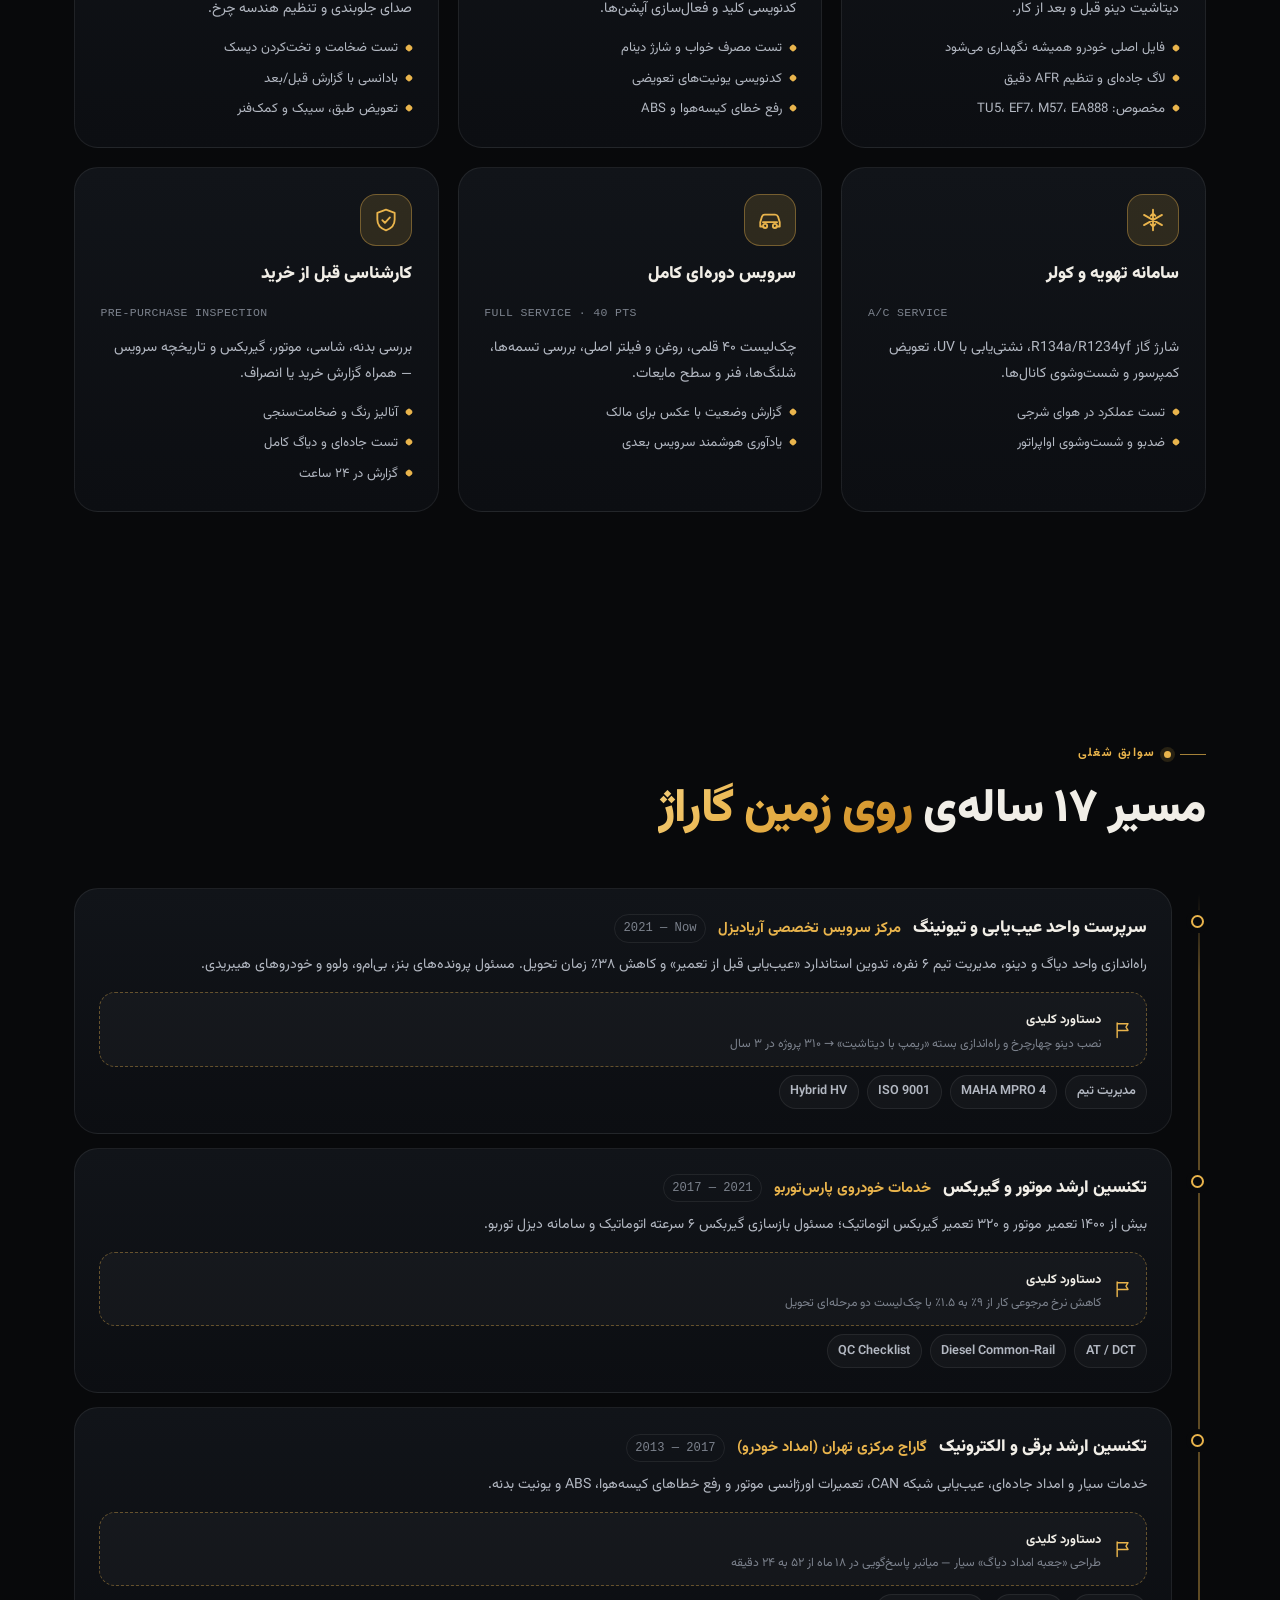
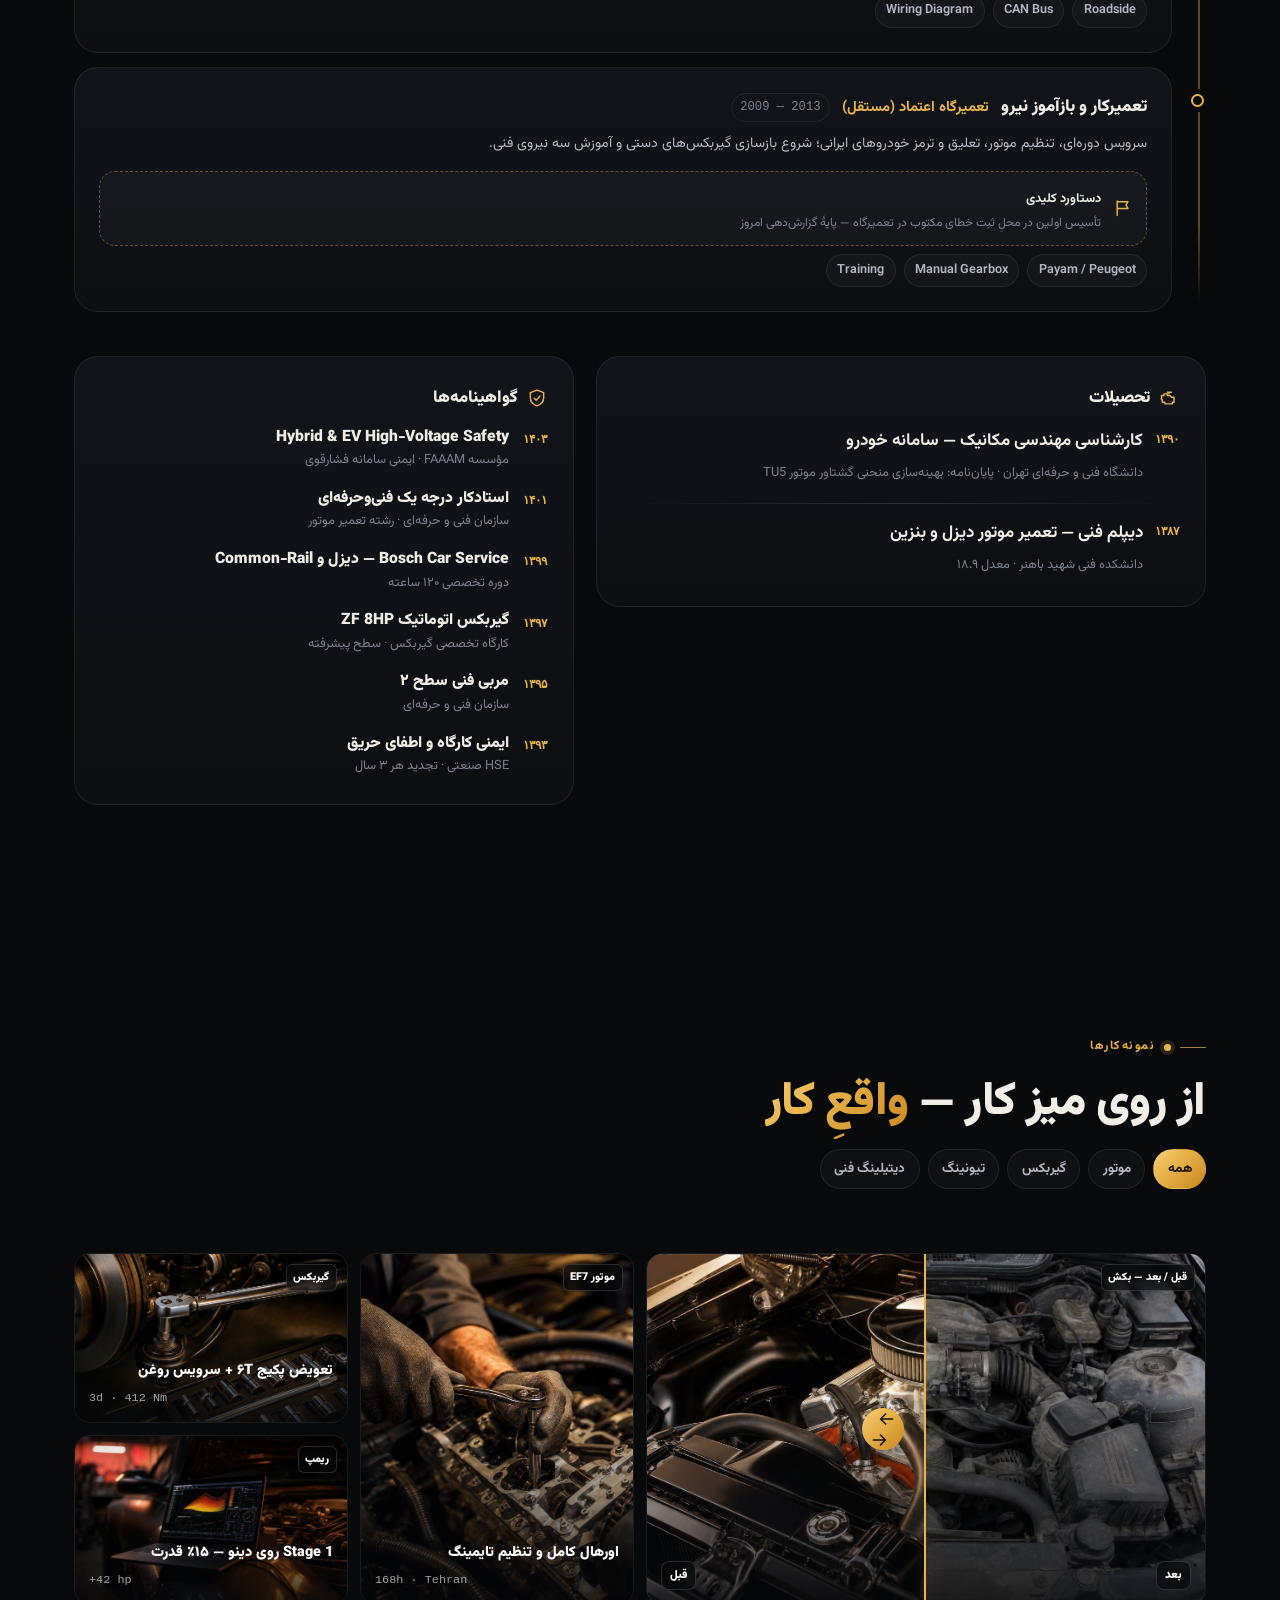
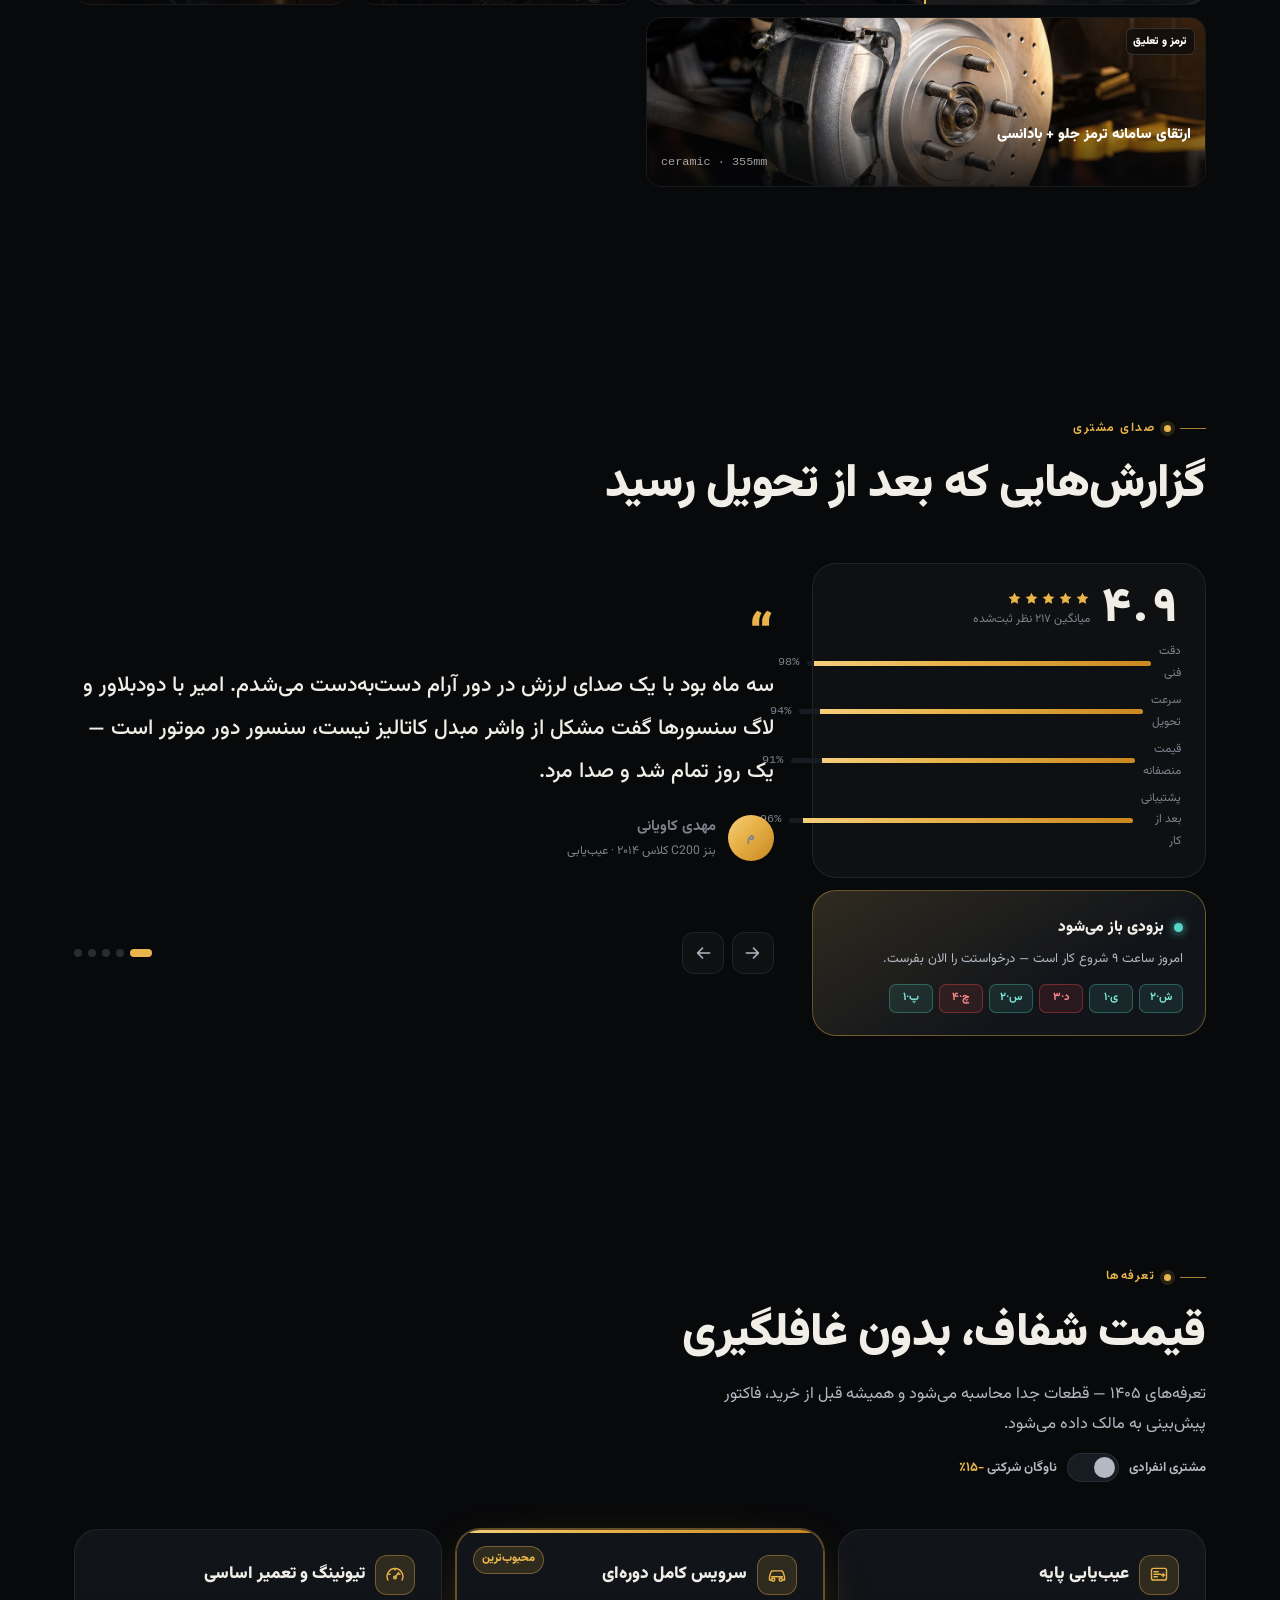
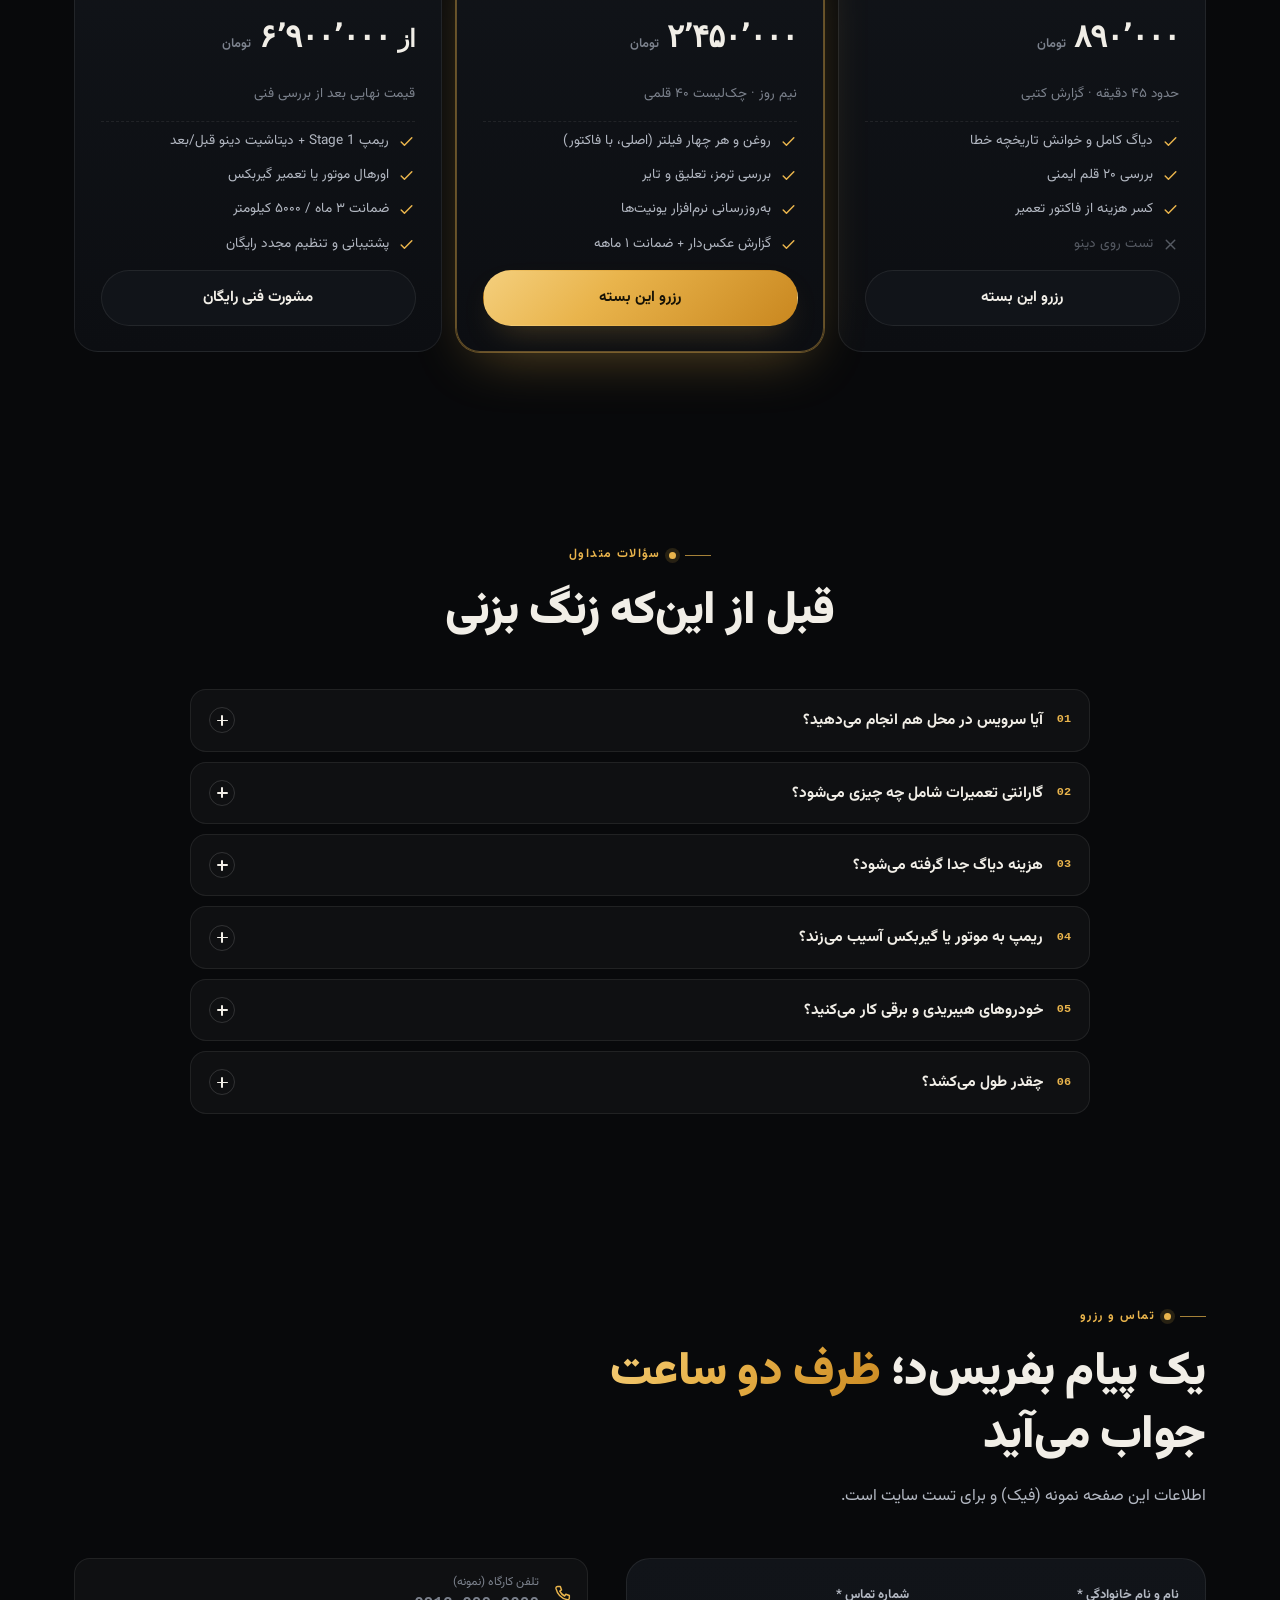
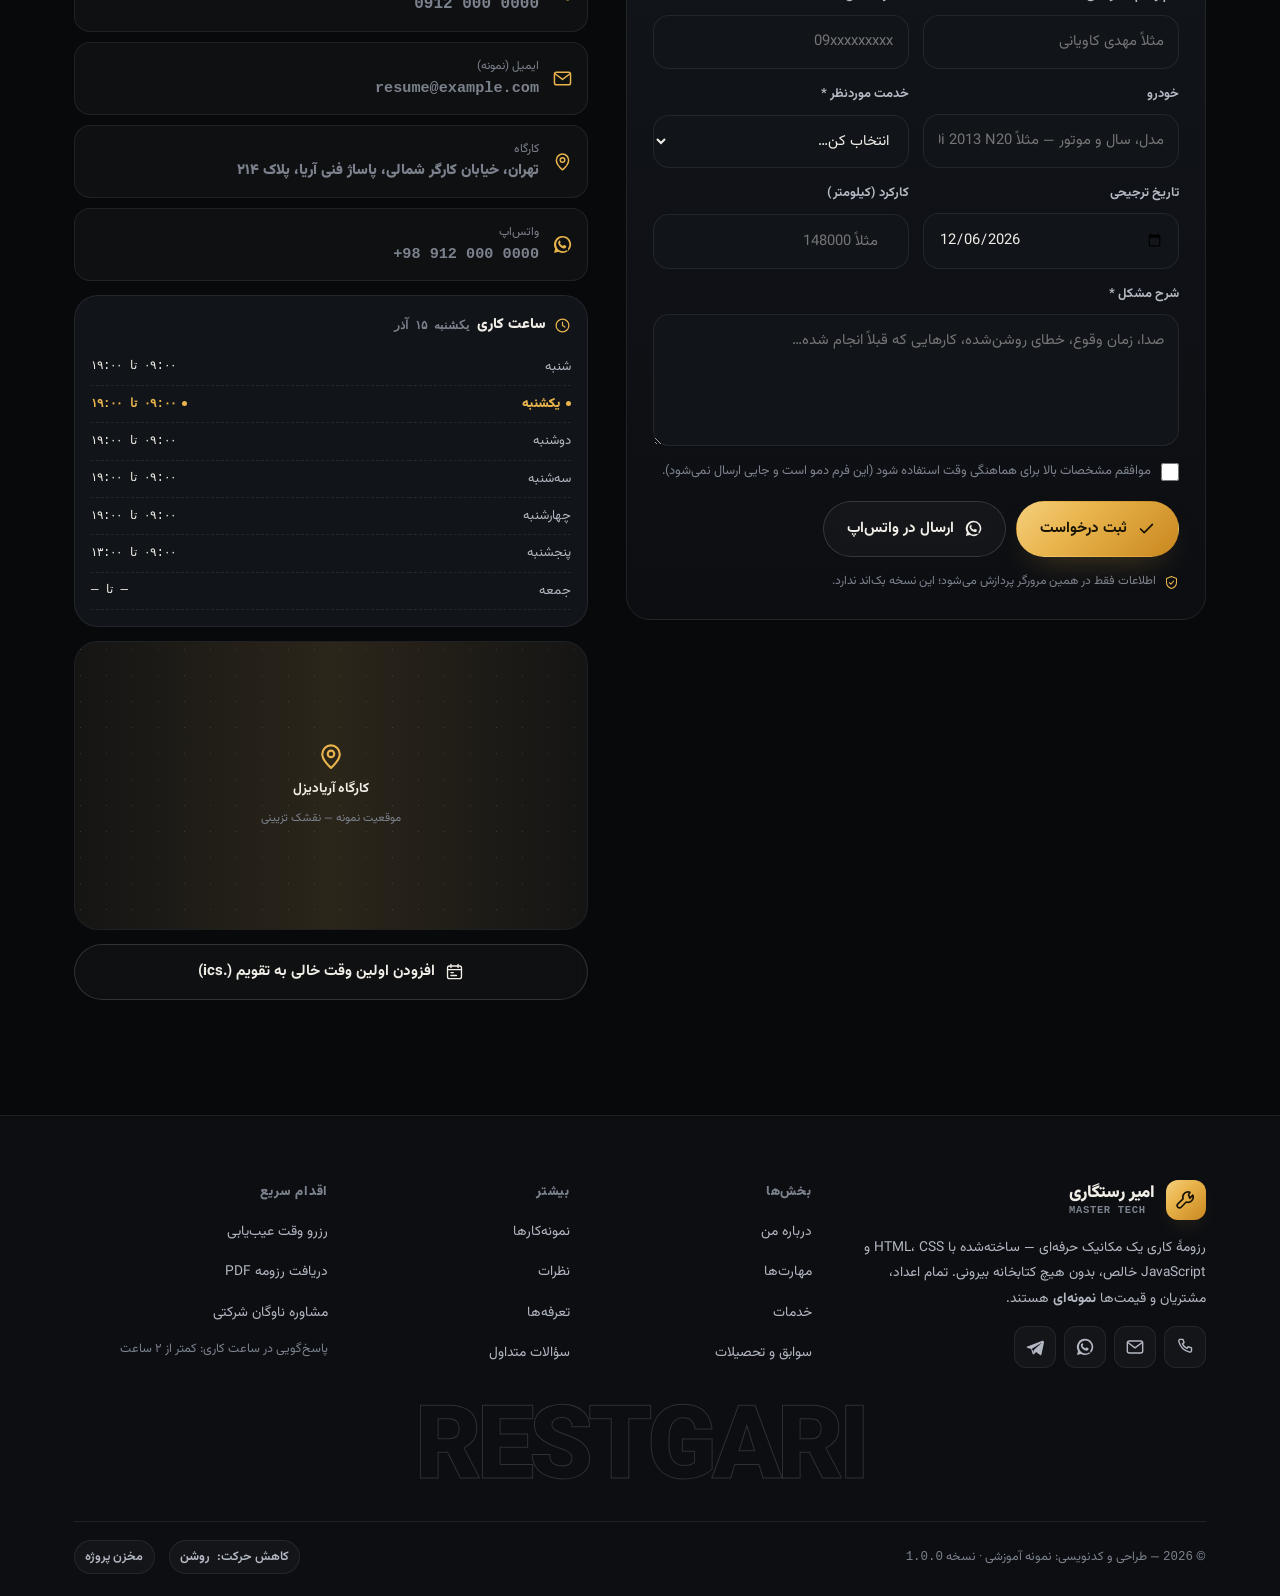
==== commit 9a78c01f: "fix(build): make image optimization non-destructive + distinct palette icon - .build/img cache: src/" ====
--- a/src/index.html
+++ b/src/index.html
@@ -94,6 +94,7 @@
   <symbol id="i-cal" viewBox="0 0 24 24" fill="none" stroke="currentColor" stroke-width="1.7" stroke-linecap="round" stroke-linejoin="round"><rect x="3.2" y="5" width="17.6" height="16" rx="2.4"/><path d="M3.2 9.6h17.6M7.5 3v4M16.5 3v4M7.5 13.4h3M7.5 17h7"/></symbol>
   <symbol id="i-flag" viewBox="0 0 24 24" fill="none" stroke="currentColor" stroke-width="1.7" stroke-linecap="round" stroke-linejoin="round"><path d="M5 21V3.5M5 4.5h13l-2.4 4 2.4 4H5"/></symbol>
   <symbol id="i-users" viewBox="0 0 24 24" fill="none" stroke="currentColor" stroke-width="1.7" stroke-linecap="round" stroke-linejoin="round"><circle cx="9" cy="8" r="3.4"/><path d="M3 20c0-3.4 2.7-5.6 6-5.6s6 2.2 6 5.6M16.5 5.2a3.4 3.4 0 0 1 0 6.6M18 14.8c2 .7 3.4 2.5 3.4 5.2"/></symbol>
+  <symbol id="i-palette" viewBox="0 0 24 24" fill="none" stroke="currentColor" stroke-width="1.7" stroke-linecap="round" stroke-linejoin="round"><path d="M12 21.4a9.4 9.4 0 1 1 9.4-9.4c0 2.2-1.6 3.3-3.2 3.3h-1.7a2 2 0 0 0-1.4 3.4c.5.5.4 1.4-.3 1.9a9 9 0 0 1-2.8.8z"/><circle cx="7.6" cy="10.4" r="1.25" fill="currentColor" stroke="none"/><circle cx="11.4" cy="6.9" r="1.25" fill="currentColor" stroke="none"/><circle cx="15.8" cy="8.6" r="1.25" fill="currentColor" stroke="none"/></symbol>
   <symbol id="i-key" viewBox="0 0 24 24" fill="none" stroke="currentColor" stroke-width="1.7" stroke-linecap="round" stroke-linejoin="round"><circle cx="7.5" cy="14.5" r="4.3"/><path d="M10.5 11.5L20 2.5M17 5.5l2.2 2.2M14.6 8l2.2 2.2"/></symbol>
 </svg>
 
@@ -115,8 +116,8 @@
       <a href="#contact">تماس</a>
     </nav>
     <div class="hdr__tools">
-      <button class="iconbtn" id="accentBtn" title="تغییر رنگ تأکید" aria-label="تغییر رنگ تأکید">
-        <svg><use href="#i-gear"/></svg>
+      <button class="iconbtn" id="accentBtn" title="تغییر رنگ تأکید (طلایی / آتشین / فیروزه‌ای)" aria-label="تغییر رنگ تأکید">
+        <svg><use href="#i-palette"/></svg>
       </button>
       <button class="iconbtn" id="themeBtn" title="حالت روشن/تاریک" aria-label="تغییر حالت روشن یا تاریک">
         <svg class="t-dark"><use href="#i-sun"/></svg><svg class="t-light" style="display:none"><use href="#i-moon"/></svg>
